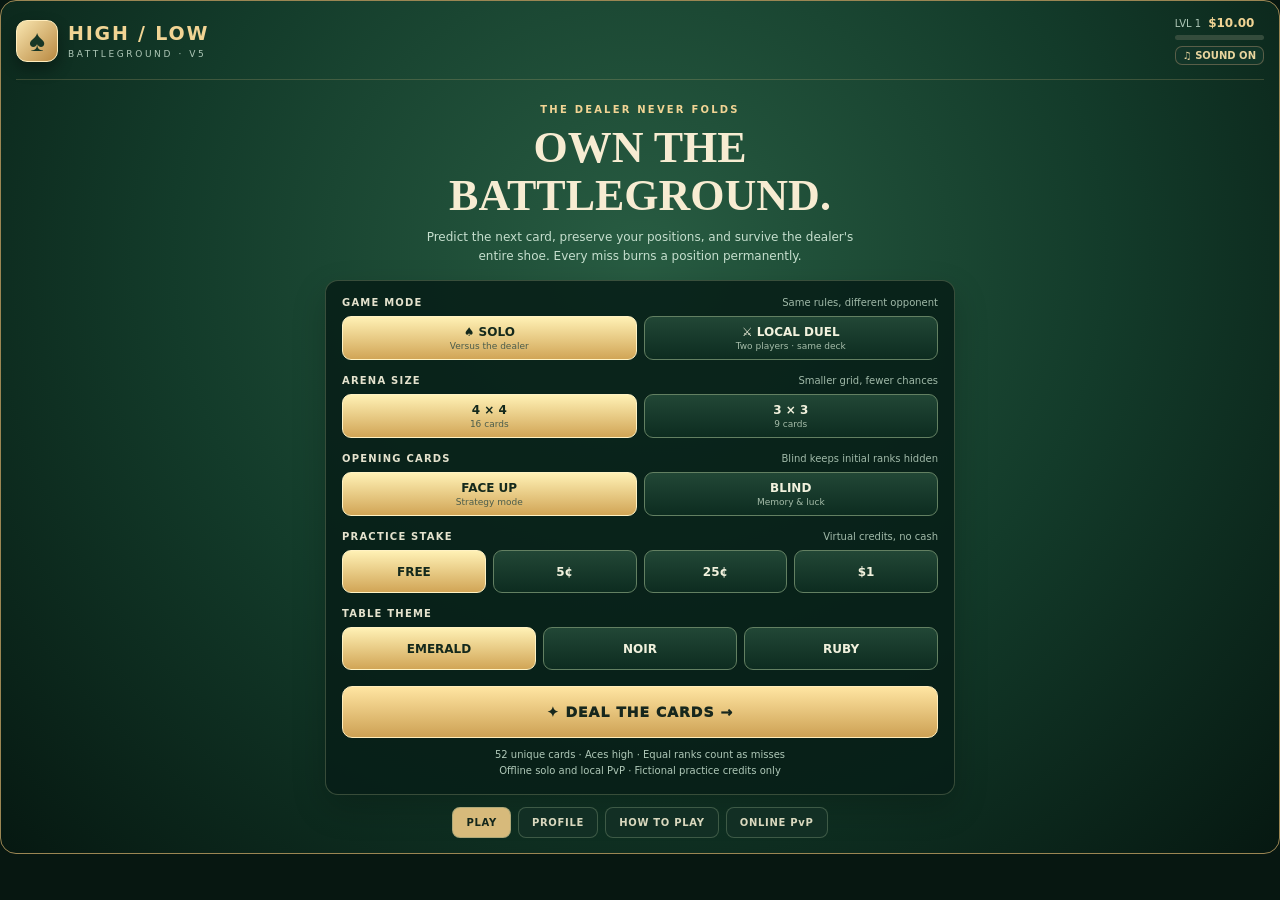
==== index.html @ cbf88a9f "V6: atomic draw-save, local PvP handoff, UI and mobile polish" ====
<!doctype html>
<html lang="en"><head><meta charset="utf-8"><meta name="viewport" content="width=device-width,initial-scale=1,viewport-fit=cover"><meta name="theme-color" content="#091a14"><title>HIGH / LOW: BATTLEGROUND V6</title></head><body style="margin:0;background:#071711">
<div id="hlv5">
<style>
#hlv5{--gold:#f1d494;--felt:#20573e;--deep:#0a241a;--panel:#091e17;--text:#f4ecd9;--sub:#afc8b8;color:var(--text);background:radial-gradient(ellipse at 50% 30%,#285c42 0%,#133b2a 52%,#061811 100%);border:1px solid #9b8653;border-radius:16px;min-height:620px;overflow:hidden;padding:15px;font:14px system-ui,-apple-system,Segoe UI,sans-serif;position:relative}
#hlv5[data-theme="noir"]{--felt:#2f393b;--deep:#171d21;--panel:#12181d;--gold:#e5ddd0;--sub:#b9bec7;background:radial-gradient(ellipse at 50% 25%,#35434a,#101c23 65%,#070d13)}
#hlv5[data-theme="ruby"]{--felt:#69333f;--deep:#361820;--panel:#281318;--gold:#f1ce9d;--sub:#d9b5ba;background:radial-gradient(ellipse at 50% 25%,#773b45,#3a1923 65%,#180b0d)}
#hlv5 *{box-sizing:border-box}#hlv5 button,#hlv5 select,#hlv5 input{font:inherit}#hlv5 button{cursor:pointer;touch-action:manipulation}#hlv5 button:focus-visible,#hlv5 input:focus-visible{outline:3px solid var(--gold);outline-offset:3px}#hlv5 button:disabled{opacity:.37;cursor:default}#hlv5 .top{display:flex;align-items:center;justify-content:space-between;gap:8px;padding-bottom:14px;border-bottom:1px solid #dcc18536}#hlv5 .brand{display:flex;align-items:center;gap:10px}#hlv5 .mark{height:42px;width:42px;display:grid;place-items:center;background:linear-gradient(135deg,#f9e6b0,#b98941);border:1px solid #ffedbd;border-radius:11px;color:#173626;font:30px Georgia,serif;box-shadow:0 7px 15px #0005}#hlv5 .brand strong{display:block;color:var(--gold);font-size:clamp(13px,3.6vw,19px);letter-spacing:1.8px;white-space:nowrap}#hlv5 .brand small{color:var(--sub);letter-spacing:2.6px;font-size:9px}#hlv5 .rank{display:flex;align-items:center;gap:7px;font-size:10px;color:var(--sub)}#hlv5 .rank b{color:var(--gold);font-size:12px}#hlv5 .topvalue{font-size:16px;font-weight:850;color:var(--gold)}#hlv5 .soundbtn{border:1px solid #897b5e99;background:#123528;color:#e8d59e;border-radius:7px;padding:3px 7px;font-size:10px;font-weight:850;margin-top:6px}#hlv5 .kick{font-size:10px;font-weight:900;letter-spacing:2.2px;color:var(--gold)}#hlv5 .hero{text-align:center;padding:24px 6px 14px}#hlv5 .hero h2{font:700 clamp(26px,5.4vw,44px)/1.08 Georgia,serif;margin:9px 0;color:#f7ecd2}#hlv5 .hero p{font-size:12px;color:#c6dfce;max-width:450px;line-height:1.6;margin:0 auto}#hlv5 .pane{max-width:630px;margin:0 auto;background:#071e17df;border:1px solid #8e9c755c;border-radius:13px;padding:16px;box-shadow:0 13px 34px #0003}#hlv5 .lab{display:flex;justify-content:space-between;gap:8px;color:#e4e2cd;letter-spacing:1.2px;font-size:10px;font-weight:900;margin:15px 0 8px}#hlv5 .lab:first-child{margin-top:0}#hlv5 .lab span{letter-spacing:0;color:#a1baa9;font-weight:500}#hlv5 .choices{display:grid;grid-template-columns:repeat(var(--n,2),minmax(0,1fr));gap:7px}#hlv5 .option{background:linear-gradient(#224736,#0d2c20);border:1px solid #638062;border-radius:9px;color:#f1f1dd;min-height:43px;padding:8px 4px;font-size:12px;font-weight:850}#hlv5 .option small{display:block;color:#a5bca9;font-size:9px;font-weight:500;margin-top:2px}#hlv5 .option.active{background:linear-gradient(#fff1b5,#d1a556);color:#14291c;border-color:#fff2c3}#hlv5 .option.active small{color:#4b5d4c}#hlv5 .cta{border-radius:10px;border:1px solid #ffedbb;background:linear-gradient(#ffe5a2,#cda154);color:#17271d;min-height:52px;font-weight:950;letter-spacing:1px;width:100%;margin-top:16px}#hlv5 .tiny{font-size:10px;color:var(--sub);text-align:center;line-height:1.55;margin:9px 0 0}#hlv5 .toolbar{display:flex;justify-content:space-between;align-items:center;gap:8px;margin:15px 0 11px;font-size:11px;font-weight:900;color:var(--gold);letter-spacing:1px}#hlv5 .small{border:1px solid #788c6d;border-radius:8px;background:#122f23;color:#e6dfc8;padding:8px 11px;font-size:11px;font-weight:750}#hlv5 .stats{display:grid;grid-template-columns:repeat(3,minmax(0,1fr));gap:7px}#hlv5 .stat{border-radius:10px;background:#071c16c9;border:1px solid #82997866;text-align:center;padding:9px 2px}#hlv5 .stat b{font-size:clamp(19px,5.1vw,27px);display:block;color:var(--gold);font-variant-numeric:tabular-nums}#hlv5 .stat span{font-size:9px;color:#b1c7b7;letter-spacing:.4px}#hlv5 .table{background:radial-gradient(ellipse,var(--felt),var(--deep));border:2px solid #b7a16a;border-radius:19px;margin:13px 0;padding:15px 11px 19px;box-shadow:inset 0 0 0 6px #0b201899,0 9px 30px #0005;position:relative}#hlv5 .tabletitle{text-align:center;color:var(--gold);font-size:10px;letter-spacing:2.5px;font-weight:900;padding:4px 0 13px}#hlv5 .board{display:grid;grid-template-columns:repeat(var(--grid),minmax(0,1fr));gap:clamp(5px,1.6vw,10px);max-width:520px;margin:auto;perspective:1250px}#hlv5 .slot{min-width:0;aspect-ratio:.72;position:relative;border:0;padding:0;background:none;perspective:1000px;transform-style:preserve-3d;transition:transform .2s}#hlv5 .slot.chosen{transform:translateY(-6px)}#hlv5 .slot.chosen .card3d{outline:3px solid #f9da81;outline-offset:2px;box-shadow:0 0 15px #e5d18b9e}#hlv5 .slot.deal{animation:hlv5-deal .51s backwards;animation-delay:calc(var(--i)*.045s)}@keyframes hlv5-deal{0%{opacity:0;transform:translate(-100px,-60px) rotate(-22deg) scale(.5)}100%{opacity:1;transform:none}}#hlv5 .card3d{position:absolute;inset:0;transform-style:preserve-3d;transition:transform .68s cubic-bezier(.2,.74,.16,1);border-radius:7px;box-shadow:0 7px 10px #0009;transform:rotateY(0)}#hlv5 .card3d.is-back{transform:rotateY(180deg)}#hlv5 .slot.turn .card3d{transform:rotateY(90deg) scale(1.07)!important}#hlv5 .front,#hlv5 .back{position:absolute;inset:0;backface-visibility:hidden;-webkit-backface-visibility:hidden;border:3px solid #fff1d7;border-radius:7px;overflow:hidden}#hlv5 .front{background:linear-gradient(145deg,#fffdfa,#e9e3d8);color:#1c2b25}#hlv5 .front.red{color:#b32c3a}#hlv5 .back{transform:rotateY(180deg);background:repeating-linear-gradient(45deg,#193847 0 7px,#2a6670 7px 14px);border-color:#e6d6b6;box-shadow:inset 0 0 0 5px #bad2bf}#hlv5 .emblem{position:absolute;inset:20%;border:2px solid #ead6a0;border-radius:7px;display:grid;place-items:center;color:#e5d5a8;font:clamp(19px,5vw,44px) Georgia,serif}#hlv5 .corner{position:absolute;left:6%;top:5%;font:bold clamp(13px,3.6vw,24px)/.95 Georgia,serif;text-align:center}#hlv5 .corner i{display:block;font-style:normal;font-size:.8em}#hlv5 .corner.btm{top:auto;left:auto;right:6%;bottom:5%;transform:rotate(180deg)}#hlv5 .pip{position:absolute;inset:0;display:grid;place-items:center;font:clamp(26px,7vw,62px) Georgia,serif}#hlv5 .dead .card3d{transform:rotateY(0);filter:brightness(.7) saturate(.4)}#hlv5 .deadface{position:absolute;inset:0;display:grid;place-items:center;font-size:clamp(24px,6vw,48px);color:#d98f72;background:repeating-linear-gradient(140deg,#201f1b 0 8px,#363129 8px 16px);border:2px solid #796a51;border-radius:7px}#hlv5 .message{text-align:center;min-height:42px;margin-top:9px;font-size:12px;line-height:1.55;color:#d0e9d6}#hlv5 .message strong{color:var(--gold)}#hlv5 .odds{margin:8px auto 10px;padding:11px;max-width:520px;border:1px solid #c8ad6c5e;border-radius:11px;background:#091e17b7;color:#d2e6d4;font-size:11px}#hlv5 .oddshead{display:flex;justify-content:space-between;gap:8px;color:var(--gold);font-weight:900;letter-spacing:.6px;margin-bottom:9px}#hlv5 .oddsbars{display:flex;gap:7px}#hlv5 .oddbox{flex:1;min-width:0}#hlv5 .oddbar{height:7px;background:#31463a;border-radius:99px;overflow:hidden;margin-top:6px}#hlv5 .oddbar em{display:block;height:100%;background:#e6b66d;border-radius:99px}#hlv5 .oddbox:nth-child(2) .oddbar em{background:#78d8a1}#hlv5 .oddbox:nth-child(3) .oddbar em{background:#ad9198}#hlv5 .actions{display:grid;grid-template-columns:1fr 1fr;gap:9px}#hlv5 .guess{min-height:57px;border:1px solid #acb09a;border-radius:10px;font-weight:1000;letter-spacing:.8px;color:white;font-size:17px}#hlv5 .guess.low{background:linear-gradient(#ad4e4d,#6e292e)}#hlv5 .guess.high{background:linear-gradient(#49a674,#216346)}#hlv5 .result{max-width:630px;margin:18px auto;border:1px solid #96896198;background:#061c15de;border-radius:12px;padding:20px;text-align:center}#hlv5 .result h2{font:28px Georgia,serif;color:var(--gold)}#hlv5 .result p{font-size:13px;color:#cadbc9;line-height:1.6}#hlv5 .replay{margin-top:14px;border:1px solid #74887266;background:#071e17;border-radius:9px;padding:12px}#hlv5 .replaygrid{display:grid;grid-template-columns:repeat(var(--grid),minmax(0,1fr));gap:5px;max-width:300px;margin:10px auto}#hlv5 .minicard{aspect-ratio:.72;border:1px solid #d6ba91;background:#f5eadb;border-radius:4px;color:#13342a;display:grid;place-items:center;font:700 clamp(11px,3vw,17px) Georgia,serif}#hlv5 .minicard.red{color:#a6313d}#hlv5 .minicard.muted{background:#253b35;color:#b5b7ac}#hlv5 .minicard.burned{background:#392c28;color:#f5b19a}#hlv5 input[type=range]{accent-color:#e5c17d;width:100%}#hlv5 .rowbuttons{display:grid;grid-template-columns:1fr 1fr;gap:8px}#hlv5 .rowbuttons button{padding:10px;border:1px solid #bca06c;border-radius:8px;background:#1b3d2b;color:#f0ddb5;font-weight:750}#hlv5 .scoretable{display:grid;grid-template-columns:1fr 1fr;gap:10px}#hlv5 .notice{border:1px dashed #a9a3706d;border-radius:10px;padding:12px;margin:12px 0;font-size:12px;color:#d5e1d0;line-height:1.6}#hlv5 .network{max-width:640px;margin:22px auto}#hlv5 .navbar{display:flex;gap:7px;justify-content:center;margin-top:12px;flex-wrap:wrap}#hlv5 .navbar button{font-size:10px;font-weight:850;letter-spacing:.7px;border-radius:8px;background:#122f24;color:#d9d8be;border:1px solid #7890736f;padding:9px 13px}#hlv5 .navbar button.selected{background:#d7ba7b;color:#13261b}#hlv5 .xpbar{height:5px;background:#344c3c;border-radius:20px;overflow:hidden;margin-top:5px}#hlv5 .xpbar span{display:block;height:100%;background:#efd391}#hlv5 .statslist{display:grid;grid-template-columns:1fr 1fr;gap:9px}#hlv5 .statslist div{border:1px solid #81916e4a;border-radius:8px;padding:13px;background:#0c2a1e}#hlv5 .statslist b{display:block;font-size:23px;color:var(--gold)}#hlv5 .statslist small{color:var(--sub)}#hlv5 .history{max-height:135px;overflow:auto;text-align:left;line-height:1.9;font-size:11px;color:#c8dbca;margin-top:15px}#hlv5 .history div{border-top:1px solid #ffffff13;padding-top:3px}#hlv5 .statuslive{color:#88e5a9}#hlv5 .statusburn{color:#f2a08b}@media(max-width:460px){#hlv5{padding:10px;border-radius:12px}#hlv5 .board{gap:5px}#hlv5 .front,#hlv5 .back{border-width:2px}#hlv5 .pane{padding:12px}#hlv5 .card3d{border-radius:5px}#hlv5 .table{padding:13px 8px}#hlv5 .brand small{font-size:8px;letter-spacing:1.5px}#hlv5 .rank{font-size:9px}}@media(prefers-reduced-motion:reduce){#hlv5 *,#hlv5 *:before,#hlv5 *:after{animation-duration:.001s!important;transition-duration:.001s!important}}

#hlv5 .table:before{content:"";position:absolute;inset:8px;pointer-events:none;border:1px solid #f4cd8a20;border-radius:12px}
#hlv5 .slot.chosen .card3d{filter:drop-shadow(0 2px 8px #ffd37a77)}
#hlv5 .slot.turn{filter:brightness(1.12) drop-shadow(0 0 6px #f6d189)}
#hlv5 .guess:active,#hlv5 .cta:active{transform:translateY(1px);filter:brightness(1.08)}
@media(max-width:600px){#hlv5 .actions{position:sticky;bottom:env(safe-area-inset-bottom,0px);z-index:15;background:linear-gradient(180deg,#082017dd,#061b16f4);padding:8px 4px;border:1px solid #ab95645c;border-radius:12px;backdrop-filter:blur(12px)}#hlv5 .guess{min-height:60px}#hlv5{padding-bottom:calc(16px + env(safe-area-inset-bottom,0px))}}
</style>
<header class="top"><div class="brand"><div class="mark">♠</div><div><strong>HIGH / LOW</strong><small>BATTLEGROUND · V5</small></div></div><div style="text-align:right"><div class="rank"><span id="h5-level">LVL 1</span><b id="h5-wallet">$10.00</b></div><div class="xpbar"><span id="h5-progress" style="width:0%"></span></div><button class="soundbtn" id="h5-sound" aria-pressed="true">♫ SOUND ON</button></div></header>
<div id="h5-content"></div>
<nav class="navbar" aria-label="Game sections"><button data-nav="setup">PLAY</button><button data-nav="stats">PROFILE</button><button data-nav="guide">HOW TO PLAY</button><button data-nav="network">ONLINE PvP</button></nav>
</div>
<script>
(function(){
/* BATTLEGROUND_V6_RULES_START */
const Rules=(()=>{
const rank=c=>c%13+2,card=c=>Number.isInteger(c)&&c>=0&&c<52;
function compare(a,b,d){if(!card(a)||!card(b)||!['HIGHER','LOWER'].includes(d))throw Error('Invalid card move');return d==='HIGHER'?rank(b)>rank(a):rank(b)<rank(a)}
function uniform(n,entropy){if(!Number.isSafeInteger(n)||n<=0||n>52)throw Error('Invalid range');const next=entropy||(()=>{if(!globalThis.crypto?.getRandomValues)throw Error('Secure randomness unavailable');const a=new Uint32Array(1);crypto.getRandomValues(a);return a[0]});const lim=4294967296-(4294967296%n);let v;do{v=next();if(!Number.isInteger(v)||v<0||v>4294967295)throw Error('Invalid entropy')}while(v>=lim);return v%n}
function shuffle(entropy){const d=Array.from({length:52},(_,i)=>i);for(let i=51;i>0;i--){const j=uniform(i+1,entropy);[d[i],d[j]]=[d[j],d[i]]}return d}
function odds(known,reference){if(!card(reference))return null;const seen=new Set(known);if([...seen].some(x=>!card(x)))return null;const available=Array.from({length:52},(_,i)=>i).filter(x=>!seen.has(x));const o={higher:0,lower:0,tie:0,total:available.length};for(const x of available){if(rank(x)>rank(reference))o.higher++;else if(rank(x)<rank(reference))o.lower++;else o.tie++}return o}
function validSaved(a){try{
if(!a||![3,4].includes(a.grid)||typeof a.blind!=='boolean'||![0,5,25,100].includes(a.stake))return false;
const n=a.grid*a.grid,limit=52-n;
if(!Array.isArray(a.cells)||a.cells.length!==n||!Array.isArray(a.shoe)||!Array.isArray(a.moves)||!Array.isArray(a.steps)||!Array.isArray(a.known)||a.moves.length>=limit||a.moves.length+a.shoe.length!==limit||a.steps.length!==a.moves.length+1)return false;
if(!Number.isInteger(a.hits)||!Number.isInteger(a.burns)||a.hits+a.burns!==a.moves.length)return false;
const valid=c=>c&&card(c.card)&&typeof c.alive==='boolean'&&typeof c.visible==='boolean',equal=(x,y)=>x.every((c,i)=>c.card===y[i].card&&c.alive===y[i].alive&&c.visible===y[i].visible);
if(!a.cells.every(valid)||!a.shoe.every(card)||!a.known.every(card)||a.steps.some(t=>!Array.isArray(t)||t.length!==n||!t.every(valid)))return false;
const start=a.steps[0];if(start.some(c=>!c.alive||c.visible===a.blind))return false;
const deck=[...start.map(c=>c.card),...a.moves.map(m=>m.draw),...a.shoe];
if(deck.length!==52||!deck.every(card)||new Set(deck).size!==52)return false;
const state=start.map(c=>({...c})),known=new Set(a.blind?[]:start.map(c=>c.card));let good=0,bad=0;
for(let i=0;i<a.moves.length;i++){if(state.every(c=>!c.alive))return false;const m=a.moves[i];if(!m||!Number.isInteger(m.idx)||m.idx<0||m.idx>=n||!card(m.draw)||!card(m.ref)||!['HIGHER','LOWER'].includes(m.guess)||typeof m.ok!=='boolean'||typeof m.tie!=='boolean'||typeof m.wasVisible!=='boolean')return false;
const c=state[m.idx];if(!c.alive||c.card!==m.ref||c.visible!==m.wasVisible||m.tie!==(rank(m.ref)===rank(m.draw))||m.ok!==compare(m.ref,m.draw,m.guess))return false;
if(m.ok){c.card=m.draw;c.visible=true;good++}else{c.alive=false;bad++}known.add(m.ref);known.add(m.draw);if(!equal(state,a.steps[i+1]))return false}
return equal(state,a.cells)&&good===a.hits&&bad===a.burns&&known.size===new Set(a.known).size&&[...known].every(c=>a.known.includes(c))&&!state.every(c=>!c.alive);
}catch(e){return false}}
return Object.freeze({rank,compare,uniform,shuffle,odds,validSaved});
})();
/* BATTLEGROUND_V6_RULES_END */

const root=document.getElementById('hlv5');if(!root||root.dataset.active)return;root.dataset.active='1';const el=root.querySelector('#h5-content'),suits=['♠','♥','♦','♣'];
const cfg={mode:'solo',grid:4,blind:false,stake:0,theme:'emerald',odds:true};
let wallet=1000,saved=null,audioEnabled=true,profile={xp:0,games:0,best:0,clears:0,hits:0,draws:0,duelWins:0,duelLosses:0,streak:0};
try{const a=JSON.parse(localStorage.getItem('hlb_v5')||'null');if(a&&a.version===5){if(Number.isInteger(a.wallet)&&a.wallet>=0&&a.wallet<=1e7)wallet=a.wallet;if(a.profile&&typeof a.profile==='object')for(const k of Object.keys(profile)){if(Number.isInteger(a.profile[k])&&a.profile[k]>=0&&a.profile[k]<=1e7)profile[k]=a.profile[k]}if(a.cfg&&typeof a.cfg==='object'){if([3,4].includes(a.cfg.grid))cfg.grid=a.cfg.grid;if(['emerald','noir','ruby'].includes(a.cfg.theme))cfg.theme=a.cfg.theme;cfg.odds=a.cfg.odds!==false;}if(a.session)saved=a.session;if(typeof a.audio==='boolean')audioEnabled=a.audio;}}catch(e){}
let page='setup',game=null,selection=-1,locked=false,epoch=0,shared=null,player1=null,round=1,deal=false,replayStep=0,latest=null,showHandOff=false;
function persist(){try{localStorage.setItem('hlb_v5',JSON.stringify({version:5,wallet,profile,session:saved,audio:audioEnabled,cfg:{grid:cfg.grid,theme:cfg.theme,odds:cfg.odds}}))}catch(e){}}
function validSaved(a){return Rules.validSaved(a)}
function saveSession(){if(cfg.mode==='solo'&&page==='play'&&game){saved={grid:cfg.grid,blind:cfg.blind,stake:cfg.stake,cells:game.cells.map(c=>({...c})),shoe:game.shoe.slice(),known:[...game.known],moves:game.moves.map(m=>({...m})),steps:game.steps.map(step=>step.map(c=>({...c}))),hits:game.hits,burns:game.burns,message:game.message};persist()}}
function resume(){if(!validSaved(saved)){saved=null;persist();paint();return}cfg.mode='solo';cfg.grid=saved.grid;cfg.blind=saved.blind;cfg.stake=saved.stake;game={cells:saved.cells,shoe:saved.shoe,known:new Set(saved.known),moves:saved.moves,steps:saved.steps,hits:saved.hits,burns:saved.burns,message:'Solo game resumed. Select a live card to continue.'};page='play';selection=-1;locked=false;deal=false;paint()}
function rank(c){return Rules.rank(c)}function short(c){return (['2','3','4','5','6','7','8','9','10','J','Q','K','A'][c%13])+suits[Math.floor(c/13)]}function isRed(c){return Math.floor(c/13)===1||Math.floor(c/13)===2}
function shuffled(){return Rules.shuffle()}
function newGame(deck){const n=cfg.grid*cfg.grid;return {cells:deck.slice(0,n).map(card=>({card,alive:true,visible:!cfg.blind})),shoe:deck.slice(n),known:new Set(cfg.blind?[]:deck.slice(0,n)),moves:[],steps:[],hits:0,burns:0,message:'Pick a live card, then predict HIGHER or LOWER.'}}
function snapshot(){return game.cells.map(c=>({...c}))}function alive(){return game.cells.filter(c=>c.alive).length}function numPlayed(){return game.moves.length}
function multiplier(){if(!game||!numPlayed())return 0;const p=numPlayed()/(52-cfg.grid*cfg.grid);let m;if(p===1)m=cfg.grid===4?(cfg.blind?1.25+.025*alive():.95+.012*alive()):(cfg.blind?10.5+.20*alive():3.4+.10*alive());else m=Math.min(.75,p*p*(cfg.grid===3?1.25:.65)*(cfg.blind?1.2:1));return +m.toFixed(2)}
function level(){return Math.floor(Math.sqrt(profile.xp/100))+1}function xpProgress(){let lv=level();return Math.min(100,100*(profile.xp-100*(lv-1)**2)/(100*(lv**2-(lv-1)**2)))}
function choice(key,val,label,detail){return `<button type="button" class="option ${String(cfg[key])===String(val)?'active':''}" data-setting="${key}" data-value="${val}">${label}${detail?`<small>${detail}</small>`:''}</button>`}
function setupHTML(){return `<div class="hero"><div class="kick">THE DEALER NEVER FOLDS</div><h2>OWN THE<br>BATTLEGROUND.</h2><p>Predict the next card, preserve your positions, and survive the dealer's entire shoe. Every miss burns a position permanently.</p></div><section class="pane"><div class="lab">GAME MODE <span>Same rules, different opponent</span></div><div class="choices">${choice('mode','solo','♠ SOLO','Versus the dealer')}${choice('mode','local','⚔ LOCAL DUEL','Two players · same deck')}</div><div class="lab">ARENA SIZE <span>Smaller grid, fewer chances</span></div><div class="choices">${choice('grid',4,'4 × 4','16 cards')}${choice('grid',3,'3 × 3','9 cards')}</div><div class="lab">OPENING CARDS <span>Blind keeps initial ranks hidden</span></div><div class="choices">${choice('blind',false,'FACE UP','Strategy mode')}${choice('blind',true,'BLIND','Memory & luck')}</div>${cfg.mode==='solo'?`<div class="lab">PRACTICE STAKE <span>Virtual credits, no cash</span></div><div class="choices" style="--n:4">${choice('stake',0,'FREE')}${choice('stake',5,'5¢')}${choice('stake',25,'25¢')}${choice('stake',100,'$1')}</div>`:''}<div class="lab">TABLE THEME</div><div class="choices" style="--n:3">${choice('theme','emerald','EMERALD')}${choice('theme','noir','NOIR')}${choice('theme','ruby','RUBY')}</div>${validSaved(saved)?'<button class="small" style="width:100%;margin-top:14px" id="h5-resume">↻ RESUME SAVED SOLO GAME</button>':''}<button class="cta" id="h5-start" ${wallet<cfg.stake&&cfg.mode==='solo'?'disabled':''}>✦ DEAL THE CARDS →</button><p class="tiny">52 unique cards · Aces high · Equal ranks count as misses<br>Offline solo and local PvP · Fictional practice credits only${wallet<cfg.stake?'<br><button class="small" id="h5-refill">Restore practice balance</button>':''}</p></section>`}
function cardHTML(c,override){if(!c.alive)return `<div class="card3d"><div class="deadface">✕</div></div>`;const red=isRed(c.card);const parts=short(c.card);return `<div class="card3d ${!c.visible?'is-back':''}"><div class="front ${red?'red':''}"><div class="corner">${parts.slice(0,-1)}<i>${parts.slice(-1)}</i></div><div class="pip">${parts.slice(-1)}</div><div class="corner btm">${parts.slice(0,-1)}<i>${parts.slice(-1)}</i></div></div><div class="back"><div class="emblem">♠</div></div></div>`}
function oddsData(cell){if(!cell||!cell.alive||!cell.visible)return null;const d=Rules.odds(game.known,cell.card);return d?{h:d.higher,l:d.lower,t:d.tie,total:d.total}:null}
function oddsHTML(){if(!cfg.odds)return `<button class="small" id="h5-odds">◇ Enable strategy odds</button>`;if(selection<0)return '<div class="odds"><div class="oddshead">◇ STRATEGY ASSIST <span>SELECT A FACE-UP CARD</span></div><div style="color:#b9d2c1">Odds are based only on cards revealed so far. Hidden starting cards are never exposed.</div></div>';const d=oddsData(game.cells[selection]);if(!d)return '<div class="odds"><div class="oddshead">◇ STRATEGY ASSIST <span>HIDDEN CARD</span></div>No rank information is available yet. Guess blind to reveal it.</div>';const pc=n=>d.total?Math.round(n*100/d.total):0;return `<div class="odds"><div class="oddshead">◇ STRATEGY ASSIST <span>${d.total} UNSEEN</span></div><div class="oddsbars"><div class="oddbox">↓ LOWER <b>${pc(d.l)}%</b><div class="oddbar"><em style="width:${pc(d.l)}%"></em></div></div><div class="oddbox">↑ HIGHER <b>${pc(d.h)}%</b><div class="oddbar"><em style="width:${pc(d.h)}%"></em></div></div><div class="oddbox">= TIE <b>${pc(d.t)}%</b><div class="oddbar"><em style="width:${pc(d.t)}%"></em></div></div></div></div>`}
function playHTML(){return `<div class="toolbar"><span>♠ ${cfg.mode==='solo'?'DEALER CHALLENGE':'PLAYER '+(player1===null?1:2)} · ROUND ${round}</span><button class="small" id="h5-exit">EXIT</button></div><div class="stats"><div class="stat"><b>${game.shoe.length}</b><span>DEALER LEFT</span></div><div class="stat"><b>${numPlayed()}</b><span>CARDS PLAYED</span></div><div class="stat"><b>${alive()}</b><span>LIVE POSITIONS</span></div></div><section class="table"><div class="tabletitle">♠ THE BATTLEGROUND ♠</div><div class="board" style="--grid:${cfg.grid}">${game.cells.map((c,i)=>`<button type="button" class="slot ${!c.alive?'dead':''} ${selection===i?'chosen':''} ${deal?'deal':''}" style="--i:${i}" data-pos="${i}" ${!c.alive||locked?'disabled':''} aria-label="Position ${i+1}, ${!c.alive?'burned':c.visible?short(c.card):'hidden card'}" aria-pressed="${selection===i}">${cardHTML(c)}</button>`).join('')}</div><div class="message" aria-live="polite">${game.message}</div></section>${oddsHTML()}<div class="actions"><button class="guess low" data-guess="LOWER" ${selection<0||locked?'disabled':''}>↓ LOWER</button><button class="guess high" data-guess="HIGHER" ${selection<0||locked?'disabled':''}>↑ HIGHER</button></div><div class="tiny">${selection<0?'TAP A LIVE CARD TO START':'POSITION '+(selection+1)+' SELECTED'} · Correct replaces, wrong/tie burns</div><div class="toolbar" style="margin-top:12px"><span>DEALER'S LAST DRAW</span><span>${game.moves.length?short(game.moves[game.moves.length-1].draw):'—'}</span></div>`}
function statsHTML(){return `<div class="hero"><div class="kick">PLAYER PROFILE · LVL ${level()}</div><h2>THE ARCHIVE.</h2><p>Offline progression and performance statistics, saved on this device.</p></div><section class="pane"><div class="statslist"><div><b>${profile.games}</b><small>Solo games</small></div><div><b>${profile.best}</b><small>Best cards played</small></div><div><b>${profile.clears}</b><small>Perfect clears</small></div><div><b>${profile.draws?Math.round(profile.hits*100/profile.draws):0}%</b><small>Prediction accuracy</small></div><div><b>${profile.duelWins}</b><small>Player 1 duel wins</small></div><div><b>${profile.streak}</b><small>Solo clear streak</small></div></div><div class="lab">EXPERIENCE <span>${profile.xp} XP · Level ${level()}</span></div><div class="xpbar" style="height:10px"><span style="width:${xpProgress()}%"></span></div><div class="notice">Earn XP for completed solo rounds. Perfect clears and preserved positions grant bonuses. Progression has no effect on the cards or probability.</div><button class="cta" data-nav="setup">BACK TO GAME</button></section>`}
function guideHTML(){return `<div class="hero"><div class="kick">THE DEALER'S HANDBOOK</div><h2>KNOW THE RULES.</h2></div><section class="pane" style="line-height:1.75"><p><b style="color:var(--gold)">1. Choose a position.</b> Play on a 3×3 or 4×4 battleground.</p><p><b style="color:var(--gold)">2. Predict.</b> Guess whether the next dealer draw ranks above or below the selected card. Aces are high.</p><p><b style="color:var(--gold)">3. Survive.</b> Correct guesses replace that card. Incorrect guesses and ties burn the position permanently.</p><p><b style="color:var(--gold)">4. Win.</b> A round ends when every position burns or you empty the dealer's shoe. Score equals the number of dealer cards played.</p><p><b style="color:var(--gold)">5. Compete.</b> Local duel gives both players the exact same initial cards and draw order; the higher score wins. A tie triggers sudden death.</p><div class="notice">Odds are calculated from cards actually revealed. Each card begins in only one place in the 52-card deck.</div><button class="cta" data-nav="setup">READY TO PLAY →</button></section>`}
function networkHTML(){return `<div class="hero"><div class="kick">COMPETITIVE MULTIPLAYER</div><h2>ONLINE ARENA.</h2></div><section class="pane network"><div class="notice"><b>Not connected in this chat.</b> Online matches require a live authoritative game service. This in-chat edition never simulates a network opponent or invents match results.</div><p style="line-height:1.6;color:#c8ddcb;font-size:12px">The production architecture uses authenticated clients, server-generated shared decks, move validation, private rooms, matchmaking, disconnect handling, and protected scores. Until the live backend is deployed, you can practice using LOCAL DUEL on the same device.</p><button class="cta" id="h5-local">PLAY LOCAL DUEL →</button></section>`}
function summarize(){let clear=game.shoe.length===0;return `<div class="toolbar"><span>ROUND ${round} COMPLETE</span><button class="small" id="h5-exit">EXIT</button></div><section class="result"><div class="kick">${clear?'♛ PERFECT CLEAR':'BATTLEGROUND CLOSED'}</div><h2>${clear?'DECK CONQUERED':'FINAL SCORE'}</h2><div class="stats"><div class="stat"><b>${numPlayed()}</b><span>CARDS PLAYED</span></div><div class="stat"><b>${game.hits}</b><span>CORRECT</span></div><div class="stat"><b>${game.burns}</b><span>BURNED</span></div></div><p>${cfg.mode==='solo'?`Practice multiplier: <b>${multiplier().toFixed(2)}×</b>${cfg.stake?` · Awarded <b>${money(Math.round(cfg.stake*multiplier()))}</b>`:' · No wager'}<br><span style="color:var(--gold)">+${game.earnedXP||0} XP earned</span>`:`Player ${player1===null?'1':'2'} scored ${numPlayed()} points.`}</p><button class="cta" id="${cfg.mode==='solo'?'h5-again':'h5-next'}">${cfg.mode==='solo'?'PLAY ANOTHER ROUND →':player1===null?'PASS TO PLAYER 2 →':'SEE DUEL RESULTS →'}</button><div class="replay"><div class="kick">⟲ INTERACTIVE REPLAY · ${replayStep}/${numPlayed()}</div><div class="replaygrid" style="--grid:${cfg.grid}">${replayBoard()}</div><div class="tiny" id="h5-replay-caption">${replayCaption()}</div><input id="h5-replay-range" type="range" min="0" max="${numPlayed()}" value="${replayStep}" aria-label="Replay move"><div class="rowbuttons"><button data-replay="prev">← PREV</button><button data-replay="next">NEXT →</button></div></div><div class="history">${game.moves.map((m,i)=>`<div>${i+1}. ${short(m.ref)} → ${m.guess} → ${short(m.draw)} <b class="${m.ok?'statuslive':'statusburn'}">${m.ok?'CORRECT':'BURNED'}</b></div>`).join('')}</div></section>`}
function replayBoard(){let snap=game.steps[Math.min(replayStep,game.steps.length-1)]||[];return snap.map(c=>{if(!c.alive)return '<div class="minicard burned">✕</div>';if(!c.visible)return '<div class="minicard muted">♠</div>';return `<div class="minicard ${isRed(c.card)?'red':''}">${short(c.card)}</div>`}).join('')}
function replayCaption(){if(replayStep===0)return 'Initial battleground · before any draw';const m=game.moves[replayStep-1];return `Move ${replayStep}: ${short(m.ref)} · ${m.guess} · ${short(m.draw)} · ${m.ok?'Correct':'Burned'}`}
function duelHTML(){let b=numPlayed(),a=player1;return `<div class="hero"><div class="kick">HEAD-TO-HEAD RESULTS</div><h2>${a===b?'SUDDEN DEATH':a>b?'PLAYER 1 WINS':'PLAYER 2 WINS'}</h2></div><section class="pane"><div class="scoretable"><div class="stat"><b>${a}</b><span>PLAYER 1</span></div><div class="stat"><b>${b}</b><span>PLAYER 2</span></div></div><div class="notice">${a===b?'Tied! Both players face a new matching shuffle.':'Identical starting board and dealer order. Highest cards played wins.'}</div><button class="cta" id="h5-rematch">${a===b?'BEGIN SUDDEN DEATH →':'REMATCH →'}</button><button class="small" id="h5-exit" style="margin-top:9px;width:100%">CHANGE SETTINGS</button></section>`}
function money(n){return '$'+(n/100).toFixed(2)}
function paint(){root.dataset.theme=cfg.theme;root.querySelector('#h5-wallet').textContent=money(wallet);root.querySelector('#h5-level').textContent='LVL '+level();root.querySelector('#h5-progress').style.width=xpProgress()+'%';const soundBtn=root.querySelector('#h5-sound');soundBtn.textContent=audioEnabled?'♫ SOUND ON':'♫ SOUND OFF';soundBtn.setAttribute('aria-pressed',String(audioEnabled));el.innerHTML=page==='setup'?setupHTML():page==='play'?playHTML():page==='end'?summarize():page==='duel'?duelHTML():page==='stats'?statsHTML():page==='guide'?guideHTML():page==='handoff'?handoffHTML():networkHTML();for(const button of root.querySelectorAll('[data-nav]'))button.classList.toggle('selected',button.dataset.nav===page);deal=false}
function begin(initial=true){if(cfg.mode==='solo'&&wallet<cfg.stake){paint();return}if(cfg.mode==='solo'){wallet-=cfg.stake}if(initial){round=1;player1=null}shared=shuffled();game=newGame(shared);game.steps.push(snapshot());selection=-1;locked=false;deal=true;page='play';saveSession();paint();sound('deal')}
function complete(){page='end';selection=-1;saved=null;replayStep=game.moves.length;if(cfg.mode==='solo'){profile.games++;profile.best=Math.max(profile.best,numPlayed());profile.hits+=game.hits;profile.draws+=numPlayed();const cleared=game.shoe.length===0;if(cleared){profile.clears++;profile.streak++}else profile.streak=0;game.earnedXP=numPlayed()*3+game.hits*2+(cleared?80+alive()*2:0);profile.xp+=game.earnedXP;wallet+=Math.round(cfg.stake*multiplier());persist();sound(cleared?'win':'burn')}paint()}
function nextDuel(){if(page==='end'&&cfg.mode==='local'){if(player1===null){player1=numPlayed();game=null;selection=-1;locked=false;page='handoff';paint()}else{page='duel';if(player1>numPlayed())profile.duelWins++;else if(player1<numPlayed())profile.duelLosses++;persist();paint()}}else if(page==='duel'){if(player1===numPlayed())round++;else round=1;player1=null;shared=shuffled();game=newGame(shared);game.steps.push(snapshot());selection=-1;locked=false;deal=true;page='play';paint()}}
function startSecondPlayer(){if(page!=='handoff')return;game=newGame(shared);game.steps.push(snapshot());selection=-1;locked=false;deal=true;page='play';paint()}
function handoffHTML(){return '<div class="hero"><div class="kick">LOCAL DUEL · ROUND '+round+'</div><h2>PASS THE DEVICE.</h2><p>Player 1 finished. Hand the device to Player 2; their turn begins with the exact same shuffle.</p></div><section class="pane"><div class="notice">Previous decisions and replay are covered for fairness.</div><button class="cta" id="h5-ready">PLAYER 2 READY →</button></section>'}
function sound(type){if(!audioEnabled)return;try{if(!globalThis.AudioContext&&!globalThis.webkitAudioContext)return;const ctx=new (globalThis.AudioContext||globalThis.webkitAudioContext)(),osc=ctx.createOscillator(),gain=ctx.createGain();osc.type='sine';osc.frequency.value=type==='burn'?150:type==='win'?700:type==='deal'?350:550;gain.gain.value=.018;gain.gain.exponentialRampToValueAtTime(.0001,ctx.currentTime+.11);osc.connect(gain).connect(ctx.destination);osc.start();osc.stop(ctx.currentTime+.12);osc.onended=()=>ctx.close()}catch(e){}}
function guess(direction){
 if(page!=='play'||locked||selection<0||!game.cells[selection]?.alive||game.shoe.length===0)return;
 locked=true;
 const idx=selection,cell=game.cells[idx],old=cell.card,wasVisible=cell.visible,draw=game.shoe.shift();
 const ok=Rules.compare(old,draw,direction),turn=++epoch;
 if(ok){cell.card=draw;cell.visible=true;game.hits++}else{cell.alive=false;game.burns++}
 game.known.add(old);game.known.add(draw);
 game.moves.push({idx,ref:old,draw,guess:direction,ok,tie:rank(old)===rank(draw),wasVisible});
 game.steps.push(snapshot());
 game.message=ok?'<strong>✓ CORRECT!</strong> '+short(old)+' → '+short(draw)+'. Position survives.':'<strong>✕ '+(rank(old)===rank(draw)?'TIE':'WRONG')+' — BURNED!</strong> '+short(old)+' → '+short(draw)+'.';
 selection=-1;
 if(game.shoe.length===0||alive()===0){locked=false;complete();return}
 saveSession();
 const done=()=>{if(turn!==epoch||page!=='play')return;locked=false;sound(ok?'hit':'burn');paint()};
 if(globalThis.matchMedia?.('(prefers-reduced-motion: reduce)').matches){done();return}
 const slot=el.querySelector('[data-pos="'+idx+'"]');if(slot)slot.classList.add('turn');
 setTimeout(done,330);
}
root.addEventListener('click',e=>{const b=e.target.closest('button');if(!b)return;if(locked&&b.id!=='h5-sound')return;if(b.dataset.setting){const k=b.dataset.setting,v=b.dataset.value;cfg[k]=k==='grid'||k==='stake'?Number(v):v==='true'?true:v==='false'?false:v;persist();paint();return}if(b.dataset.nav){if(page==='play')saveSession();++epoch;page=b.dataset.nav;locked=false;paint();return}if(b.dataset.pos!==undefined&&page==='play'&&!locked){const i=Number(b.dataset.pos);if(game.cells[i]?.alive){selection=selection===i?-1:i;paint()}return}if(b.dataset.guess){guess(b.dataset.guess);return}if(b.dataset.replay){replayStep=Math.max(0,Math.min(numPlayed(),replayStep+(b.dataset.replay==='next'?1:-1)));paint();return}switch(b.id){case'h5-start':begin();break;case'h5-again':begin();break;case'h5-next':nextDuel();break;case'h5-ready':startSecondPlayer();break;case'h5-rematch':nextDuel();break;case'h5-exit':if(page==='play')saveSession();++epoch;locked=false;page='setup';paint();break;case'h5-resume':resume();break;case'h5-sound':audioEnabled=!audioEnabled;persist();paint();break;case'h5-refill':wallet=1000;persist();paint();break;case'h5-local':cfg.mode='local';page='setup';paint();break;case'h5-odds':cfg.odds=true;persist();paint();break}});
root.addEventListener('input',e=>{if(e.target.id==='h5-replay-range'&&page==='end'){replayStep=+e.target.value;const grid=el.querySelector('.replaygrid'),caption=el.querySelector('#h5-replay-caption');if(grid)grid.innerHTML=replayBoard();if(caption)caption.textContent=replayCaption();const kick=el.querySelector('.replay .kick');if(kick)kick.textContent=`⟲ INTERACTIVE REPLAY · ${replayStep}/${numPlayed()}`}});
paint();
})();
</script>
</body></html>
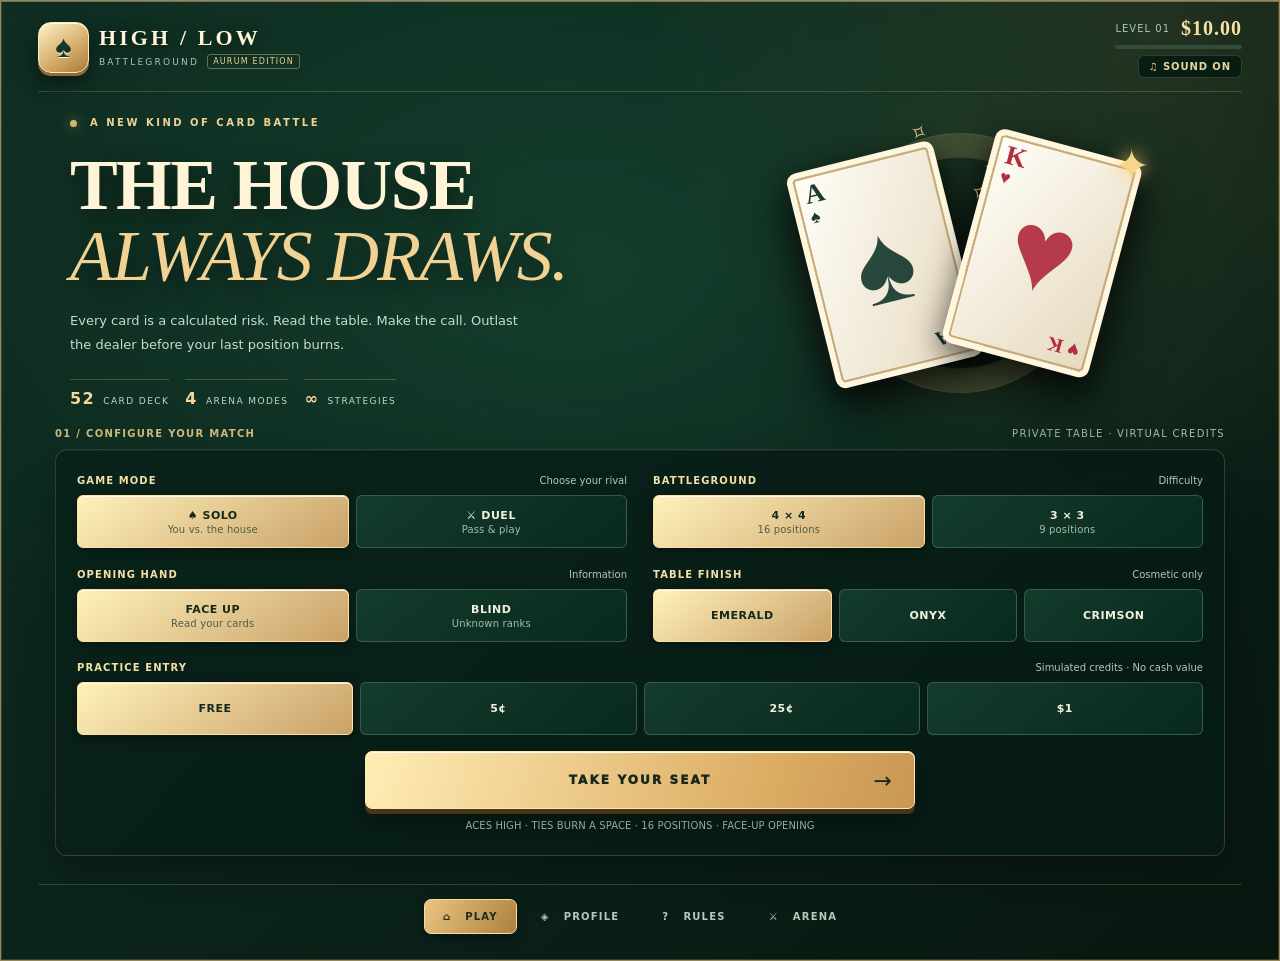
==== commit b3c1f399: "Publish AURUM V7 premium UI as standalone HTML5 game" ====
--- a/index.html
+++ b/index.html
@@ -1,6 +1,6 @@
 <!doctype html>
-<html lang="en"><head><meta charset="utf-8"><meta name="viewport" content="width=device-width,initial-scale=1,viewport-fit=cover"><meta name="theme-color" content="#091a14"><title>HIGH / LOW: BATTLEGROUND V6</title></head><body style="margin:0;background:#071711">
-<div id="hlv5">
+<html lang="en"><head><meta charset="utf-8"><meta name="viewport" content="width=device-width,initial-scale=1,viewport-fit=cover"><meta name="theme-color" content="#091a14"><title>HIGH / LOW: BATTLEGROUND — AURUM EDITION</title></head><body style="margin:0;background:#071711">
+<div id="hlv5" class="aurum">
 <style>
 #hlv5{--gold:#f1d494;--felt:#20573e;--deep:#0a241a;--panel:#091e17;--text:#f4ecd9;--sub:#afc8b8;color:var(--text);background:radial-gradient(ellipse at 50% 30%,#285c42 0%,#133b2a 52%,#061811 100%);border:1px solid #9b8653;border-radius:16px;min-height:620px;overflow:hidden;padding:15px;font:14px system-ui,-apple-system,Segoe UI,sans-serif;position:relative}
 #hlv5[data-theme="noir"]{--felt:#2f393b;--deep:#171d21;--panel:#12181d;--gold:#e5ddd0;--sub:#b9bec7;background:radial-gradient(ellipse at 50% 25%,#35434a,#101c23 65%,#070d13)}
@@ -12,37 +12,421 @@
 #hlv5 .slot.turn{filter:brightness(1.12) drop-shadow(0 0 6px #f6d189)}
 #hlv5 .guess:active,#hlv5 .cta:active{transform:translateY(1px);filter:brightness(1.08)}
 @media(max-width:600px){#hlv5 .actions{position:sticky;bottom:env(safe-area-inset-bottom,0px);z-index:15;background:linear-gradient(180deg,#082017dd,#061b16f4);padding:8px 4px;border:1px solid #ab95645c;border-radius:12px;backdrop-filter:blur(12px)}#hlv5 .guess{min-height:60px}#hlv5{padding-bottom:calc(16px + env(safe-area-inset-bottom,0px))}}
+
+/* AURUM EXPERIENCE — visual enhancement layer; V6 rules remain authoritative. */
+#hlv5.aurum{
+  --gold:#f1d293;--gold-bright:#ffe4a4;--felt:#1d5642;--deep:#0b241b;--panel:#0b2019;--text:#faf3e2;--sub:#a9c7b8;
+  --hairline:rgba(234,204,145,.19);--highlight:rgba(236,198,121,.26);
+  width:100%;max-width:1500px;margin:0 auto;min-height:620px;border-radius:0;padding:22px clamp(15px,3vw,37px) 26px;
+  background:radial-gradient(ellipse 60% 55% at 46% 28%,rgba(39,114,79,.32),transparent),
+  radial-gradient(circle at 90% 4%,rgba(190,142,64,.13),transparent 34%),
+  linear-gradient(135deg,#0e2a20 0%,#0b241b 44%,#071710 100%);
+  box-shadow:inset 0 1px 0 rgba(255,238,196,.25),inset 0 0 0 1px rgba(244,198,111,.19);
+  isolation:isolate;
+}
+#hlv5.aurum[data-theme=noir]{--felt:#333c44;--deep:#111d22;--panel:#111d22;--gold:#e8d6b6;--gold-bright:#fff0d7;--hairline:rgba(226,214,193,.15);background:radial-gradient(ellipse at 45% 15%,#2c3a40 0%,#111e27 60%,#0c151b)}
+#hlv5.aurum[data-theme=ruby]{--felt:#713844;--deep:#2b1620;--panel:#26151a;--gold:#f3d199;--gold-bright:#ffdfa5;--hairline:rgba(242,210,146,.16);background:radial-gradient(ellipse at 45% 15%,#62353d 0%,#29151e 58%,#160d11)}
+#hlv5.aurum:before{content:'';position:absolute;pointer-events:none;inset:0;opacity:.21;z-index:-1;background-image:repeating-linear-gradient(0deg,transparent 0 3px,rgba(255,255,255,.025) 3px 4px);mix-blend-mode:soft-light}
+#hlv5.aurum .top{height:69px;max-width:1300px;margin:auto;padding:0 0 20px;border-bottom:1px solid var(--hairline)}
+#hlv5.aurum .mark{height:51px;width:51px;border-radius:13px;box-shadow:inset 0 1px 0 #fff9dd,0 3px 0 #916b35,0 10px 20px #0007;background:linear-gradient(145deg,#fff3c8 0%,#d3ab67 60%,#ab793b 100%)}
+#hlv5.aurum .mark span{filter:drop-shadow(0 1px 0 #fff8d3);font-size:31px}
+#hlv5.aurum .brand strong{font-family:Georgia,serif;font-size:22px;letter-spacing:3.1px;color:#fff3d8;font-weight:800;text-shadow:0 2px 15px #0008}
+#hlv5.aurum .brand small{display:flex;align-items:center;gap:8px;letter-spacing:2.2px;font-size:9px;margin-top:3px}
+#hlv5.aurum .brand-edition{display:inline-flex;border:1px solid #d6b56b78;color:var(--gold);padding:2px 5px;border-radius:3px;font-size:8px;letter-spacing:1.2px}
+#hlv5.aurum .rank{font-size:10px;letter-spacing:1px;gap:11px}
+#hlv5.aurum .rank b{font:700 20px Georgia,serif;color:#fce1a6}
+#hlv5.aurum .soundbtn{letter-spacing:.9px;border-color:var(--hairline);background:#041a13d9;padding:5px 10px;border-radius:6px;transition:.2s}
+#hlv5.aurum .soundbtn:hover{border-color:var(--gold);background:#244231}
+#hlv5.aurum .xpbar{height:4px;max-width:170px;margin-left:auto}
+#hlv5.aurum .navbar{max-width:1300px;margin:28px auto 0;padding-top:14px;border-top:1px solid var(--hairline);gap:5px}
+#hlv5.aurum .navbar button{flex:0 0 auto;padding:11px 18px;background:transparent;border:1px solid transparent;color:#b7c8bc;letter-spacing:1.2px;font-size:10px;border-radius:7px;transition:.2s}
+#hlv5.aurum .navbar button:hover{background:#e0c3840a;border-color:var(--hairline);color:var(--gold)}
+#hlv5.aurum .navbar button.selected{background:linear-gradient(120deg,#e9c480,#ad813e);color:#1e2c20;border-color:#f8dda0;box-shadow:0 3px 12px #0005}
+#hlv5.aurum .kick,#hlv5.aurum .eyebrow{color:var(--gold);font-size:10px;font-weight:850;letter-spacing:2.5px}
+#hlv5.aurum .tiny{font-size:10px;letter-spacing:.1px;color:#adc3b1;line-height:1.6}
+#hlv5.aurum .cta{position:relative;min-height:58px;text-align:center;display:flex;align-items:center;justify-content:center;gap:8px;border-radius:7px;border-color:#ffe8b0;background:linear-gradient(110deg,#ffedb6,#ddae66 70%,#c89752);box-shadow:inset 0 1px 0 #fffbe8,0 5px 0 rgba(89,62,25,.8),0 12px 25px #0005;font-size:12px;letter-spacing:2.1px;transition:transform .16s,filter .16s,box-shadow .16s}
+#hlv5.aurum .cta:hover:not(:disabled){transform:translateY(-2px);filter:brightness(1.08);box-shadow:inset 0 1px 0 #fffbe8,0 7px 0 rgba(89,62,25,.7),0 17px 28px #0006}
+#hlv5.aurum .cta:active:not(:disabled){transform:translateY(3px);box-shadow:inset 0 1px 0 #fffbe8,0 2px 0 rgba(89,62,25,.8),0 5px 12px #0006}
+#hlv5.aurum .cta-arrow{position:absolute;right:20px;font-size:22px;font-weight:400}
+#hlv5.aurum .small{background:linear-gradient(#274535,#142c24);border:1px solid var(--hairline);padding:10px 14px;letter-spacing:1px;transition:.2s}
+#hlv5.aurum .small:hover{border-color:#e6c98c;color:#fff1c9}
+/* Mode selection / hero */
+#hlv5.aurum .intro-experience{max-width:1170px;margin:0 auto;min-height:285px;display:grid;grid-template-columns:1.1fr .9fr;align-items:center;gap:30px;padding:25px 15px 14px}
+#hlv5.aurum .eyedot,#hlv5.aurum .live-led{display:inline-block;vertical-align:middle;width:7px;height:7px;border-radius:50%;background:#d6b66f;box-shadow:0 0 12px #d6b66f94;margin-right:7px}
+#hlv5.aurum .intro-copy h1{font:700 clamp(36px,5.6vw,76px)/.99 Georgia,'Times New Roman',serif;letter-spacing:-1.7px;color:#fff4d8;margin:22px 0 17px;text-shadow:0 8px 22px #0008}
+#hlv5.aurum .intro-copy h1 em{font-weight:400;font-style:italic;color:var(--gold);white-space:nowrap}
+#hlv5.aurum .intro-copy p{max-width:450px;color:#c7dccf;line-height:1.85;font-size:13px;margin:0}
+#hlv5.aurum .intro-badges{display:flex;gap:16px;margin-top:22px;flex-wrap:wrap}
+#hlv5.aurum .intro-badges span{font-size:9px;color:#c7d5c8;letter-spacing:1.4px;border-top:1px solid #bc9e6655;padding-top:9px}
+#hlv5.aurum .intro-badges b{color:#f3d79c;font-size:16px;margin-right:4px}
+#hlv5.aurum .hero-display{position:relative;height:266px;display:grid;place-items:center;overflow:visible;filter:drop-shadow(0 20px 26px #0009)}
+#hlv5.aurum .hero-disc{position:absolute;width:260px;height:260px;border-radius:50%;border:1px solid #f0d4903d;box-shadow:inset 0 0 0 23px #efcc8710,inset 0 0 0 24px #efcc8721,0 0 80px #d3b46e17}
+#hlv5.aurum .hero-disc:before{content:'✧  ✧  ✧  ✧';color:#ddc081;font:22px Georgia;position:absolute;inset:19px;text-align:center;letter-spacing:29px;transform:rotate(27deg)}
+#hlv5.aurum .hero-card{position:absolute;height:221px;width:151px;border:6px solid #fff6df;border-radius:10px;background:linear-gradient(120deg,#fffef8,#e6d9bf);box-shadow:0 12px 30px #0009,inset 0 0 0 2px #c7a871;display:grid;place-items:center;color:#193b31;transform-origin:bottom center}
+#hlv5.aurum .hero-card.card-a{transform:translate(-49px,-1px) rotate(-14deg);z-index:1}
+#hlv5.aurum .hero-card.card-b{transform:translate(53px,-13px) rotate(15deg);z-index:2;color:#b12e40}
+#hlv5.aurum .hero-rank{position:absolute;top:7px;left:9px;font:700 27px Georgia;line-height:.87}
+#hlv5.aurum .hero-rank span{display:block;font-size:18px;margin-top:4px}
+#hlv5.aurum .hero-symbol{font:112px Georgia;opacity:.93}
+#hlv5.aurum .hero-bottom{position:absolute;right:9px;bottom:8px;font:700 20px Georgia;transform:rotate(180deg)}
+#hlv5.aurum .hero-flare{position:absolute;right:60px;top:10px;color:#f4d78b;font-size:44px;z-index:4;filter:drop-shadow(0 0 9px #ffc96c)}
+#hlv5.aurum .section-bar{max-width:1170px;margin:6px auto 10px;display:flex;justify-content:space-between;gap:12px;color:#cfb77b;font-size:10px;font-weight:850;letter-spacing:1.3px}
+#hlv5.aurum .section-bar span:last-child{color:#a8bda9;font-weight:500}
+#hlv5.aurum .pane{max-width:1170px;background:linear-gradient(130deg,#092219ed,#071a15eb);box-shadow:inset 0 1px 0 #ffffff0a,0 15px 35px #0004;border:1px solid var(--hairline);border-radius:12px;padding:21px}
+#hlv5.aurum .config-grid{display:grid;grid-template-columns:repeat(2,minmax(0,1fr));gap:17px 26px}
+#hlv5.aurum .config-cell{min-width:0}
+#hlv5.aurum .lab{margin:4px 0 9px;font-size:10px;letter-spacing:1.1px;color:#f4dfa8}
+#hlv5.aurum .lab span{color:#b5c7b7}
+#hlv5.aurum .option{min-height:53px;border:1px solid #60836b80;background:linear-gradient(140deg,#143b2b,#09291f);border-radius:6px;transition:background .2s,border-color .2s,transform .2s;letter-spacing:.5px;font-size:11px}
+#hlv5.aurum .option:hover{border-color:#dbc181;transform:translateY(-1px)}
+#hlv5.aurum .option.active{background:linear-gradient(145deg,#fff1bb,#c9a167);border-color:#ffdfa3;box-shadow:inset 0 1px 0 #ffffffcf,0 2px 10px #0006}
+#hlv5.aurum .option small{font-size:10px;letter-spacing:.15px}
+#hlv5.aurum .stake-row{margin-top:20px;max-width:100%}
+#hlv5.aurum .setup-footer{max-width:550px;margin:14px auto 0}
+#hlv5.aurum .resume-btn{width:100%;margin-top:9px}
+/* Main game / board */
+#hlv5.aurum .battle-stage{max-width:1300px;margin:0 auto;padding-top:13px}
+#hlv5.aurum .match-strip{display:flex;align-items:center;justify-content:space-between;gap:12px;padding:3px 0 15px}
+#hlv5.aurum .match-label{display:flex;align-items:center;flex-wrap:wrap;gap:9px;font-size:10px;font-weight:850;letter-spacing:1.5px;color:#f2d99f}
+#hlv5.aurum .match-separator{opacity:.45;margin:0 3px}
+#hlv5.aurum .live-led{width:8px;height:8px;background:#68e4a6;box-shadow:0 0 0 3px #60e39a18,0 0 13px #67d5a5}
+#hlv5.aurum .exit-btn{font-size:10px}
+#hlv5.aurum .match-layout{display:grid;grid-template-columns:minmax(0,1fr) minmax(310px,390px);gap:21px;align-items:stretch}
+#hlv5.aurum .arena-side,#hlv5.aurum .command-side{min-width:0}
+#hlv5.aurum .dealer-desk{display:flex;align-items:center;gap:12px;min-height:96px;padding:13px 16px;background:linear-gradient(100deg,#122a21ee,#0a1d18db);border:1px solid var(--hairline);border-radius:10px;margin-bottom:11px;box-shadow:inset 0 1px 0 #ffffff10}
+#hlv5.aurum .dealer-shoe{width:93px;height:59px;position:relative;flex:0 0 93px;perspective:400px}
+#hlv5.aurum .shoe-card{position:absolute;left:15px;top:0;width:43px;height:60px;border:2px solid #fff0c7;border-radius:4px;background:repeating-linear-gradient(45deg,#173d45 0 6px,#286470 6px 12px);box-shadow:0 4px 7px #0008}
+#hlv5.aurum .shoe-card.backmost{transform:translateX(3px) rotate(-17deg)}
+#hlv5.aurum .shoe-card.middle{transform:translateX(18px) rotate(1deg)}
+#hlv5.aurum .shoe-card.frontmost{transform:translateX(31px) rotate(15deg);display:grid;place-items:center;color:#e8d29c;font:24px Georgia,serif}
+#hlv5.aurum .dealer-info{flex:1;min-width:0}
+#hlv5.aurum .deck-label{font-size:9px;letter-spacing:2px;font-weight:850;color:#bfcdbd;margin-bottom:3px}
+#hlv5.aurum .deck-number{font:700 29px Georgia,serif;color:#ffdfa0}
+#hlv5.aurum .deck-number span{font:10px system-ui,sans-serif;color:#acbdaf;letter-spacing:.3px}
+#hlv5.aurum .dealer-progress{height:4px;background:#284c3c;border-radius:10px;overflow:hidden;max-width:180px;margin-top:6px}
+#hlv5.aurum .dealer-progress span{height:100%;display:block;background:linear-gradient(90deg,#b78e4f,#f7daa1);transition:width .3s}
+#hlv5.aurum .dealer-last{min-width:87px;text-align:center;padding-left:14px;border-left:1px solid var(--hairline);font:700 29px Georgia,serif;color:#eee5d6}
+#hlv5.aurum .dealer-last small{display:block;font:800 9px system-ui;color:#a9c2af;letter-spacing:1.5px;margin-bottom:3px}
+#hlv5.aurum .dealer-last.red{color:#ef8892}
+#hlv5.aurum .table{margin:0;border-radius:48px 48px 28px 28px;padding:17px clamp(15px,2vw,24px) 15px;border:7px solid #8e653b;outline:1px solid #d0a969;outline-offset:-3px;background:radial-gradient(ellipse at center,var(--felt) 0%,var(--deep) 110%);box-shadow:inset 0 0 0 2px #cda96e8c,inset 0 0 0 11px #09271d66,0 3px 0 #41321c,0 15px 27px #0007;position:relative}
+#hlv5.aurum .table:before{inset:13px;border:1px dashed #e5cb8b28;border-radius:37px 37px 20px 20px}
+#hlv5.aurum .table:after{content:'';position:absolute;inset:13px;opacity:.035;pointer-events:none;border-radius:inherit;background-image:repeating-linear-gradient(45deg,transparent 0px,transparent 3px,#f6ebbe 3px,#f6ebbe 4px)}
+#hlv5.aurum .tabletitle{position:relative;z-index:1;font-size:10px;letter-spacing:3px;color:#edce91;padding:3px 0 18px}
+#hlv5.aurum .table-motif{opacity:.8;margin:0 5px}
+#hlv5.aurum .board{max-width:450px;width:100%;gap:clamp(6px,1vw,10px);position:relative;z-index:1}
+#hlv5.aurum .slot{transition:transform .23s cubic-bezier(.2,.8,.2,1),filter .2s;z-index:1}
+#hlv5.aurum .slot:not(:disabled):hover{transform:translateY(-5px) rotate(-1deg);z-index:3}
+#hlv5.aurum .slot.chosen,#hlv5.aurum .slot.chosen:hover{transform:translateY(-9px) scale(1.035);z-index:4}
+#hlv5.aurum .slot.chosen .card3d{outline:2px solid #ffe2a3;outline-offset:3px;box-shadow:0 0 0 5px #f7dc7720,0 0 25px #ffe4a47d,0 14px 24px #000a}
+#hlv5.aurum .slot:active:not(:disabled){transform:translateY(-3px) scale(.98)}
+#hlv5.aurum .card3d{box-shadow:0 3px 0 #917246,0 10px 14px #000a;border-radius:7px}
+#hlv5.aurum .front,#hlv5.aurum .back{border:3px solid #fcf5e5;border-radius:7px}
+#hlv5.aurum .front{background:radial-gradient(circle at 45% 40%,#fffdfa 20%,#f5f0e6 88%);color:#17352d;box-shadow:inset 0 0 0 1px #dbcbb1}
+#hlv5.aurum .front.red{color:#ab2d3e}
+#hlv5.aurum .card-inner-line{position:absolute;inset:4px;border:1px solid #bca97850;border-radius:3px;pointer-events:none}
+#hlv5.aurum .corner{font-size:clamp(13px,2.1vw,24px);line-height:.93;z-index:2;letter-spacing:-1px}
+#hlv5.aurum .pip{font-size:inherit}
+#hlv5.aurum .pip-main{font:clamp(26px,5.2vw,65px) Georgia,serif;position:absolute;inset:0;display:grid;place-items:center;filter:drop-shadow(0 3px 1px #0001)}
+#hlv5.aurum .pip-halo{position:absolute;inset:0;display:grid;place-items:center;font:clamp(38px,7vw,92px) Georgia,serif;opacity:.07;transform:rotate(-20deg)}
+#hlv5.aurum .pip-ornament{position:absolute;bottom:12%;left:0;right:0;text-align:center;font:bold 8px Georgia,serif;letter-spacing:.5px;color:#b6a584}
+#hlv5.aurum .court-frame{position:absolute;inset:10% 13%;display:grid;place-items:center;opacity:.93}
+#hlv5.aurum .court-portrait{width:100%;height:100%;filter:drop-shadow(0 3px 2px #0002)}
+#hlv5.aurum .court-initial{position:absolute;bottom:2%;font:700 clamp(11px,2vw,20px) Georgia,serif;color:#fff9e7;text-shadow:0 2px 3px #0009}
+#hlv5.aurum .back{background:repeating-linear-gradient(45deg,#1a3e49 0 4px,#2c6371 4px 8px);box-shadow:inset 0 0 0 3px #eff4dd,inset 0 0 0 6px #29505c}
+#hlv5.aurum .back-mesh{position:absolute;inset:9px;border:2px solid #eee5b6;border-radius:3px;opacity:.5;background:repeating-linear-gradient(-45deg,transparent 0 8px,#b3d6c229 8px 9px)}
+#hlv5.aurum .emblem{inset:24%;border:2px solid #e6ca95;outline:1px solid #e9dbaa77;outline-offset:4px;border-radius:50%;display:flex;align-items:center;justify-content:center;gap:3px;font:16px Georgia,serif}
+#hlv5.aurum .emblem b{font:clamp(16px,2.6vw,33px) Georgia,serif;color:#f0d38f}
+#hlv5.aurum .emblem span{font-size:13px}
+#hlv5.aurum .slot-number{position:absolute;bottom:-13px;left:0;right:0;display:block;font:8px system-ui,sans-serif;text-align:center;letter-spacing:1px;color:#c2d3be8c;opacity:0;transition:opacity .2s}
+#hlv5.aurum .slot:hover .slot-number,#hlv5.aurum .slot.chosen .slot-number{opacity:1}
+#hlv5.aurum .deadface{background:repeating-linear-gradient(140deg,#252620 0 7px,#373128 7px 14px);border:2px solid #796b51;color:#a99378;filter:grayscale(.15)}
+#hlv5.aurum .scorch-symbol{font-size:clamp(22px,4vw,50px);color:#dd9776}
+#hlv5.aurum .scorch-label{position:absolute;bottom:15%;font:bold 8px system-ui;letter-spacing:1.2px;color:#c3a898}
+#hlv5.aurum .felt-footer{display:flex;justify-content:space-between;align-items:center;gap:8px;margin:18px auto 0;max-width:455px;color:#c8d8c3;font-size:9px;letter-spacing:1.15px}
+#hlv5.aurum .felt-footer b{color:#f6d79a;font-size:13px}
+#hlv5.aurum .felt-rule{opacity:.42;letter-spacing:1.7px}
+/* Right-hand command center */
+#hlv5.aurum .command-side{border:1px solid var(--hairline);border-radius:11px;background:linear-gradient(150deg,#102b21ef,#081c17f8);padding:20px;box-shadow:inset 0 1px 0 #ffffff0b,0 10px 24px #0004;display:flex;flex-direction:column;gap:13px}
+#hlv5.aurum .command-eyebrow{color:#b5bb9f;font-size:9px;letter-spacing:2px;font-weight:850;margin-bottom:9px}
+#hlv5.aurum .command-title{font:700 clamp(23px,2.5vw,32px)/1 Georgia,serif;color:#f6e5c0;letter-spacing:-.2px}
+#hlv5.aurum .command-top p{margin:8px 0 0;color:#b0c7b7;font-size:11px;line-height:1.5}
+#hlv5.aurum .selected-panel{border:1px solid #bda16d67;border-radius:8px;background:linear-gradient(105deg,#17382a,#0b271e);padding:12px;min-height:91px;box-shadow:inset 0 1px 0 #f0ce7b1b}
+#hlv5.aurum .selected-badge{font-size:9px;font-weight:850;letter-spacing:1.4px;color:#cebd91;margin-bottom:8px}
+#hlv5.aurum .target-empty{display:flex;gap:10px;align-items:center;color:#9daf9f;font-size:10px;font-weight:900;letter-spacing:1.2px}
+#hlv5.aurum .target-icon{font:25px Georgia,serif;color:#d6b87a}
+#hlv5.aurum .target-value{display:flex;align-items:center;gap:11px}
+#hlv5.aurum .target-value .target-suit{width:47px;height:52px;background:#fffbf0;border:2px solid #e9d09a;border-radius:5px;display:grid;place-items:center;font:700 26px Georgia,serif;color:#123226;box-shadow:0 3px 6px #0005}
+#hlv5.aurum .target-value .target-suit.red{color:#af3143}
+#hlv5.aurum .target-value b{display:block;color:#f7e4b4;font-size:11px;letter-spacing:1.1px}
+#hlv5.aurum .target-value small{display:block;color:#9fbfa9;font-size:9px;margin-top:5px;letter-spacing:1px}
+#hlv5.aurum .target-check{margin-left:auto;color:#9fe5ad;font-size:20px}
+#hlv5.aurum .compact-stats{display:grid;grid-template-columns:repeat(3,1fr);gap:7px}
+#hlv5.aurum .compact-stats>div{background:#071d16;border:1px solid #d1b47c24;padding:10px 5px;border-radius:7px;text-align:center}
+#hlv5.aurum .compact-stats span{display:block;font-size:8px;letter-spacing:1px;color:#a7baa8}
+#hlv5.aurum .compact-stats strong{display:block;font:700 24px Georgia,serif;color:#f3d393;margin-top:4px}
+#hlv5.aurum .compact-stats small{font:10px system-ui;color:#93ac9b}
+#hlv5.aurum .odds{margin:0;border-color:#d3b1714b;background:#081c15d1;max-width:none;padding:12px;flex-shrink:0}
+#hlv5.aurum .oddshead{font-size:9px;letter-spacing:1.1px;margin-bottom:11px}
+#hlv5.aurum .intel-status{font-size:9px;color:#a8c0aa;letter-spacing:.3px;font-weight:600}
+#hlv5.aurum .intel-placeholder{color:#a5bdab;font-size:10px;line-height:1.7}
+#hlv5.aurum .oddsbars{display:grid;grid-template-columns:repeat(3,minmax(0,1fr));gap:6px}
+#hlv5.aurum .oddbox{padding:7px 5px;border:1px solid #8ca1751c;border-radius:5px;background:#102a2063;font-size:9px}
+#hlv5.aurum .oddbox span{display:block;color:#a8c2ad;font-weight:700;font-size:8px;letter-spacing:.3px}
+#hlv5.aurum .oddbox strong{display:block;margin-top:4px;color:#f5e4bf;font:700 18px Georgia,serif}
+#hlv5.aurum .oddbox.is-best{border-color:#e7c77a78;background:#c49d4920}
+#hlv5.aurum .oddbar{margin-top:6px;height:5px}
+#hlv5.aurum .intel-foot{font-size:9px;color:#8fa99b;line-height:1.4;margin-top:9px}
+#hlv5.aurum .decision-zone{margin-top:auto}
+#hlv5.aurum .decision-label{font-size:9px;font-weight:900;letter-spacing:1.6px;color:#d0c7ad;margin-bottom:9px}
+#hlv5.aurum .actions{gap:9px}
+#hlv5.aurum .guess{display:flex;align-items:center;justify-content:center;gap:11px;border:1px solid #ffffff40;min-height:68px;font-size:13px;box-shadow:0 3px 0 #0005;transition:transform .13s,filter .15s,box-shadow .13s;text-align:left}
+#hlv5.aurum .guess.low{background:linear-gradient(135deg,#ae5650,#672e31)}
+#hlv5.aurum .guess.high{background:linear-gradient(135deg,#49a478,#1f6049)}
+#hlv5.aurum .guess:hover:not(:disabled){filter:brightness(1.13);transform:translateY(-2px);box-shadow:0 5px 15px #0006}
+#hlv5.aurum .guess:active:not(:disabled){transform:translateY(1px)}
+#hlv5.aurum .guess-arrow{font:36px Georgia,serif;line-height:1}
+#hlv5.aurum .guess-text b{display:block;font-size:12px;letter-spacing:1px}
+#hlv5.aurum .guess-text small{display:block;font-size:9px;font-weight:500;letter-spacing:0;opacity:.83;margin-top:4px}
+#hlv5.aurum .decision-rule{color:#9aad9d;font-size:8px;text-align:center;letter-spacing:1.2px;margin-top:9px}
+#hlv5.aurum .turn-feedback{display:flex;gap:10px;align-items:flex-start;background:#0c241c;border:1px solid #99a67d30;padding:11px;border-radius:8px;min-height:65px}
+#hlv5.aurum .feedback-mark{width:32px;height:32px;flex:0 0 32px;border-radius:8px;display:grid;place-items:center;color:#ebd29a;background:#d3af6c22;font:700 21px Georgia,serif}
+#hlv5.aurum .turn-feedback.good .feedback-mark{color:#98eab4;background:#4dab7731}
+#hlv5.aurum .turn-feedback.bad .feedback-mark{color:#f8a18c;background:#aa4e4736}
+#hlv5.aurum .turn-feedback b{font-size:9px;letter-spacing:1px;color:#eed6a0}
+#hlv5.aurum .turn-feedback p{font-size:10px;margin:4px 0 0;color:#afc6b6;line-height:1.4}
+#hlv5.aurum .turn-feedback.good{animation:feedback-pulse-good .45s ease}
+#hlv5.aurum .turn-feedback.bad{animation:feedback-pulse-bad .45s ease}
+@keyframes feedback-pulse-good{50%{box-shadow:0 0 20px #7dce9740;border-color:#8bd6a1}}
+@keyframes feedback-pulse-bad{50%{box-shadow:0 0 20px #e8876c40;border-color:#da887c}}
+#hlv5.aurum .match-progress{font-size:9px;letter-spacing:1.1px;color:#a6b8aa;display:grid;grid-template-columns:1fr auto;gap:6px}
+#hlv5.aurum .track{height:6px;background:#30483a;border-radius:99px;overflow:hidden;grid-column:span 2}
+#hlv5.aurum .track i{display:block;background:linear-gradient(90deg,#b99250,#f5deac);height:100%;transition:width .3s}
+/* Summary / profile refinement */
+#hlv5.aurum .summary-stage{max-width:850px;margin:0 auto}
+#hlv5.aurum .result-banner{text-align:center;padding:33px 15px 15px}
+#hlv5.aurum .result-crest{height:81px;width:81px;margin:0 auto 16px;border-radius:50%;display:grid;place-items:center;font:48px Georgia,serif;background:linear-gradient(130deg,#f3d698,#a27b42);color:#17352a;border:3px solid #ffe7ad;box-shadow:0 0 0 10px #f2cb7920,0 12px 20px #0006}
+#hlv5.aurum .result-banner h2{font:700 clamp(28px,4vw,48px) Georgia,serif;color:#f6e4bc;margin:12px 0}
+#hlv5.aurum .result-banner p{color:#b9d0c1;font-size:12px}
+#hlv5.aurum .result{max-width:850px;padding:22px;border-color:var(--hairline);background:linear-gradient(130deg,#102d21,#081a15)}
+#hlv5.aurum .result-stats{margin:0 0 14px}
+#hlv5.aurum .reward-line{padding:13px;border:1px solid #d1b57236;background:#ddbd7920;border-radius:9px;line-height:1.7}
+#hlv5.aurum .reward-line span{font-size:10px;letter-spacing:1px;color:#dbccab}
+#hlv5.aurum .reward-line strong{color:#f6e1ae;margin-left:7px}
+#hlv5.aurum .xp-reward{color:#a5e1b7!important}
+#hlv5.aurum .result-actions{display:grid;grid-template-columns:2fr 1fr;align-items:end;gap:14px;margin:12px auto 23px}
+#hlv5.aurum .result-actions .small{min-height:56px}
+#hlv5.aurum .replay{background:#0a251c;border-color:#a8915d60}
+#hlv5.aurum .replaygrid{max-width:300px}
+#hlv5.aurum .history-details{margin:14px 0;text-align:left;border-top:1px solid var(--hairline);padding-top:13px;color:#cfbb8a}
+#hlv5.aurum .history-details summary{cursor:pointer;letter-spacing:1.1px;font-size:10px;font-weight:900}
+#hlv5.aurum .history-number{color:#8eab9d;margin-right:7px}
+#hlv5.aurum .hero h2{font-size:clamp(33px,5vw,50px);font-weight:700}
+#hlv5.aurum .handoff-icon{font:64px Georgia,serif;color:#e1c485;margin:15px auto}
+#hlv5.aurum .handoff-pane{max-width:600px}
+/* Responsive and interaction safeguards */
+@media(max-width:950px){
+ #hlv5.aurum .match-layout{grid-template-columns:minmax(0,1fr) minmax(285px,330px);gap:13px}
+ #hlv5.aurum .command-side{padding:13px;gap:10px}
+ #hlv5.aurum .command-title{font-size:26px}
+ #hlv5.aurum .table{padding:15px 13px}
+}
+@media(max-width:740px){
+ #hlv5.aurum{padding:14px 13px 20px;border-radius:0}
+ #hlv5.aurum .intro-experience{grid-template-columns:1fr;gap:2px;text-align:center;padding-top:24px}
+ #hlv5.aurum .intro-copy p{margin:auto}
+ #hlv5.aurum .intro-badges{justify-content:center;margin-top:18px}
+ #hlv5.aurum .hero-display{height:175px;transform:scale(.7);margin:-30px auto -15px}
+ #hlv5.aurum .intro-copy h1{font-size:clamp(34px,8vw,53px)}
+ #hlv5.aurum .section-bar{font-size:9px}
+ #hlv5.aurum .match-layout{grid-template-columns:1fr;gap:9px}
+ #hlv5.aurum .dealer-desk{margin-bottom:10px}
+ #hlv5.aurum .table{max-width:680px;margin:auto}
+ #hlv5.aurum .board{max-width:440px}
+ #hlv5.aurum .command-side{max-width:680px;width:100%;margin:auto}
+ #hlv5.aurum .command-top{display:none}
+ #hlv5.aurum .command-side .compact-stats{display:none}
+ #hlv5.aurum .command-side{gap:9px}
+ #hlv5.aurum .selected-panel{min-height:62px;padding:9px 11px}
+ #hlv5.aurum .target-value .target-suit{width:34px;height:39px;font-size:19px}
+ #hlv5.aurum .selected-badge{margin-bottom:4px}
+ #hlv5.aurum .match-progress{display:none}
+ #hlv5.aurum .navbar{margin-top:16px}
+}
+@media(max-width:450px){
+ #hlv5.aurum{padding:12px 9px 16px}
+ #hlv5.aurum .top{height:61px;padding-bottom:12px}
+ #hlv5.aurum .mark{height:39px;width:39px}
+ #hlv5.aurum .mark span{font-size:25px}
+ #hlv5.aurum .brand strong{font-size:15px;letter-spacing:1.2px}
+ #hlv5.aurum .brand small{letter-spacing:.6px;font-size:7px;gap:3px}
+ #hlv5.aurum .brand-edition{font-size:6px;padding:1px 3px;letter-spacing:.2px}
+ #hlv5.aurum .rank{font-size:8px;gap:5px}
+ #hlv5.aurum .rank b{font-size:16px}
+ #hlv5.aurum .soundbtn{padding:3px 5px;font-size:8px}
+ #hlv5.aurum .config-grid{grid-template-columns:1fr;gap:15px}
+ #hlv5.aurum .intro-copy h1{font-size:37px}
+ #hlv5.aurum .intro-experience{padding:25px 2px 0}
+ #hlv5.aurum .intro-experience .hero-display{height:146px;transform:scale(.57);margin:-51px auto -19px}
+ #hlv5.aurum .section-bar span:last-child{display:none}
+ #hlv5.aurum .pane{padding:12px}
+ #hlv5.aurum .match-strip{padding:2px 2px 10px}
+ #hlv5.aurum .match-label{font-size:9px;letter-spacing:.5px;gap:5px}
+ #hlv5.aurum .exit-btn{padding:7px 8px;font-size:9px}
+ #hlv5.aurum .dealer-desk{min-height:67px;padding:6px 8px;gap:7px}
+ #hlv5.aurum .dealer-shoe{transform:scale(.75);transform-origin:left center;width:65px;flex-basis:65px}
+ #hlv5.aurum .deck-label{font-size:7px;letter-spacing:1px}
+ #hlv5.aurum .deck-number{font-size:24px}
+ #hlv5.aurum .deck-number span{font-size:8px}
+ #hlv5.aurum .dealer-last{min-width:60px;padding-left:7px;font-size:24px}
+ #hlv5.aurum .dealer-last small{font-size:7px}
+ #hlv5.aurum .table{border-width:5px;padding:9px 10px 11px;border-radius:32px 32px 21px 21px}
+ #hlv5.aurum .table:before{inset:7px;border-radius:25px 25px 15px 15px}
+ #hlv5.aurum .tabletitle{font-size:8px;letter-spacing:2px;padding:4px 0 9px}
+ #hlv5.aurum .board{max-width:min(100%,292px);gap:5px}
+ #hlv5.aurum .board[style*='--grid:3']{max-width:min(100%,282px)}
+ #hlv5.aurum .slot{aspect-ratio:.79}
+ #hlv5.aurum .front,#hlv5.aurum .back{border-width:2px}
+ #hlv5.aurum .corner{font-size:clamp(14px,4vw,19px)}
+ #hlv5.aurum .pip-main{font-size:clamp(25px,8vw,38px)}
+ #hlv5.aurum .pip-ornament{display:none}
+ #hlv5.aurum .court-frame{inset:12% 14%}
+ #hlv5.aurum .scorch-label{font-size:6px}
+ #hlv5.aurum .felt-footer{margin:12px auto 0;font-size:8px}
+ #hlv5.aurum .felt-rule{font-size:7px}
+ #hlv5.aurum .command-side{padding:9px;gap:8px}
+ #hlv5.aurum .selected-panel{min-height:51px;padding:7px 9px}
+ #hlv5.aurum .target-value .target-suit{width:30px;height:34px;font-size:18px}
+ #hlv5.aurum .target-value small,#hlv5.aurum .target-value b{font-size:9px}
+ #hlv5.aurum .odds{padding:8px}
+ #hlv5.aurum .oddshead{margin-bottom:5px;font-size:8px}
+ #hlv5.aurum .oddbox{padding:5px 4px}
+ #hlv5.aurum .oddbox strong{font-size:15px}
+ #hlv5.aurum .odds .intel-foot{display:none}
+ #hlv5.aurum .decision-label{margin-bottom:6px;font-size:8px}
+ #hlv5.aurum .actions{position:sticky;bottom:calc(2px + env(safe-area-inset-bottom,0px));z-index:15;background:linear-gradient(180deg,#122e25e8,#061c17f5);padding:6px;border:1px solid #9e8b655c;backdrop-filter:blur(12px);border-radius:9px;gap:6px}
+ #hlv5.aurum .guess{min-height:56px;gap:6px}
+ #hlv5.aurum .guess-arrow{font-size:27px}
+ #hlv5.aurum .guess-text b{font-size:11px}
+ #hlv5.aurum .guess-text small{font-size:8px}
+ #hlv5.aurum .decision-rule{font-size:7px;margin-top:4px}
+ #hlv5.aurum .turn-feedback{padding:7px;min-height:48px}
+ #hlv5.aurum .feedback-mark{width:27px;height:27px;flex-basis:27px;font-size:18px}
+ #hlv5.aurum .turn-feedback b{font-size:8px}
+ #hlv5.aurum .turn-feedback p{font-size:9px}
+ #hlv5.aurum .navbar{gap:2px;justify-content:space-between}
+ #hlv5.aurum .navbar button{padding:8px 5px;font-size:8px;letter-spacing:.25px}
+ #hlv5.aurum .result-actions{grid-template-columns:1fr}
+ #hlv5.aurum .result-actions .small{min-height:43px}
+}
+@media(min-width:741px) and (max-height:800px){#hlv5.aurum .board{max-width:370px}}
+@media(prefers-reduced-motion:reduce){#hlv5.aurum .card3d,#hlv5.aurum .slot,#hlv5.aurum .guess,#hlv5.aurum .cta{transition-duration:.001s!important}#hlv5.aurum .turn-feedback{animation:none!important}}
+/* Thumb-zone action ribbon: does not require scrolling to a separate command panel. */
+#hlv5.aurum .mobile-quick{display:none}
+@media(max-width:740px){
+  #hlv5.aurum .mobile-quick{display:block;width:100%;max-width:680px;margin:10px auto 0;border:1px solid #bc9d6680;background:linear-gradient(120deg,#0f3125,#071e17);border-radius:10px;padding:8px 10px;box-shadow:0 6px 20px #0004}
+  #hlv5.aurum .quick-context{display:block;text-align:center;color:#e3ca90;font-size:9px;letter-spacing:1.4px;font-weight:850;margin-bottom:7px}
+  #hlv5.aurum .quick-buttons{display:grid;grid-template-columns:1fr 1fr;gap:8px}
+  #hlv5.aurum .quick-buttons button{min-height:47px;border:1px solid #ffffff45;border-radius:7px;color:#fff7e8;font-size:12px;font-weight:900;letter-spacing:1px;transition:transform .12s,filter .12s}
+  #hlv5.aurum .quick-buttons button:active:not(:disabled){transform:scale(.97)}
+  #hlv5.aurum .quick-buttons button:disabled{opacity:.38}
+  #hlv5.aurum .quick-low{background:linear-gradient(140deg,#ad5450,#712d37)}
+  #hlv5.aurum .quick-high{background:linear-gradient(140deg,#409e71,#1d654c)}
+}
+/* Avoid duplicate calls-to-action on smaller screens; keep odds beside the thumb buttons. */
+@media(max-width:740px){
+ #hlv5.aurum .command-side{border:0;box-shadow:none;background:transparent;padding:0}
+ #hlv5.aurum .command-side .selected-panel,#hlv5.aurum .command-side .odds,#hlv5.aurum .command-side .decision-zone{display:none}
+ #hlv5.aurum .mobile-quick .odds{display:block;margin:0 0 9px;padding:9px;background:#081f18;border:1px solid #a9955d59}
+ #hlv5.aurum .mobile-quick .intel-foot{display:none}
+ #hlv5.aurum .mobile-quick .oddshead{margin-bottom:5px}
+ #hlv5.aurum .mobile-quick .oddbox{padding:4px}
+ #hlv5.aurum .mobile-quick .oddbox strong{font-size:15px}
+ #hlv5.aurum .mobile-quick .intel-placeholder{font-size:9px;line-height:1.5}
+}
+/* Root must use border-box too (legacy V6 only applied box-sizing to children). */
+#hlv5.aurum{box-sizing:border-box}
+/* Keep the illustrative hero deck clear of the stats chips on phones. */
+@media(max-width:740px){#hlv5.aurum .hero-display{margin:5px auto 1px}}
+@media(max-width:450px){#hlv5.aurum .intro-experience .hero-display{height:153px;transform:scale(.58);margin:3px auto 12px}}
+/* Two-part physical flip: outgoing card turns edge-on, incoming card reveals from the other edge. */
+#hlv5.aurum .slot.reveal .card3d{animation:aurum-reveal .37s cubic-bezier(.16,.76,.2,1) both}
+@keyframes aurum-reveal{0%{transform:rotateY(-88deg) scale(1.06);filter:brightness(1.4)}65%{filter:brightness(1.15)}100%{transform:rotateY(0deg) scale(1);filter:brightness(1)}}
+#hlv5.aurum .slot.reveal.dead .deadface{animation:aurum-burn .45s ease-out}
+@keyframes aurum-burn{0%{filter:brightness(2) saturate(1.6)}50%{filter:brightness(1.3) saturate(1.3)}100%{filter:brightness(.7) saturate(.4)}}
+@media(prefers-reduced-motion:reduce){#hlv5.aurum .slot.reveal .card3d,#hlv5.aurum .slot.reveal.dead .deadface{animation:none!important}}
+
 </style>
-<header class="top"><div class="brand"><div class="mark">♠</div><div><strong>HIGH / LOW</strong><small>BATTLEGROUND · V5</small></div></div><div style="text-align:right"><div class="rank"><span id="h5-level">LVL 1</span><b id="h5-wallet">$10.00</b></div><div class="xpbar"><span id="h5-progress" style="width:0%"></span></div><button class="soundbtn" id="h5-sound" aria-pressed="true">♫ SOUND ON</button></div></header>
+<header class="top"><div class="brand"><div class="mark"><span>♠</span></div><div><strong>HIGH / LOW</strong><small>BATTLEGROUND <span class="brand-edition">AURUM EDITION</span></small></div></div><div style="text-align:right"><div class="rank"><span id="h5-level">LEVEL 01</span><b id="h5-wallet">$10.00</b></div><div class="xpbar"><span id="h5-progress" style="width:0%"></span></div><button class="soundbtn" id="h5-sound" aria-pressed="true">♫ SOUND ON</button></div></header>
 <div id="h5-content"></div>
-<nav class="navbar" aria-label="Game sections"><button data-nav="setup">PLAY</button><button data-nav="stats">PROFILE</button><button data-nav="guide">HOW TO PLAY</button><button data-nav="network">ONLINE PvP</button></nav>
+<nav class="navbar" aria-label="Game sections"><button data-nav="setup">⌂ &nbsp; PLAY</button><button data-nav="stats">◈ &nbsp; PROFILE</button><button data-nav="guide">? &nbsp; RULES</button><button data-nav="network">⚔ &nbsp; ARENA</button></nav>
 </div>
 <script>
 (function(){
 /* BATTLEGROUND_V6_RULES_START */
-const Rules=(()=>{
-const rank=c=>c%13+2,card=c=>Number.isInteger(c)&&c>=0&&c<52;
-function compare(a,b,d){if(!card(a)||!card(b)||!['HIGHER','LOWER'].includes(d))throw Error('Invalid card move');return d==='HIGHER'?rank(b)>rank(a):rank(b)<rank(a)}
-function uniform(n,entropy){if(!Number.isSafeInteger(n)||n<=0||n>52)throw Error('Invalid range');const next=entropy||(()=>{if(!globalThis.crypto?.getRandomValues)throw Error('Secure randomness unavailable');const a=new Uint32Array(1);crypto.getRandomValues(a);return a[0]});const lim=4294967296-(4294967296%n);let v;do{v=next();if(!Number.isInteger(v)||v<0||v>4294967295)throw Error('Invalid entropy')}while(v>=lim);return v%n}
-function shuffle(entropy){const d=Array.from({length:52},(_,i)=>i);for(let i=51;i>0;i--){const j=uniform(i+1,entropy);[d[i],d[j]]=[d[j],d[i]]}return d}
-function odds(known,reference){if(!card(reference))return null;const seen=new Set(known);if([...seen].some(x=>!card(x)))return null;const available=Array.from({length:52},(_,i)=>i).filter(x=>!seen.has(x));const o={higher:0,lower:0,tie:0,total:available.length};for(const x of available){if(rank(x)>rank(reference))o.higher++;else if(rank(x)<rank(reference))o.lower++;else o.tie++}return o}
-function validSaved(a){try{
-if(!a||![3,4].includes(a.grid)||typeof a.blind!=='boolean'||![0,5,25,100].includes(a.stake))return false;
-const n=a.grid*a.grid,limit=52-n;
-if(!Array.isArray(a.cells)||a.cells.length!==n||!Array.isArray(a.shoe)||!Array.isArray(a.moves)||!Array.isArray(a.steps)||!Array.isArray(a.known)||a.moves.length>=limit||a.moves.length+a.shoe.length!==limit||a.steps.length!==a.moves.length+1)return false;
-if(!Number.isInteger(a.hits)||!Number.isInteger(a.burns)||a.hits+a.burns!==a.moves.length)return false;
-const valid=c=>c&&card(c.card)&&typeof c.alive==='boolean'&&typeof c.visible==='boolean',equal=(x,y)=>x.every((c,i)=>c.card===y[i].card&&c.alive===y[i].alive&&c.visible===y[i].visible);
-if(!a.cells.every(valid)||!a.shoe.every(card)||!a.known.every(card)||a.steps.some(t=>!Array.isArray(t)||t.length!==n||!t.every(valid)))return false;
-const start=a.steps[0];if(start.some(c=>!c.alive||c.visible===a.blind))return false;
-const deck=[...start.map(c=>c.card),...a.moves.map(m=>m.draw),...a.shoe];
-if(deck.length!==52||!deck.every(card)||new Set(deck).size!==52)return false;
-const state=start.map(c=>({...c})),known=new Set(a.blind?[]:start.map(c=>c.card));let good=0,bad=0;
-for(let i=0;i<a.moves.length;i++){if(state.every(c=>!c.alive))return false;const m=a.moves[i];if(!m||!Number.isInteger(m.idx)||m.idx<0||m.idx>=n||!card(m.draw)||!card(m.ref)||!['HIGHER','LOWER'].includes(m.guess)||typeof m.ok!=='boolean'||typeof m.tie!=='boolean'||typeof m.wasVisible!=='boolean')return false;
-const c=state[m.idx];if(!c.alive||c.card!==m.ref||c.visible!==m.wasVisible||m.tie!==(rank(m.ref)===rank(m.draw))||m.ok!==compare(m.ref,m.draw,m.guess))return false;
-if(m.ok){c.card=m.draw;c.visible=true;good++}else{c.alive=false;bad++}known.add(m.ref);known.add(m.draw);if(!equal(state,a.steps[i+1]))return false}
-return equal(state,a.cells)&&good===a.hits&&bad===a.burns&&known.size===new Set(a.known).size&&[...known].every(c=>a.known.includes(c))&&!state.every(c=>!c.alive);
-}catch(e){return false}}
-return Object.freeze({rank,compare,uniform,shuffle,odds,validSaved});
+const Rules = (() => {
+  const rank = c => c % 13 + 2;
+  const card = c => Number.isInteger(c) && c >= 0 && c < 52;
+  function compare(reference, drawn, direction) {
+    if(!card(reference) || !card(drawn) || !['HIGHER','LOWER'].includes(direction)) throw Error('Invalid card move');
+    return direction === 'HIGHER' ? rank(drawn) > rank(reference) : rank(drawn) < rank(reference);
+  }
+  function uniform(n, entropy) {
+    if(!Number.isSafeInteger(n) || n<=0 || n>52) throw Error('Invalid range');
+    const source=entropy || (()=>{
+      if(!globalThis.crypto?.getRandomValues) throw Error('Secure randomness unavailable');
+      let a=new Uint32Array(1);crypto.getRandomValues(a);return a[0];
+    });
+    const cap=4294967296-(4294967296%n);let x;
+    do { x=source(); if(!Number.isInteger(x)||x<0||x>4294967295)throw Error('Invalid entropy');} while(x>=cap);
+    return x%n;
+  }
+  function shuffle(entropy) {
+    const a=Array.from({length:52},(_,i)=>i);
+    for(let i=51;i>0;i--){const j=uniform(i+1,entropy);[a[i],a[j]]=[a[j],a[i]];}
+    return a;
+  }
+  function odds(known,reference){
+    if(!card(reference)) return null;
+    const seen=new Set(known);
+    if([...seen].some(v=>!card(v)))return null;
+    const hidden=Array.from({length:52},(_,i)=>i).filter(i=>!seen.has(i));
+    const tally={higher:0,lower:0,tie:0,total:hidden.length};
+    for(const c of hidden){const r=rank(c);if(r>rank(reference))tally.higher++;else if(r<rank(reference))tally.lower++;else tally.tie++;}
+    return tally;
+  }
+  function validSaved(a) {
+    try{
+      if(!a || ![3,4].includes(a.grid) || typeof a.blind!=='boolean' || ![0,5,25,100].includes(a.stake))return false;
+      const cellsCount=a.grid*a.grid,drawCount=52-cellsCount;
+      if(!Array.isArray(a.cells)||a.cells.length!==cellsCount||!Array.isArray(a.shoe)||!Array.isArray(a.moves)||!Array.isArray(a.steps)||!Array.isArray(a.known))return false;
+      if(a.moves.length>=drawCount||a.moves.length+a.shoe.length!==drawCount||a.steps.length!==a.moves.length+1)return false;
+      if(!Number.isInteger(a.hits)||!Number.isInteger(a.burns)||a.hits+a.burns!==a.moves.length)return false;
+      const validCell = c=>c&&card(c.card)&&typeof c.alive==='boolean'&&typeof c.visible==='boolean';
+      if(a.steps.some(s=>!Array.isArray(s)||s.length!==cellsCount||!s.every(validCell)))return false;
+      if(!a.cells.every(validCell)||!a.shoe.every(card)||!a.known.every(card))return false;
+      const initial=a.steps[0];
+      if(initial.some(c=>!c.alive||c.visible===a.blind))return false;
+      const deck=[...initial.map(c=>c.card),...a.moves.map(m=>m.draw),...a.shoe];
+      if(deck.length!==52||!deck.every(card)||new Set(deck).size!==52)return false;
+      const state=initial.map(c=>({...c}));const known=new Set(a.blind?[]:initial.map(c=>c.card));let hits=0,burns=0;
+      const equalCells=(u,v)=>u.every((c,i)=>c.card===v[i].card&&c.alive===v[i].alive&&c.visible===v[i].visible);
+      for(let k=0;k<a.moves.length;k++){
+        if(state.every(c=>!c.alive))return false;
+        const m=a.moves[k];
+        if(!m||!Number.isInteger(m.idx)||m.idx<0||m.idx>=cellsCount||!card(m.draw)||!card(m.ref)||!['HIGHER','LOWER'].includes(m.guess)||typeof m.ok!=='boolean'||typeof m.tie!=='boolean'||typeof m.wasVisible!=='boolean')return false;
+        const target=state[m.idx];
+        if(!target.alive||target.card!==m.ref||target.visible!==m.wasVisible||m.tie!==(rank(m.ref)===rank(m.draw))||compare(m.ref,m.draw,m.guess)!==m.ok)return false;
+        if(m.ok){target.card=m.draw;target.visible=true;hits++}else{target.alive=false;burns++}
+        known.add(m.ref);known.add(m.draw);
+        if(!equalCells(state,a.steps[k+1]))return false;
+      }
+      if(!equalCells(state,a.cells)||hits!==a.hits||burns!==a.burns)return false;
+      if(known.size!==new Set(a.known).size||[...known].some(v=>!a.known.includes(v)))return false;
+      if(state.every(c=>!c.alive))return false; // A saved solo game must be unfinished.
+      return true;
+    }catch(e){return false;}
+  }
+  return Object.freeze({rank,compare,uniform,shuffle,odds,validSaved});
 })();
 /* BATTLEGROUND_V6_RULES_END */
 
@@ -62,45 +446,53 @@
 function multiplier(){if(!game||!numPlayed())return 0;const p=numPlayed()/(52-cfg.grid*cfg.grid);let m;if(p===1)m=cfg.grid===4?(cfg.blind?1.25+.025*alive():.95+.012*alive()):(cfg.blind?10.5+.20*alive():3.4+.10*alive());else m=Math.min(.75,p*p*(cfg.grid===3?1.25:.65)*(cfg.blind?1.2:1));return +m.toFixed(2)}
 function level(){return Math.floor(Math.sqrt(profile.xp/100))+1}function xpProgress(){let lv=level();return Math.min(100,100*(profile.xp-100*(lv-1)**2)/(100*(lv**2-(lv-1)**2)))}
 function choice(key,val,label,detail){return `<button type="button" class="option ${String(cfg[key])===String(val)?'active':''}" data-setting="${key}" data-value="${val}">${label}${detail?`<small>${detail}</small>`:''}</button>`}
-function setupHTML(){return `<div class="hero"><div class="kick">THE DEALER NEVER FOLDS</div><h2>OWN THE<br>BATTLEGROUND.</h2><p>Predict the next card, preserve your positions, and survive the dealer's entire shoe. Every miss burns a position permanently.</p></div><section class="pane"><div class="lab">GAME MODE <span>Same rules, different opponent</span></div><div class="choices">${choice('mode','solo','♠ SOLO','Versus the dealer')}${choice('mode','local','⚔ LOCAL DUEL','Two players · same deck')}</div><div class="lab">ARENA SIZE <span>Smaller grid, fewer chances</span></div><div class="choices">${choice('grid',4,'4 × 4','16 cards')}${choice('grid',3,'3 × 3','9 cards')}</div><div class="lab">OPENING CARDS <span>Blind keeps initial ranks hidden</span></div><div class="choices">${choice('blind',false,'FACE UP','Strategy mode')}${choice('blind',true,'BLIND','Memory & luck')}</div>${cfg.mode==='solo'?`<div class="lab">PRACTICE STAKE <span>Virtual credits, no cash</span></div><div class="choices" style="--n:4">${choice('stake',0,'FREE')}${choice('stake',5,'5¢')}${choice('stake',25,'25¢')}${choice('stake',100,'$1')}</div>`:''}<div class="lab">TABLE THEME</div><div class="choices" style="--n:3">${choice('theme','emerald','EMERALD')}${choice('theme','noir','NOIR')}${choice('theme','ruby','RUBY')}</div>${validSaved(saved)?'<button class="small" style="width:100%;margin-top:14px" id="h5-resume">↻ RESUME SAVED SOLO GAME</button>':''}<button class="cta" id="h5-start" ${wallet<cfg.stake&&cfg.mode==='solo'?'disabled':''}>✦ DEAL THE CARDS →</button><p class="tiny">52 unique cards · Aces high · Equal ranks count as misses<br>Offline solo and local PvP · Fictional practice credits only${wallet<cfg.stake?'<br><button class="small" id="h5-refill">Restore practice balance</button>':''}</p></section>`}
-function cardHTML(c,override){if(!c.alive)return `<div class="card3d"><div class="deadface">✕</div></div>`;const red=isRed(c.card);const parts=short(c.card);return `<div class="card3d ${!c.visible?'is-back':''}"><div class="front ${red?'red':''}"><div class="corner">${parts.slice(0,-1)}<i>${parts.slice(-1)}</i></div><div class="pip">${parts.slice(-1)}</div><div class="corner btm">${parts.slice(0,-1)}<i>${parts.slice(-1)}</i></div></div><div class="back"><div class="emblem">♠</div></div></div>`}
+function setupHTML(){return `<section class="intro-experience"><div class="intro-copy"><div class="eyebrow"><span class="eyedot"></span> A NEW KIND OF CARD BATTLE</div><h1>THE HOUSE<br><em>ALWAYS DRAWS.</em></h1><p>Every card is a calculated risk. Read the table. Make the call. Outlast the dealer before your last position burns.</p><div class="intro-badges"><span><b>52</b> CARD DECK</span><span><b>4</b> ARENA MODES</span><span><b>∞</b> STRATEGIES</span></div></div><div class="hero-display" aria-hidden="true"><div class="hero-disc"></div><div class="hero-card card-a"><span class="hero-rank">A<span>♠</span></span><span class="hero-symbol">♠</span><span class="hero-bottom">♠ A</span></div><div class="hero-card card-b"><span class="hero-rank">K<span>♥</span></span><span class="hero-symbol">♥</span><span class="hero-bottom">♥ K</span></div><div class="hero-flare">✦</div></div></section><div class="section-bar"><span>01 / CONFIGURE YOUR MATCH</span><span>PRIVATE TABLE · VIRTUAL CREDITS</span></div><section class="pane setup-panel"><div class="config-grid"><div class="config-cell"><div class="lab">GAME MODE <span>Choose your rival</span></div><div class="choices">${choice('mode','solo','♠ SOLO','You vs. the house')}${choice('mode','local','⚔ DUEL','Pass & play')}</div></div><div class="config-cell"><div class="lab">BATTLEGROUND <span>Difficulty</span></div><div class="choices">${choice('grid',4,'4 × 4','16 positions')}${choice('grid',3,'3 × 3','9 positions')}</div></div><div class="config-cell"><div class="lab">OPENING HAND <span>Information</span></div><div class="choices">${choice('blind',false,'FACE UP','Read your cards')}${choice('blind',true,'BLIND','Unknown ranks')}</div></div><div class="config-cell"><div class="lab">TABLE FINISH <span>Cosmetic only</span></div><div class="choices" style="--n:3">${choice('theme','emerald','EMERALD')}${choice('theme','noir','ONYX')}${choice('theme','ruby','CRIMSON')}</div></div></div>${cfg.mode==='solo'?`<div class="stake-row"><div class="lab">PRACTICE ENTRY <span>Simulated credits · No cash value</span></div><div class="choices" style="--n:4">${choice('stake',0,'FREE')}${choice('stake',5,'5¢')}${choice('stake',25,'25¢')}${choice('stake',100,'$1')}</div></div>`:''}<div class="setup-footer">${validSaved(saved)?'<button class="small resume-btn" id="h5-resume">↻ RESUME SAVED ROUND</button>':''}<button class="cta" id="h5-start" ${wallet<cfg.stake&&cfg.mode==='solo'?'disabled':''}><span>TAKE YOUR SEAT</span><span class="cta-arrow">→</span></button><p class="tiny">ACES HIGH · TIES BURN A SPACE · ${cfg.grid===3?'9':'16'} POSITIONS · ${cfg.blind?'BLIND OPENING':'FACE-UP OPENING'}${wallet<cfg.stake?'<br><button class="small" id="h5-refill">Restore practice balance</button>':''}</p></div></section>`}
+
+function cardHTML(c,override){if(!c.alive)return `<div class="card3d"><div class="deadface"><span class="scorch-symbol">✕</span><span class="scorch-label">BURNED</span></div></div>`;const red=isRed(c.card);const rankText=short(c.card).slice(0,-1),suit=short(c.card).slice(-1),court=['J','Q','K'].includes(rankText);const courtSvg=court?`<svg class="court-portrait" viewBox="0 0 120 156" aria-hidden="true"><path d="M14 26 L106 26 L98 136 L22 136 Z" fill="#eee6d3" stroke="currentColor" stroke-width="2.3" opacity=".7"/><path d="M27 121 Q29 86 49 83 L71 83 Q91 90 94 121 L94 131 L26 131 Z" fill="currentColor" opacity=".73"/><path d="M39 115 L60 94 L81 115" fill="none" stroke="#d8b16e" stroke-width="3"/><path d="M42 45 L47 30 L56 42 L64 26 L73 42 L79 30 L86 45 L82 54 L43 54 Z" fill="#d7b06d" stroke="currentColor" stroke-width="1.4"/><ellipse cx="60" cy="70" rx="21" ry="26" fill="#f2d1ad" stroke="currentColor" stroke-width="2"/><path d="M40 64 Q48 53 60 57 Q71 54 81 64" stroke="currentColor" fill="none" stroke-width="4"/><path d="M50 73 h3 M67 73 h3" stroke="#342d2c" stroke-width="3" stroke-linecap="round"/><path d="M54 84 Q60 88 66 84" fill="none" stroke="#8e4737" stroke-width="2"/><path d="M28 124 H92" stroke="#d8b16e" stroke-width="3"/><circle cx="60" cy="103" r="8" fill="#f1d79a" stroke="currentColor" stroke-width="2"/><text x="60" y="109" text-anchor="middle" font-size="15" fill="currentColor">${suit}</text></svg>`:'';const mid=court?`<div class="court-frame">${courtSvg}<div class="court-initial">${rankText}</div></div>`:`<div class="pip"><span class="pip-halo">${suit}</span><span class="pip-main">${suit}</span><span class="pip-ornament">✦ &nbsp; ${rankText} &nbsp; ✦</span></div>`;return `<div class="card3d ${!c.visible?'is-back':''}"><div class="front ${red?'red':''}"><div class="card-inner-line"></div><div class="corner">${rankText}<i>${suit}</i></div>${mid}<div class="corner btm">${rankText}<i>${suit}</i></div></div><div class="back"><div class="back-mesh"></div><div class="emblem"><span>✧</span><b>♠</b><span>✧</span></div></div></div>`}
+
 function oddsData(cell){if(!cell||!cell.alive||!cell.visible)return null;const d=Rules.odds(game.known,cell.card);return d?{h:d.higher,l:d.lower,t:d.tie,total:d.total}:null}
-function oddsHTML(){if(!cfg.odds)return `<button class="small" id="h5-odds">◇ Enable strategy odds</button>`;if(selection<0)return '<div class="odds"><div class="oddshead">◇ STRATEGY ASSIST <span>SELECT A FACE-UP CARD</span></div><div style="color:#b9d2c1">Odds are based only on cards revealed so far. Hidden starting cards are never exposed.</div></div>';const d=oddsData(game.cells[selection]);if(!d)return '<div class="odds"><div class="oddshead">◇ STRATEGY ASSIST <span>HIDDEN CARD</span></div>No rank information is available yet. Guess blind to reveal it.</div>';const pc=n=>d.total?Math.round(n*100/d.total):0;return `<div class="odds"><div class="oddshead">◇ STRATEGY ASSIST <span>${d.total} UNSEEN</span></div><div class="oddsbars"><div class="oddbox">↓ LOWER <b>${pc(d.l)}%</b><div class="oddbar"><em style="width:${pc(d.l)}%"></em></div></div><div class="oddbox">↑ HIGHER <b>${pc(d.h)}%</b><div class="oddbar"><em style="width:${pc(d.h)}%"></em></div></div><div class="oddbox">= TIE <b>${pc(d.t)}%</b><div class="oddbar"><em style="width:${pc(d.t)}%"></em></div></div></div></div>`}
-function playHTML(){return `<div class="toolbar"><span>♠ ${cfg.mode==='solo'?'DEALER CHALLENGE':'PLAYER '+(player1===null?1:2)} · ROUND ${round}</span><button class="small" id="h5-exit">EXIT</button></div><div class="stats"><div class="stat"><b>${game.shoe.length}</b><span>DEALER LEFT</span></div><div class="stat"><b>${numPlayed()}</b><span>CARDS PLAYED</span></div><div class="stat"><b>${alive()}</b><span>LIVE POSITIONS</span></div></div><section class="table"><div class="tabletitle">♠ THE BATTLEGROUND ♠</div><div class="board" style="--grid:${cfg.grid}">${game.cells.map((c,i)=>`<button type="button" class="slot ${!c.alive?'dead':''} ${selection===i?'chosen':''} ${deal?'deal':''}" style="--i:${i}" data-pos="${i}" ${!c.alive||locked?'disabled':''} aria-label="Position ${i+1}, ${!c.alive?'burned':c.visible?short(c.card):'hidden card'}" aria-pressed="${selection===i}">${cardHTML(c)}</button>`).join('')}</div><div class="message" aria-live="polite">${game.message}</div></section>${oddsHTML()}<div class="actions"><button class="guess low" data-guess="LOWER" ${selection<0||locked?'disabled':''}>↓ LOWER</button><button class="guess high" data-guess="HIGHER" ${selection<0||locked?'disabled':''}>↑ HIGHER</button></div><div class="tiny">${selection<0?'TAP A LIVE CARD TO START':'POSITION '+(selection+1)+' SELECTED'} · Correct replaces, wrong/tie burns</div><div class="toolbar" style="margin-top:12px"><span>DEALER'S LAST DRAW</span><span>${game.moves.length?short(game.moves[game.moves.length-1].draw):'—'}</span></div>`}
+function oddsHTML(){if(!cfg.odds)return `<button class="small odds-toggle" id="h5-odds">◇ ENABLE STRATEGY INTEL</button>`;if(selection<0)return `<section class="odds dormant"><div class="oddshead"><span>◈ STRATEGY INTEL</span><span class="intel-status">AWAITING TARGET</span></div><div class="intel-placeholder">Select a face-up card to reveal estimated higher / lower odds. No hidden cards are exposed.</div></section>`;const d=oddsData(game.cells[selection]);if(!d)return `<section class="odds dormant"><div class="oddshead"><span>◈ STRATEGY INTEL</span><span class="intel-status">UNKNOWN RANK</span></div><div class="intel-placeholder">This card is face-down. Its rank and the upcoming dealer card remain secret.</div></section>`;const pc=n=>d.total?Math.round(n*100/d.total):0;const highBest=d.h>=d.l?'is-best':'',lowBest=d.l>d.h?'is-best':'';return `<section class="odds"><div class="oddshead"><span>◈ STRATEGY INTEL</span><span class="intel-status">${d.total} UNSEEN CARDS</span></div><div class="oddsbars"><div class="oddbox ${lowBest}"><span>↓ LOWER</span><strong>${pc(d.l)}%</strong><div class="oddbar"><em style="width:${pc(d.l)}%"></em></div></div><div class="oddbox ${highBest}"><span>↑ HIGHER</span><strong>${pc(d.h)}%</strong><div class="oddbar"><em style="width:${pc(d.h)}%"></em></div></div><div class="oddbox"><span>= TIE</span><strong>${pc(d.t)}%</strong><div class="oddbar"><em style="width:${pc(d.t)}%"></em></div></div></div><div class="intel-foot">Estimated from revealed cards only. Hidden board cards remain unknown.</div></section>`}
+
+function playHTML(){const last=game.moves[game.moves.length-1],sel=selection>=0?game.cells[selection]:null,pct=Math.round(numPlayed()/(52-cfg.grid*cfg.grid)*100),outcome=last?(last.ok?'good':'bad'):'waiting',n=cfg.grid*cfg.grid;return `<div class="battle-stage"><div class="match-strip"><div class="match-label"><span class="live-led"></span><span>${cfg.mode==='solo'?'SOLO / THE HOUSE':'LOCAL DUEL / PLAYER '+(player1===null?'01':'02')}</span><span class="match-separator">/</span><span>ROUND ${String(round).padStart(2,'0')}</span></div><button class="small exit-btn" id="h5-exit">✕ &nbsp; LEAVE TABLE</button></div><div class="match-layout"><div class="arena-side"><div class="dealer-desk"><div class="dealer-shoe" aria-hidden="true"><div class="shoe-card backmost"></div><div class="shoe-card middle"></div><div class="shoe-card frontmost"><span>♠</span></div></div><div class="dealer-info"><div class="deck-label">THE DEALER'S SHOE</div><div class="deck-number">${game.shoe.length}<span> / ${52-n} cards left</span></div><div class="dealer-progress"><span style="width:${pct}%"></span></div></div><div class="dealer-last ${last?(isRed(last.draw)?'red':'black'):''}"><small>LAST DRAW</small><strong>${last?short(last.draw):'—'}</strong></div></div><section class="table ${last?(last.ok?'recent-good':'recent-burn'):''}"><div class="tabletitle"><span class="table-motif">✦</span> THE BATTLEGROUND <span class="table-motif">✦</span></div><div class="board" style="--grid:${cfg.grid}">${game.cells.map((c,i)=>`<button type="button" class="slot ${!c.alive?'dead':''} ${selection===i?'chosen':''} ${deal?'deal':''}" style="--i:${i}" data-pos="${i}" ${!c.alive||locked?'disabled':''} aria-label="Position ${i+1}, ${!c.alive?'burned':c.visible?short(c.card):'hidden card'}" aria-pressed="${selection===i}">${cardHTML(c)}<span class="slot-number">${String(i+1).padStart(2,'0')}</span></button>`).join('')}</div><div class="felt-footer"><span>♠ <b>${alive()}</b> ACTIVE</span><span class="felt-rule">NO SECOND CHANCES</span><span><b>${game.burns}</b> BURNED ✕</span></div></section><div class="mobile-quick"><span class="quick-context">${sel?`POSITION ${String(selection+1).padStart(2,'0')} · ${sel.visible?short(sel.card):'HIDDEN CARD'}`:'CHOOSE A CARD ABOVE'}</span>${oddsHTML()}<div class="quick-buttons"><button class="quick-low" data-guess="LOWER" ${selection<0||locked?'disabled':''}>↘ &nbsp; LOWER</button><button class="quick-high" data-guess="HIGHER" ${selection<0||locked?'disabled':''}>HIGHER &nbsp; ↗</button></div></div></div><aside class="command-side"><div class="command-top"><div class="command-eyebrow">YOUR TURN · DECISION CONSOLE</div><div class="command-title">${sel?'MAKE YOUR CALL.':'CHOOSE YOUR CARD.'}</div><p>${sel?'Predict the next card against your selected position.':`Pick any of the ${alive()} unburned positions on the table.`}</p></div><div class="selected-panel"><div class="selected-badge">TARGET POSITION</div>${sel?`<div class="target-value"><div class="target-suit ${isRed(sel.card)?'red':''}">${sel.visible?short(sel.card):'◆'}</div><div><b>${sel.visible?'CARD LOCKED':'FACE DOWN'}</b><small>POSITION ${String(selection+1).padStart(2,'0')}</small></div><span class="target-check">✓</span></div>`:`<div class="target-empty"><span class="target-icon">⌖</span><span>AWAITING SELECTION</span></div>`}</div><div class="compact-stats"><div><span>CARDS PLAYED</span><strong>${numPlayed()}<small> / ${52-n}</small></strong></div><div><span>POSITIONS</span><strong>${alive()}<small> / ${n}</small></strong></div><div><span>ACCURACY</span><strong>${numPlayed()?Math.round(game.hits*100/numPlayed()):0}<small>%</small></strong></div></div>${oddsHTML()}<div class="decision-zone"><div class="decision-label">PREDICT THE NEXT CARD</div><div class="actions"><button class="guess low" data-guess="LOWER" ${selection<0||locked?'disabled':''}><span class="guess-arrow">↘</span><span class="guess-text"><b>LOWER</b><small>Next card below</small></span></button><button class="guess high" data-guess="HIGHER" ${selection<0||locked?'disabled':''}><span class="guess-arrow">↗</span><span class="guess-text"><b>HIGHER</b><small>Next card above</small></span></button></div><div class="decision-rule">TIES COUNT AS A LOSS · ACE IS HIGH</div></div><div class="turn-feedback ${outcome}" role="status" aria-live="polite"><div class="feedback-mark">${last?(last.ok?'✓':'✕'):'✦'}</div><div><b>${last?(last.ok?'CORRECT PREDICTION':'POSITION BURNED'):'WAITING FOR YOUR MOVE'}</b><p>${game.message}</p></div></div><div class="match-progress"><span>RUN PROGRESS</span><span>${pct}%</span><div class="track"><i style="width:${pct}%"></i></div></div></aside></div></div>`}
+
 function statsHTML(){return `<div class="hero"><div class="kick">PLAYER PROFILE · LVL ${level()}</div><h2>THE ARCHIVE.</h2><p>Offline progression and performance statistics, saved on this device.</p></div><section class="pane"><div class="statslist"><div><b>${profile.games}</b><small>Solo games</small></div><div><b>${profile.best}</b><small>Best cards played</small></div><div><b>${profile.clears}</b><small>Perfect clears</small></div><div><b>${profile.draws?Math.round(profile.hits*100/profile.draws):0}%</b><small>Prediction accuracy</small></div><div><b>${profile.duelWins}</b><small>Player 1 duel wins</small></div><div><b>${profile.streak}</b><small>Solo clear streak</small></div></div><div class="lab">EXPERIENCE <span>${profile.xp} XP · Level ${level()}</span></div><div class="xpbar" style="height:10px"><span style="width:${xpProgress()}%"></span></div><div class="notice">Earn XP for completed solo rounds. Perfect clears and preserved positions grant bonuses. Progression has no effect on the cards or probability.</div><button class="cta" data-nav="setup">BACK TO GAME</button></section>`}
 function guideHTML(){return `<div class="hero"><div class="kick">THE DEALER'S HANDBOOK</div><h2>KNOW THE RULES.</h2></div><section class="pane" style="line-height:1.75"><p><b style="color:var(--gold)">1. Choose a position.</b> Play on a 3×3 or 4×4 battleground.</p><p><b style="color:var(--gold)">2. Predict.</b> Guess whether the next dealer draw ranks above or below the selected card. Aces are high.</p><p><b style="color:var(--gold)">3. Survive.</b> Correct guesses replace that card. Incorrect guesses and ties burn the position permanently.</p><p><b style="color:var(--gold)">4. Win.</b> A round ends when every position burns or you empty the dealer's shoe. Score equals the number of dealer cards played.</p><p><b style="color:var(--gold)">5. Compete.</b> Local duel gives both players the exact same initial cards and draw order; the higher score wins. A tie triggers sudden death.</p><div class="notice">Odds are calculated from cards actually revealed. Each card begins in only one place in the 52-card deck.</div><button class="cta" data-nav="setup">READY TO PLAY →</button></section>`}
 function networkHTML(){return `<div class="hero"><div class="kick">COMPETITIVE MULTIPLAYER</div><h2>ONLINE ARENA.</h2></div><section class="pane network"><div class="notice"><b>Not connected in this chat.</b> Online matches require a live authoritative game service. This in-chat edition never simulates a network opponent or invents match results.</div><p style="line-height:1.6;color:#c8ddcb;font-size:12px">The production architecture uses authenticated clients, server-generated shared decks, move validation, private rooms, matchmaking, disconnect handling, and protected scores. Until the live backend is deployed, you can practice using LOCAL DUEL on the same device.</p><button class="cta" id="h5-local">PLAY LOCAL DUEL →</button></section>`}
-function summarize(){let clear=game.shoe.length===0;return `<div class="toolbar"><span>ROUND ${round} COMPLETE</span><button class="small" id="h5-exit">EXIT</button></div><section class="result"><div class="kick">${clear?'♛ PERFECT CLEAR':'BATTLEGROUND CLOSED'}</div><h2>${clear?'DECK CONQUERED':'FINAL SCORE'}</h2><div class="stats"><div class="stat"><b>${numPlayed()}</b><span>CARDS PLAYED</span></div><div class="stat"><b>${game.hits}</b><span>CORRECT</span></div><div class="stat"><b>${game.burns}</b><span>BURNED</span></div></div><p>${cfg.mode==='solo'?`Practice multiplier: <b>${multiplier().toFixed(2)}×</b>${cfg.stake?` · Awarded <b>${money(Math.round(cfg.stake*multiplier()))}</b>`:' · No wager'}<br><span style="color:var(--gold)">+${game.earnedXP||0} XP earned</span>`:`Player ${player1===null?'1':'2'} scored ${numPlayed()} points.`}</p><button class="cta" id="${cfg.mode==='solo'?'h5-again':'h5-next'}">${cfg.mode==='solo'?'PLAY ANOTHER ROUND →':player1===null?'PASS TO PLAYER 2 →':'SEE DUEL RESULTS →'}</button><div class="replay"><div class="kick">⟲ INTERACTIVE REPLAY · ${replayStep}/${numPlayed()}</div><div class="replaygrid" style="--grid:${cfg.grid}">${replayBoard()}</div><div class="tiny" id="h5-replay-caption">${replayCaption()}</div><input id="h5-replay-range" type="range" min="0" max="${numPlayed()}" value="${replayStep}" aria-label="Replay move"><div class="rowbuttons"><button data-replay="prev">← PREV</button><button data-replay="next">NEXT →</button></div></div><div class="history">${game.moves.map((m,i)=>`<div>${i+1}. ${short(m.ref)} → ${m.guess} → ${short(m.draw)} <b class="${m.ok?'statuslive':'statusburn'}">${m.ok?'CORRECT':'BURNED'}</b></div>`).join('')}</div></section>`}
+function summarize(){const clear=game.shoe.length===0,percent=Math.round(numPlayed()/(52-cfg.grid*cfg.grid)*100);return `<div class="summary-stage"><div class="result-banner ${clear?'winner':'survivor'}"><div class="result-crest">${clear?'♛':'♠'}</div><div class="kick">${clear?'LEGENDARY CLEAR':'RUN COMPLETE'} · ROUND ${round}</div><h2>${clear?'HOUSE DEFEATED.':'THE TABLE CLAIMS ALL.'}</h2><p>${clear?'Every dealer card survived. The arena is yours.':'Your final position is gone, but your score lives on.'}</p></div><section class="result"><div class="stats result-stats"><div class="stat"><b>${numPlayed()}</b><span>CARDS SURVIVED</span></div><div class="stat"><b>${game.hits}</b><span>CORRECT CALLS</span></div><div class="stat"><b>${game.burns}</b><span>BURNED</span></div></div><p class="reward-line">${cfg.mode==='solo'?`<span>${multiplier().toFixed(2)}× PRACTICE MULTIPLIER</span>${cfg.stake?`<strong>${money(Math.round(cfg.stake*multiplier()))} virtual reward</strong>`:'<strong>FREE RUN</strong>'}<br><span class="xp-reward">+${game.earnedXP||0} XP EARNED</span>`:`<span>PLAYER ${player1===null?'01':'02'} · ${numPlayed()} POINTS</span>`}</p><div class="result-actions"><button class="cta" id="${cfg.mode==='solo'?'h5-again':'h5-next'}">${cfg.mode==='solo'?'PLAY ANOTHER RUN →':player1===null?'PASS TO PLAYER 2 →':'COMPARE SCORES →'}</button><button class="small" id="h5-exit">CHANGE SETTINGS</button></div><div class="replay"><div class="kick">⟲ INSTANT REPLAY · ${replayStep}/${numPlayed()}</div><div class="replaygrid" style="--grid:${cfg.grid}">${replayBoard()}</div><div class="tiny" id="h5-replay-caption">${replayCaption()}</div><input id="h5-replay-range" type="range" min="0" max="${numPlayed()}" value="${replayStep}" aria-label="Replay move"><div class="rowbuttons"><button data-replay="prev">← PREVIOUS</button><button data-replay="next">NEXT →</button></div></div><details class="history-details"><summary>SHOW ALL ${numPlayed()} MOVES</summary><div class="history">${game.moves.map((m,i)=>`<div><span class="history-number">${String(i+1).padStart(2,'0')}</span> ${short(m.ref)} <span>→ ${m.guess} →</span> ${short(m.draw)} <b class="${m.ok?'statuslive':'statusburn'}">${m.ok?'✓ SURVIVED':'✕ BURNED'}</b></div>`).join('')}</div></details></section></div>`}
+
 function replayBoard(){let snap=game.steps[Math.min(replayStep,game.steps.length-1)]||[];return snap.map(c=>{if(!c.alive)return '<div class="minicard burned">✕</div>';if(!c.visible)return '<div class="minicard muted">♠</div>';return `<div class="minicard ${isRed(c.card)?'red':''}">${short(c.card)}</div>`}).join('')}
 function replayCaption(){if(replayStep===0)return 'Initial battleground · before any draw';const m=game.moves[replayStep-1];return `Move ${replayStep}: ${short(m.ref)} · ${m.guess} · ${short(m.draw)} · ${m.ok?'Correct':'Burned'}`}
 function duelHTML(){let b=numPlayed(),a=player1;return `<div class="hero"><div class="kick">HEAD-TO-HEAD RESULTS</div><h2>${a===b?'SUDDEN DEATH':a>b?'PLAYER 1 WINS':'PLAYER 2 WINS'}</h2></div><section class="pane"><div class="scoretable"><div class="stat"><b>${a}</b><span>PLAYER 1</span></div><div class="stat"><b>${b}</b><span>PLAYER 2</span></div></div><div class="notice">${a===b?'Tied! Both players face a new matching shuffle.':'Identical starting board and dealer order. Highest cards played wins.'}</div><button class="cta" id="h5-rematch">${a===b?'BEGIN SUDDEN DEATH →':'REMATCH →'}</button><button class="small" id="h5-exit" style="margin-top:9px;width:100%">CHANGE SETTINGS</button></section>`}
 function money(n){return '$'+(n/100).toFixed(2)}
-function paint(){root.dataset.theme=cfg.theme;root.querySelector('#h5-wallet').textContent=money(wallet);root.querySelector('#h5-level').textContent='LVL '+level();root.querySelector('#h5-progress').style.width=xpProgress()+'%';const soundBtn=root.querySelector('#h5-sound');soundBtn.textContent=audioEnabled?'♫ SOUND ON':'♫ SOUND OFF';soundBtn.setAttribute('aria-pressed',String(audioEnabled));el.innerHTML=page==='setup'?setupHTML():page==='play'?playHTML():page==='end'?summarize():page==='duel'?duelHTML():page==='stats'?statsHTML():page==='guide'?guideHTML():page==='handoff'?handoffHTML():networkHTML();for(const button of root.querySelectorAll('[data-nav]'))button.classList.toggle('selected',button.dataset.nav===page);deal=false}
+function paint(){root.dataset.theme=cfg.theme;root.querySelector('#h5-wallet').textContent=money(wallet);root.querySelector('#h5-level').textContent='LEVEL '+String(level()).padStart(2,'0');root.querySelector('#h5-progress').style.width=xpProgress()+'%';const soundBtn=root.querySelector('#h5-sound');soundBtn.textContent=audioEnabled?'♫ SOUND ON':'♫ SOUND OFF';soundBtn.setAttribute('aria-pressed',String(audioEnabled));el.innerHTML=page==='setup'?setupHTML():page==='play'?playHTML():page==='end'?summarize():page==='duel'?duelHTML():page==='stats'?statsHTML():page==='guide'?guideHTML():page==='handoff'?handoffHTML():networkHTML();for(const button of root.querySelectorAll('[data-nav]'))button.classList.toggle('selected',button.dataset.nav===page);deal=false}
 function begin(initial=true){if(cfg.mode==='solo'&&wallet<cfg.stake){paint();return}if(cfg.mode==='solo'){wallet-=cfg.stake}if(initial){round=1;player1=null}shared=shuffled();game=newGame(shared);game.steps.push(snapshot());selection=-1;locked=false;deal=true;page='play';saveSession();paint();sound('deal')}
 function complete(){page='end';selection=-1;saved=null;replayStep=game.moves.length;if(cfg.mode==='solo'){profile.games++;profile.best=Math.max(profile.best,numPlayed());profile.hits+=game.hits;profile.draws+=numPlayed();const cleared=game.shoe.length===0;if(cleared){profile.clears++;profile.streak++}else profile.streak=0;game.earnedXP=numPlayed()*3+game.hits*2+(cleared?80+alive()*2:0);profile.xp+=game.earnedXP;wallet+=Math.round(cfg.stake*multiplier());persist();sound(cleared?'win':'burn')}paint()}
 function nextDuel(){if(page==='end'&&cfg.mode==='local'){if(player1===null){player1=numPlayed();game=null;selection=-1;locked=false;page='handoff';paint()}else{page='duel';if(player1>numPlayed())profile.duelWins++;else if(player1<numPlayed())profile.duelLosses++;persist();paint()}}else if(page==='duel'){if(player1===numPlayed())round++;else round=1;player1=null;shared=shuffled();game=newGame(shared);game.steps.push(snapshot());selection=-1;locked=false;deal=true;page='play';paint()}}
 function startSecondPlayer(){if(page!=='handoff')return;game=newGame(shared);game.steps.push(snapshot());selection=-1;locked=false;deal=true;page='play';paint()}
-function handoffHTML(){return '<div class="hero"><div class="kick">LOCAL DUEL · ROUND '+round+'</div><h2>PASS THE DEVICE.</h2><p>Player 1 finished. Hand the device to Player 2; their turn begins with the exact same shuffle.</p></div><section class="pane"><div class="notice">Previous decisions and replay are covered for fairness.</div><button class="cta" id="h5-ready">PLAYER 2 READY →</button></section>'}
-function sound(type){if(!audioEnabled)return;try{if(!globalThis.AudioContext&&!globalThis.webkitAudioContext)return;const ctx=new (globalThis.AudioContext||globalThis.webkitAudioContext)(),osc=ctx.createOscillator(),gain=ctx.createGain();osc.type='sine';osc.frequency.value=type==='burn'?150:type==='win'?700:type==='deal'?350:550;gain.gain.value=.018;gain.gain.exponentialRampToValueAtTime(.0001,ctx.currentTime+.11);osc.connect(gain).connect(ctx.destination);osc.start();osc.stop(ctx.currentTime+.12);osc.onended=()=>ctx.close()}catch(e){}}
+function handoffHTML(){return `<div class="hero handoff-hero"><div class="kick">LOCAL DUEL · ROUND ${round}</div><div class="handoff-icon">⇆</div><h2>PASS THE<br>DEVICE.</h2><p>Player 01's round is complete. The table resets to the exact same shuffle for Player 02.</p></div><section class="pane handoff-pane"><div class="notice">PRIVATE HANDOFF · Previous choices and replay are concealed until both players finish.</div><button class="cta" id="h5-ready">PLAYER 02 · I'M READY →</button></section>`}
+
+function sound(type){if(!audioEnabled)return;try{if(!globalThis.AudioContext&&!globalThis.webkitAudioContext)return;const ctx=new (globalThis.AudioContext||globalThis.webkitAudioContext)(),osc=ctx.createOscillator(),gain=ctx.createGain();osc.type=type==='burn'?'triangle':'sine';osc.frequency.value=type==='burn'?165:type==='win'?740:type==='deal'?350:type==='select'?475:620;gain.gain.value=.018;gain.gain.exponentialRampToValueAtTime(.0001,ctx.currentTime+.11);osc.connect(gain).connect(ctx.destination);osc.start();osc.stop(ctx.currentTime+.12);osc.onended=()=>ctx.close()}catch(e){}}
 function guess(direction){
  if(page!=='play'||locked||selection<0||!game.cells[selection]?.alive||game.shoe.length===0)return;
  locked=true;
  const idx=selection,cell=game.cells[idx],old=cell.card,wasVisible=cell.visible,draw=game.shoe.shift();
  const ok=Rules.compare(old,draw,direction),turn=++epoch;
+ // Commit the draw and its audit trail atomically BEFORE animation or navigation.
  if(ok){cell.card=draw;cell.visible=true;game.hits++}else{cell.alive=false;game.burns++}
  game.known.add(old);game.known.add(draw);
  game.moves.push({idx,ref:old,draw,guess:direction,ok,tie:rank(old)===rank(draw),wasVisible});
  game.steps.push(snapshot());
- game.message=ok?'<strong>✓ CORRECT!</strong> '+short(old)+' → '+short(draw)+'. Position survives.':'<strong>✕ '+(rank(old)===rank(draw)?'TIE':'WRONG')+' — BURNED!</strong> '+short(old)+' → '+short(draw)+'.';
+ game.message=ok?`<strong>✓ CORRECT!</strong> ${short(old)} → ${short(draw)}. Position survives.`:`<strong>✕ ${rank(old)===rank(draw)?'TIE':'WRONG'} — BURNED!</strong> ${short(old)} → ${short(draw)}.`;
  selection=-1;
- if(game.shoe.length===0||alive()===0){locked=false;complete();return}
- saveSession();
- const done=()=>{if(turn!==epoch||page!=='play')return;locked=false;sound(ok?'hit':'burn');paint()};
- if(globalThis.matchMedia?.('(prefers-reduced-motion: reduce)').matches){done();return}
- const slot=el.querySelector('[data-pos="'+idx+'"]');if(slot)slot.classList.add('turn');
+ const final=game.shoe.length===0||alive()===0;
+ if(final){locked=false;complete();return;}
+ saveSession(); // persisted state always includes both the draw and the move
+ const done=()=>{if(turn!==epoch||page!=='play')return;locked=false;sound(ok?'hit':'burn');paint();const revealed=el.querySelector(`[data-pos="${idx}"]`);if(revealed){revealed.classList.add('reveal');setTimeout(()=>revealed.classList.remove('reveal'),380)}};
+ if(globalThis.matchMedia?.('(prefers-reduced-motion: reduce)').matches){done();return;}
+ const slot=el.querySelector(`[data-pos="${idx}"]`);if(slot)slot.classList.add('turn');
  setTimeout(done,330);
 }
-root.addEventListener('click',e=>{const b=e.target.closest('button');if(!b)return;if(locked&&b.id!=='h5-sound')return;if(b.dataset.setting){const k=b.dataset.setting,v=b.dataset.value;cfg[k]=k==='grid'||k==='stake'?Number(v):v==='true'?true:v==='false'?false:v;persist();paint();return}if(b.dataset.nav){if(page==='play')saveSession();++epoch;page=b.dataset.nav;locked=false;paint();return}if(b.dataset.pos!==undefined&&page==='play'&&!locked){const i=Number(b.dataset.pos);if(game.cells[i]?.alive){selection=selection===i?-1:i;paint()}return}if(b.dataset.guess){guess(b.dataset.guess);return}if(b.dataset.replay){replayStep=Math.max(0,Math.min(numPlayed(),replayStep+(b.dataset.replay==='next'?1:-1)));paint();return}switch(b.id){case'h5-start':begin();break;case'h5-again':begin();break;case'h5-next':nextDuel();break;case'h5-ready':startSecondPlayer();break;case'h5-rematch':nextDuel();break;case'h5-exit':if(page==='play')saveSession();++epoch;locked=false;page='setup';paint();break;case'h5-resume':resume();break;case'h5-sound':audioEnabled=!audioEnabled;persist();paint();break;case'h5-refill':wallet=1000;persist();paint();break;case'h5-local':cfg.mode='local';page='setup';paint();break;case'h5-odds':cfg.odds=true;persist();paint();break}});
+root.addEventListener('click',e=>{const b=e.target.closest('button');if(!b)return;if(locked&&b.id!=='h5-sound')return;if(b.dataset.setting){const k=b.dataset.setting,v=b.dataset.value;cfg[k]=k==='grid'||k==='stake'?Number(v):v==='true'?true:v==='false'?false:v;persist();paint();return}if(b.dataset.nav){if(page==='play')saveSession();++epoch;page=b.dataset.nav;locked=false;paint();return}if(b.dataset.pos!==undefined&&page==='play'&&!locked){const i=Number(b.dataset.pos);if(game.cells[i]?.alive){selection=selection===i?-1:i;paint();if(selection>=0)sound('select')}return}if(b.dataset.guess){guess(b.dataset.guess);return}if(b.dataset.replay){replayStep=Math.max(0,Math.min(numPlayed(),replayStep+(b.dataset.replay==='next'?1:-1)));paint();return}switch(b.id){case'h5-start':begin();break;case'h5-again':begin();break;case'h5-next':nextDuel();break;case'h5-ready':startSecondPlayer();break;case'h5-rematch':nextDuel();break;case'h5-exit':if(page==='play')saveSession();++epoch;locked=false;page='setup';paint();break;case'h5-resume':resume();break;case'h5-sound':audioEnabled=!audioEnabled;persist();paint();break;case'h5-refill':wallet=1000;persist();paint();break;case'h5-local':cfg.mode='local';page='setup';paint();break;case'h5-odds':cfg.odds=true;persist();paint();break}});
 root.addEventListener('input',e=>{if(e.target.id==='h5-replay-range'&&page==='end'){replayStep=+e.target.value;const grid=el.querySelector('.replaygrid'),caption=el.querySelector('#h5-replay-caption');if(grid)grid.innerHTML=replayBoard();if(caption)caption.textContent=replayCaption();const kick=el.querySelector('.replay .kick');if(kick)kick.textContent=`⟲ INTERACTIVE REPLAY · ${replayStep}/${numPlayed()}`}});
 paint();
 })();
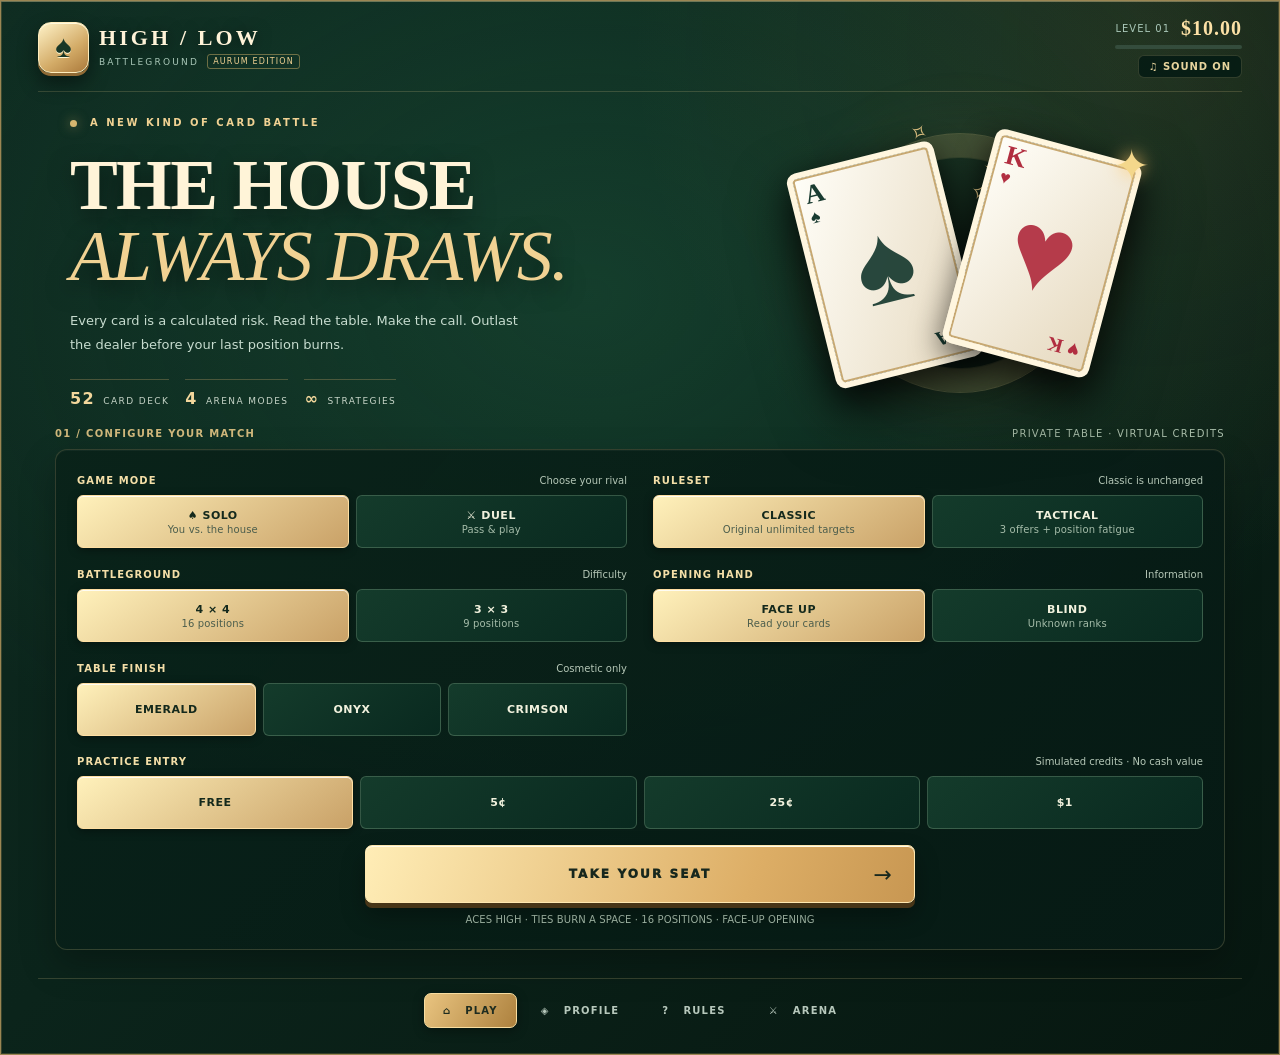
==== commit c9c9d4df: "V8 tactical targets and fatigue with unchanged Classic, cinematic dealer flights and mobile HUD hook" ====
--- a/index.html
+++ b/index.html
@@ -1,5 +1,5 @@
 <!doctype html>
-<html lang="en"><head><meta charset="utf-8"><meta name="viewport" content="width=device-width,initial-scale=1,viewport-fit=cover"><meta name="theme-color" content="#091a14"><title>HIGH / LOW: BATTLEGROUND — AURUM EDITION</title></head><body style="margin:0;background:#071711">
+<html lang="en"><head><meta charset="utf-8"><meta name="viewport" content="width=device-width,initial-scale=1,viewport-fit=cover"><meta name="theme-color" content="#091a14"><title>HIGH / LOW: BATTLEGROUND — AURUM ELITE V8</title></head><body style="margin:0;background:#071711">
 <div id="hlv5" class="aurum">
 <style>
 #hlv5{--gold:#f1d494;--felt:#20573e;--deep:#0a241a;--panel:#091e17;--text:#f4ecd9;--sub:#afc8b8;color:var(--text);background:radial-gradient(ellipse at 50% 30%,#285c42 0%,#133b2a 52%,#061811 100%);border:1px solid #9b8653;border-radius:16px;min-height:620px;overflow:hidden;padding:15px;font:14px system-ui,-apple-system,Segoe UI,sans-serif;position:relative}
@@ -355,6 +355,24 @@
 @keyframes aurum-burn{0%{filter:brightness(2) saturate(1.6)}50%{filter:brightness(1.3) saturate(1.3)}100%{filter:brightness(.7) saturate(.4)}}
 @media(prefers-reduced-motion:reduce){#hlv5.aurum .slot.reveal .card3d,#hlv5.aurum .slot.reveal.dead .deadface{animation:none!important}}
 
+
+/* Classic deck: genuine CC0 Anglo-American vector faces, faithful pips and traditional courts. */
+#hlv5.aurum .card3d{box-shadow:0 2px 0 #e2d6bd,0 4px 0 #907748,0 9px 17px #0009;border-radius:6px}
+#hlv5.aurum .front.premium-print,#hlv5.aurum .back.premium-back{border:1px solid #e7d9bd;border-radius:6px;overflow:hidden}
+#hlv5.aurum .front.premium-print{background:#fffdf8;box-shadow:inset 0 0 0 1px #d7c8aa}
+#hlv5.aurum .premium-card-svg{display:block;position:absolute;inset:0;width:100%;height:100%;object-fit:fill;border-radius:5px;image-rendering:auto;user-select:none;pointer-events:none}
+#hlv5.aurum .premium-print-edge{position:absolute;inset:2px;border:1px solid #b9a47527;border-radius:4px;pointer-events:none}
+#hlv5.aurum .front.premium-print:after{content:"";position:absolute;inset:0;pointer-events:none;border-radius:5px;background:linear-gradient(125deg,#ffffff14 0%,#fff0 52%,#6c50270b 100%)}
+#hlv5.aurum .back.premium-back{background:radial-gradient(ellipse at 50% 50%,#224d58,#0a2834 72%);border-color:#e5c987;box-shadow:inset 0 0 0 2px #f0dfab}
+#hlv5.aurum .premium-back-pattern{position:absolute;inset:5px;border:1px solid #dec17f;border-radius:4px;background:repeating-linear-gradient(45deg,transparent 0px,transparent 8px,#d0b17722 8px,#d0b17722 9px),repeating-linear-gradient(-45deg,transparent 0px,transparent 8px,#d0b17720 8px,#d0b17720 9px)}
+#hlv5.aurum .premium-back-frame{position:absolute;inset:10px;border:2px double #ecd19a;border-radius:3px;box-shadow:0 0 0 2px #102c39}
+#hlv5.aurum .premium-back-medallion{position:absolute;inset:25% 17%;border:2px solid #e5c67d;outline:1px solid #e5c67d99;outline-offset:4px;background:#123a45;border-radius:50%;display:flex;align-items:center;justify-content:center;gap:4px;color:#f2d79a}
+#hlv5.aurum .premium-back-medallion b{font:clamp(22px,4.5vw,49px) Georgia,serif}
+#hlv5.aurum .premium-back-medallion span{font:clamp(8px,1.5vw,13px) Georgia,serif;opacity:.8}
+#hlv5.aurum .slot:hover:not(:disabled) .card3d{filter:brightness(1.035)}
+#hlv5.aurum .slot.chosen .card3d{box-shadow:0 3px 0 #c1aa7f,0 6px 20px #e7d087aa}
+@media(max-width:450px){#hlv5.aurum .premium-back-frame{inset:5px}#hlv5.aurum .premium-back-pattern{inset:3px}#hlv5.aurum .premium-card-svg{border-radius:4px}}
+
 </style>
 <header class="top"><div class="brand"><div class="mark"><span>♠</span></div><div><strong>HIGH / LOW</strong><small>BATTLEGROUND <span class="brand-edition">AURUM EDITION</span></small></div></div><div style="text-align:right"><div class="rank"><span id="h5-level">LEVEL 01</span><b id="h5-wallet">$10.00</b></div><div class="xpbar"><span id="h5-progress" style="width:0%"></span></div><button class="soundbtn" id="h5-sound" aria-pressed="true">♫ SOUND ON</button></div></header>
 <div id="h5-content"></div>
@@ -431,29 +449,92 @@
 /* BATTLEGROUND_V6_RULES_END */
 
 const root=document.getElementById('hlv5');if(!root||root.dataset.active)return;root.dataset.active='1';const el=root.querySelector('#h5-content'),suits=['♠','♥','♦','♣'];
-const cfg={mode:'solo',grid:4,blind:false,stake:0,theme:'emerald',odds:true};
+const cfg={mode:'solo',grid:4,blind:false,stake:0,theme:'emerald',odds:true,ruleset:'classic'};
 let wallet=1000,saved=null,audioEnabled=true,profile={xp:0,games:0,best:0,clears:0,hits:0,draws:0,duelWins:0,duelLosses:0,streak:0};
-try{const a=JSON.parse(localStorage.getItem('hlb_v5')||'null');if(a&&a.version===5){if(Number.isInteger(a.wallet)&&a.wallet>=0&&a.wallet<=1e7)wallet=a.wallet;if(a.profile&&typeof a.profile==='object')for(const k of Object.keys(profile)){if(Number.isInteger(a.profile[k])&&a.profile[k]>=0&&a.profile[k]<=1e7)profile[k]=a.profile[k]}if(a.cfg&&typeof a.cfg==='object'){if([3,4].includes(a.cfg.grid))cfg.grid=a.cfg.grid;if(['emerald','noir','ruby'].includes(a.cfg.theme))cfg.theme=a.cfg.theme;cfg.odds=a.cfg.odds!==false;}if(a.session)saved=a.session;if(typeof a.audio==='boolean')audioEnabled=a.audio;}}catch(e){}
+try{const a=JSON.parse(localStorage.getItem('hlb_v5')||'null');if(a&&a.version===5){if(Number.isInteger(a.wallet)&&a.wallet>=0&&a.wallet<=1e7)wallet=a.wallet;if(a.profile&&typeof a.profile==='object')for(const k of Object.keys(profile)){if(Number.isInteger(a.profile[k])&&a.profile[k]>=0&&a.profile[k]<=1e7)profile[k]=a.profile[k]}if(a.cfg&&typeof a.cfg==='object'){if([3,4].includes(a.cfg.grid))cfg.grid=a.cfg.grid;if(['emerald','noir','ruby'].includes(a.cfg.theme))cfg.theme=a.cfg.theme;cfg.odds=a.cfg.odds!==false;if(['classic','tactical'].includes(a.cfg.ruleset))cfg.ruleset=a.cfg.ruleset;}if(a.session)saved=a.session;if(typeof a.audio==='boolean')audioEnabled=a.audio;}}catch(e){}
 let page='setup',game=null,selection=-1,locked=false,epoch=0,shared=null,player1=null,round=1,deal=false,replayStep=0,latest=null,showHandOff=false;
-function persist(){try{localStorage.setItem('hlb_v5',JSON.stringify({version:5,wallet,profile,session:saved,audio:audioEnabled,cfg:{grid:cfg.grid,theme:cfg.theme,odds:cfg.odds}}))}catch(e){}}
-function validSaved(a){return Rules.validSaved(a)}
-function saveSession(){if(cfg.mode==='solo'&&page==='play'&&game){saved={grid:cfg.grid,blind:cfg.blind,stake:cfg.stake,cells:game.cells.map(c=>({...c})),shoe:game.shoe.slice(),known:[...game.known],moves:game.moves.map(m=>({...m})),steps:game.steps.map(step=>step.map(c=>({...c}))),hits:game.hits,burns:game.burns,message:game.message};persist()}}
-function resume(){if(!validSaved(saved)){saved=null;persist();paint();return}cfg.mode='solo';cfg.grid=saved.grid;cfg.blind=saved.blind;cfg.stake=saved.stake;game={cells:saved.cells,shoe:saved.shoe,known:new Set(saved.known),moves:saved.moves,steps:saved.steps,hits:saved.hits,burns:saved.burns,message:'Solo game resumed. Select a live card to continue.'};page='play';selection=-1;locked=false;deal=false;paint()}
+function persist(){try{localStorage.setItem('hlb_v5',JSON.stringify({version:5,wallet,profile,session:saved,audio:audioEnabled,cfg:{grid:cfg.grid,theme:cfg.theme,odds:cfg.odds,ruleset:cfg.ruleset}}))}catch(e){}}
+function validSaved(a){return Rules.validSaved(a)&&(!a?.ruleset||['classic','tactical'].includes(a.ruleset))}
+function saveSession(){if(cfg.mode==='solo'&&page==='play'&&game){saved={grid:cfg.grid,blind:cfg.blind,stake:cfg.stake,cells:game.cells.map(c=>({...c})),shoe:game.shoe.slice(),known:[...game.known],moves:game.moves.map(m=>({...m})),steps:game.steps.map(step=>step.map(c=>({...c}))),hits:game.hits,burns:game.burns,message:game.message,ruleset:cfg.ruleset};persist()}}
+function resume(){if(!validSaved(saved)){saved=null;persist();paint();return}cfg.mode='solo';cfg.grid=saved.grid;cfg.blind=saved.blind;cfg.stake=saved.stake;cfg.ruleset=saved.ruleset==='tactical'?'tactical':'classic';game={cells:saved.cells,shoe:saved.shoe,known:new Set(saved.known),moves:saved.moves,steps:saved.steps,hits:saved.hits,burns:saved.burns,message:'Solo game resumed. Select a live card to continue.'};page='play';selection=-1;locked=false;deal=false;paint()}
 function rank(c){return Rules.rank(c)}function short(c){return (['2','3','4','5','6','7','8','9','10','J','Q','K','A'][c%13])+suits[Math.floor(c/13)]}function isRed(c){return Math.floor(c/13)===1||Math.floor(c/13)===2}
 function shuffled(){return Rules.shuffle()}
 function newGame(deck){const n=cfg.grid*cfg.grid;return {cells:deck.slice(0,n).map(card=>({card,alive:true,visible:!cfg.blind})),shoe:deck.slice(n),known:new Set(cfg.blind?[]:deck.slice(0,n)),moves:[],steps:[],hits:0,burns:0,message:'Pick a live card, then predict HIGHER or LOWER.'}}
 function snapshot(){return game.cells.map(c=>({...c}))}function alive(){return game.cells.filter(c=>c.alive).length}function numPlayed(){return game.moves.length}
+
+/* V8 tactical rules derive offered targets exclusively from public turn number and move history. */
+function tacticalCooldowns(){
+ const n=cfg.grid*cfg.grid,heat=Array(n).fill(0),until=Array(n).fill(0);
+ if(!game||cfg.ruleset!=='tactical')return {heat,until};
+ game.moves.forEach((m,t)=>{if(!m.ok)return;heat[m.idx]++;if(heat[m.idx]>=2){heat[m.idx]=0;until[m.idx]=t+3;}});
+ return {heat,until};
+}
+function targetOffer(){
+ if(!game)return [];
+ const all=game.cells.map((c,i)=>c.alive?i:-1).filter(i=>i>=0);
+ if(cfg.ruleset!=='tactical')return all;
+ const time=numPlayed(),{until}=tacticalCooldowns();
+ let ready=all.filter(i=>time>=until[i]);
+ // Fail-safe: no deadlock if all remaining cards are in recovery.
+ if(!ready.length&&all.length){const next=Math.min(...all.map(i=>until[i]));ready=all.filter(i=>until[i]===next);}
+ const n=game.cells.length,start=(time*5+2)%n,offer=[];
+ for(let d=0;d<n&&offer.length<3;d++){const i=(start+d)%n;if(ready.includes(i))offer.push(i);}
+ return offer;
+}
+function eligibleTarget(i){return !!game?.cells[i]?.alive&&targetOffer().includes(i)}
+function tacticalHUD(){
+ if(cfg.ruleset!=='tactical')return '';
+ const offer=targetOffer();
+ return '<div class="v8-tactical-hud" aria-label="Tactical target options"><span class="v8-chip">TACTICAL SURVIVAL</span><span>Choose one of <b>'+offer.length+'</b> marked targets</span><span class="v8-fatigue-note">2 successful uses = 2 turns resting</span></div>';
+}
+function v8CardPath(id){
+ const suit=['S','H','D','C'][Math.floor(id/13)],rank=['2','3','4','5','6','7','8','9','10','J','Q','K','A'][id%13];
+ return 'assets/cards/'+suit+'-'+rank+'.svg';
+}
+/* Flight is cosmetic: the authoritative move is committed before the animation. */
+function animateDealerDraw(cardId,position,after){
+ if(globalThis.matchMedia?.('(prefers-reduced-motion: reduce)').matches){after();return;}
+ const deck=el.querySelector('.dealer-shoe'),tile=el.querySelector('[data-pos="'+position+'"]');
+ if(!deck||!tile){after();return;}
+ const from=deck.getBoundingClientRect(),to=tile.getBoundingClientRect();
+ if(!from.width||!to.width){after();return;}
+ const flyer=document.createElement('div');flyer.className='v8-draw';flyer.setAttribute('aria-hidden','true');
+ flyer.innerHTML='<div class="v8-draw-core"><div class="v8-draw-back">♠</div><img alt="" draggable="false" src="'+v8CardPath(cardId)+'"></div>';
+ const w=Math.min(to.width,105),h=Math.min(to.height,145);
+ flyer.style.width=w+'px';flyer.style.height=h+'px';
+ flyer.style.left=(from.left+from.width/2-w/2)+'px';flyer.style.top=(from.top+from.height/2-h/2)+'px';
+ flyer.style.transform='rotate(-12deg) scale(.82)';document.body.appendChild(flyer);
+ let done=false;const finish=()=>{if(done)return;done=true;flyer.remove();after()};
+ flyer.onclick=finish;
+ requestAnimationFrame(()=>requestAnimationFrame(()=>{
+  flyer.style.left=(to.left+to.width/2-w/2)+'px';flyer.style.top=(to.top+to.height/2-h/2)+'px';
+  flyer.style.transform='rotate(0deg) scale(1)';
+ }));
+ setTimeout(()=>{if(!done)flyer.classList.add('face-up')},275);
+ setTimeout(finish,710);
+}
+
 function multiplier(){if(!game||!numPlayed())return 0;const p=numPlayed()/(52-cfg.grid*cfg.grid);let m;if(p===1)m=cfg.grid===4?(cfg.blind?1.25+.025*alive():.95+.012*alive()):(cfg.blind?10.5+.20*alive():3.4+.10*alive());else m=Math.min(.75,p*p*(cfg.grid===3?1.25:.65)*(cfg.blind?1.2:1));return +m.toFixed(2)}
 function level(){return Math.floor(Math.sqrt(profile.xp/100))+1}function xpProgress(){let lv=level();return Math.min(100,100*(profile.xp-100*(lv-1)**2)/(100*(lv**2-(lv-1)**2)))}
 function choice(key,val,label,detail){return `<button type="button" class="option ${String(cfg[key])===String(val)?'active':''}" data-setting="${key}" data-value="${val}">${label}${detail?`<small>${detail}</small>`:''}</button>`}
-function setupHTML(){return `<section class="intro-experience"><div class="intro-copy"><div class="eyebrow"><span class="eyedot"></span> A NEW KIND OF CARD BATTLE</div><h1>THE HOUSE<br><em>ALWAYS DRAWS.</em></h1><p>Every card is a calculated risk. Read the table. Make the call. Outlast the dealer before your last position burns.</p><div class="intro-badges"><span><b>52</b> CARD DECK</span><span><b>4</b> ARENA MODES</span><span><b>∞</b> STRATEGIES</span></div></div><div class="hero-display" aria-hidden="true"><div class="hero-disc"></div><div class="hero-card card-a"><span class="hero-rank">A<span>♠</span></span><span class="hero-symbol">♠</span><span class="hero-bottom">♠ A</span></div><div class="hero-card card-b"><span class="hero-rank">K<span>♥</span></span><span class="hero-symbol">♥</span><span class="hero-bottom">♥ K</span></div><div class="hero-flare">✦</div></div></section><div class="section-bar"><span>01 / CONFIGURE YOUR MATCH</span><span>PRIVATE TABLE · VIRTUAL CREDITS</span></div><section class="pane setup-panel"><div class="config-grid"><div class="config-cell"><div class="lab">GAME MODE <span>Choose your rival</span></div><div class="choices">${choice('mode','solo','♠ SOLO','You vs. the house')}${choice('mode','local','⚔ DUEL','Pass & play')}</div></div><div class="config-cell"><div class="lab">BATTLEGROUND <span>Difficulty</span></div><div class="choices">${choice('grid',4,'4 × 4','16 positions')}${choice('grid',3,'3 × 3','9 positions')}</div></div><div class="config-cell"><div class="lab">OPENING HAND <span>Information</span></div><div class="choices">${choice('blind',false,'FACE UP','Read your cards')}${choice('blind',true,'BLIND','Unknown ranks')}</div></div><div class="config-cell"><div class="lab">TABLE FINISH <span>Cosmetic only</span></div><div class="choices" style="--n:3">${choice('theme','emerald','EMERALD')}${choice('theme','noir','ONYX')}${choice('theme','ruby','CRIMSON')}</div></div></div>${cfg.mode==='solo'?`<div class="stake-row"><div class="lab">PRACTICE ENTRY <span>Simulated credits · No cash value</span></div><div class="choices" style="--n:4">${choice('stake',0,'FREE')}${choice('stake',5,'5¢')}${choice('stake',25,'25¢')}${choice('stake',100,'$1')}</div></div>`:''}<div class="setup-footer">${validSaved(saved)?'<button class="small resume-btn" id="h5-resume">↻ RESUME SAVED ROUND</button>':''}<button class="cta" id="h5-start" ${wallet<cfg.stake&&cfg.mode==='solo'?'disabled':''}><span>TAKE YOUR SEAT</span><span class="cta-arrow">→</span></button><p class="tiny">ACES HIGH · TIES BURN A SPACE · ${cfg.grid===3?'9':'16'} POSITIONS · ${cfg.blind?'BLIND OPENING':'FACE-UP OPENING'}${wallet<cfg.stake?'<br><button class="small" id="h5-refill">Restore practice balance</button>':''}</p></div></section>`}
-
-function cardHTML(c,override){if(!c.alive)return `<div class="card3d"><div class="deadface"><span class="scorch-symbol">✕</span><span class="scorch-label">BURNED</span></div></div>`;const red=isRed(c.card);const rankText=short(c.card).slice(0,-1),suit=short(c.card).slice(-1),court=['J','Q','K'].includes(rankText);const courtSvg=court?`<svg class="court-portrait" viewBox="0 0 120 156" aria-hidden="true"><path d="M14 26 L106 26 L98 136 L22 136 Z" fill="#eee6d3" stroke="currentColor" stroke-width="2.3" opacity=".7"/><path d="M27 121 Q29 86 49 83 L71 83 Q91 90 94 121 L94 131 L26 131 Z" fill="currentColor" opacity=".73"/><path d="M39 115 L60 94 L81 115" fill="none" stroke="#d8b16e" stroke-width="3"/><path d="M42 45 L47 30 L56 42 L64 26 L73 42 L79 30 L86 45 L82 54 L43 54 Z" fill="#d7b06d" stroke="currentColor" stroke-width="1.4"/><ellipse cx="60" cy="70" rx="21" ry="26" fill="#f2d1ad" stroke="currentColor" stroke-width="2"/><path d="M40 64 Q48 53 60 57 Q71 54 81 64" stroke="currentColor" fill="none" stroke-width="4"/><path d="M50 73 h3 M67 73 h3" stroke="#342d2c" stroke-width="3" stroke-linecap="round"/><path d="M54 84 Q60 88 66 84" fill="none" stroke="#8e4737" stroke-width="2"/><path d="M28 124 H92" stroke="#d8b16e" stroke-width="3"/><circle cx="60" cy="103" r="8" fill="#f1d79a" stroke="currentColor" stroke-width="2"/><text x="60" y="109" text-anchor="middle" font-size="15" fill="currentColor">${suit}</text></svg>`:'';const mid=court?`<div class="court-frame">${courtSvg}<div class="court-initial">${rankText}</div></div>`:`<div class="pip"><span class="pip-halo">${suit}</span><span class="pip-main">${suit}</span><span class="pip-ornament">✦ &nbsp; ${rankText} &nbsp; ✦</span></div>`;return `<div class="card3d ${!c.visible?'is-back':''}"><div class="front ${red?'red':''}"><div class="card-inner-line"></div><div class="corner">${rankText}<i>${suit}</i></div>${mid}<div class="corner btm">${rankText}<i>${suit}</i></div></div><div class="back"><div class="back-mesh"></div><div class="emblem"><span>✧</span><b>♠</b><span>✧</span></div></div></div>`}
+function setupHTML(){return `<section class="intro-experience"><div class="intro-copy"><div class="eyebrow"><span class="eyedot"></span> A NEW KIND OF CARD BATTLE</div><h1>THE HOUSE<br><em>ALWAYS DRAWS.</em></h1><p>Every card is a calculated risk. Read the table. Make the call. Outlast the dealer before your last position burns.</p><div class="intro-badges"><span><b>52</b> CARD DECK</span><span><b>4</b> ARENA MODES</span><span><b>∞</b> STRATEGIES</span></div></div><div class="hero-display" aria-hidden="true"><div class="hero-disc"></div><div class="hero-card card-a"><span class="hero-rank">A<span>♠</span></span><span class="hero-symbol">♠</span><span class="hero-bottom">♠ A</span></div><div class="hero-card card-b"><span class="hero-rank">K<span>♥</span></span><span class="hero-symbol">♥</span><span class="hero-bottom">♥ K</span></div><div class="hero-flare">✦</div></div></section><div class="section-bar"><span>01 / CONFIGURE YOUR MATCH</span><span>PRIVATE TABLE · VIRTUAL CREDITS</span></div><section class="pane setup-panel"><div class="config-grid"><div class="config-cell"><div class="lab">GAME MODE <span>Choose your rival</span></div><div class="choices">${choice('mode','solo','♠ SOLO','You vs. the house')}${choice('mode','local','⚔ DUEL','Pass & play')}</div></div><div class="config-cell"><div class="lab">RULESET <span>Classic is unchanged</span></div><div class="choices">${choice('ruleset','classic','CLASSIC','Original unlimited targets')}${choice('ruleset','tactical','TACTICAL','3 offers + position fatigue')}</div></div><div class="config-cell"><div class="lab">BATTLEGROUND <span>Difficulty</span></div><div class="choices">${choice('grid',4,'4 × 4','16 positions')}${choice('grid',3,'3 × 3','9 positions')}</div></div><div class="config-cell"><div class="lab">OPENING HAND <span>Information</span></div><div class="choices">${choice('blind',false,'FACE UP','Read your cards')}${choice('blind',true,'BLIND','Unknown ranks')}</div></div><div class="config-cell"><div class="lab">TABLE FINISH <span>Cosmetic only</span></div><div class="choices" style="--n:3">${choice('theme','emerald','EMERALD')}${choice('theme','noir','ONYX')}${choice('theme','ruby','CRIMSON')}</div></div></div>${cfg.mode==='solo'?`<div class="stake-row"><div class="lab">PRACTICE ENTRY <span>Simulated credits · No cash value</span></div><div class="choices" style="--n:4">${choice('stake',0,'FREE')}${choice('stake',5,'5¢')}${choice('stake',25,'25¢')}${choice('stake',100,'$1')}</div></div>`:''}<div class="setup-footer">${validSaved(saved)?'<button class="small resume-btn" id="h5-resume">↻ RESUME SAVED ROUND</button>':''}<button class="cta" id="h5-start" ${wallet<cfg.stake&&cfg.mode==='solo'?'disabled':''}><span>TAKE YOUR SEAT</span><span class="cta-arrow">→</span></button><p class="tiny">ACES HIGH · TIES BURN A SPACE · ${cfg.ruleset==='tactical'?'TACTICAL TARGETS · ':''}${cfg.grid===3?'9':'16'} POSITIONS · ${cfg.blind?'BLIND OPENING':'FACE-UP OPENING'}${wallet<cfg.stake?'<br><button class="small" id="h5-refill">Restore practice balance</button>':''}</p></div></section>`}
+
+function cardHTML(c,override){
+ if(!c.alive)return '<div class="card3d"><div class="deadface"><span class="scorch-symbol">✕</span><span class="scorch-label">BURNED</span></div></div>';
+ const suitKey=['S','H','D','C'][Math.floor(c.card/13)];
+ const rankKey=['2','3','4','5','6','7','8','9','10','J','Q','K','A'][c.card%13];
+ const src='assets/cards/'+suitKey+'-'+rankKey+'.svg';
+ const label=rankKey+' of '+({S:'Spades',H:'Hearts',D:'Diamonds',C:'Clubs'})[suitKey];
+ return '<div class="card3d '+(c.visible?'':'is-back')+'">'+
+ '<div class="front premium-print"><img class="premium-card-svg" src="'+src+'" alt="'+label+'" draggable="false" decoding="async" loading="eager"/><span class="premium-print-edge" aria-hidden="true"></span></div>'+
+ '<div class="back premium-back"><div class="premium-back-pattern"></div><div class="premium-back-frame"></div><div class="premium-back-medallion"><span>❖</span><b>♠</b><span>❖</span></div></div>'+
+ '</div>';
+}
 
 function oddsData(cell){if(!cell||!cell.alive||!cell.visible)return null;const d=Rules.odds(game.known,cell.card);return d?{h:d.higher,l:d.lower,t:d.tie,total:d.total}:null}
 function oddsHTML(){if(!cfg.odds)return `<button class="small odds-toggle" id="h5-odds">◇ ENABLE STRATEGY INTEL</button>`;if(selection<0)return `<section class="odds dormant"><div class="oddshead"><span>◈ STRATEGY INTEL</span><span class="intel-status">AWAITING TARGET</span></div><div class="intel-placeholder">Select a face-up card to reveal estimated higher / lower odds. No hidden cards are exposed.</div></section>`;const d=oddsData(game.cells[selection]);if(!d)return `<section class="odds dormant"><div class="oddshead"><span>◈ STRATEGY INTEL</span><span class="intel-status">UNKNOWN RANK</span></div><div class="intel-placeholder">This card is face-down. Its rank and the upcoming dealer card remain secret.</div></section>`;const pc=n=>d.total?Math.round(n*100/d.total):0;const highBest=d.h>=d.l?'is-best':'',lowBest=d.l>d.h?'is-best':'';return `<section class="odds"><div class="oddshead"><span>◈ STRATEGY INTEL</span><span class="intel-status">${d.total} UNSEEN CARDS</span></div><div class="oddsbars"><div class="oddbox ${lowBest}"><span>↓ LOWER</span><strong>${pc(d.l)}%</strong><div class="oddbar"><em style="width:${pc(d.l)}%"></em></div></div><div class="oddbox ${highBest}"><span>↑ HIGHER</span><strong>${pc(d.h)}%</strong><div class="oddbar"><em style="width:${pc(d.h)}%"></em></div></div><div class="oddbox"><span>= TIE</span><strong>${pc(d.t)}%</strong><div class="oddbar"><em style="width:${pc(d.t)}%"></em></div></div></div><div class="intel-foot">Estimated from revealed cards only. Hidden board cards remain unknown.</div></section>`}
 
-function playHTML(){const last=game.moves[game.moves.length-1],sel=selection>=0?game.cells[selection]:null,pct=Math.round(numPlayed()/(52-cfg.grid*cfg.grid)*100),outcome=last?(last.ok?'good':'bad'):'waiting',n=cfg.grid*cfg.grid;return `<div class="battle-stage"><div class="match-strip"><div class="match-label"><span class="live-led"></span><span>${cfg.mode==='solo'?'SOLO / THE HOUSE':'LOCAL DUEL / PLAYER '+(player1===null?'01':'02')}</span><span class="match-separator">/</span><span>ROUND ${String(round).padStart(2,'0')}</span></div><button class="small exit-btn" id="h5-exit">✕ &nbsp; LEAVE TABLE</button></div><div class="match-layout"><div class="arena-side"><div class="dealer-desk"><div class="dealer-shoe" aria-hidden="true"><div class="shoe-card backmost"></div><div class="shoe-card middle"></div><div class="shoe-card frontmost"><span>♠</span></div></div><div class="dealer-info"><div class="deck-label">THE DEALER'S SHOE</div><div class="deck-number">${game.shoe.length}<span> / ${52-n} cards left</span></div><div class="dealer-progress"><span style="width:${pct}%"></span></div></div><div class="dealer-last ${last?(isRed(last.draw)?'red':'black'):''}"><small>LAST DRAW</small><strong>${last?short(last.draw):'—'}</strong></div></div><section class="table ${last?(last.ok?'recent-good':'recent-burn'):''}"><div class="tabletitle"><span class="table-motif">✦</span> THE BATTLEGROUND <span class="table-motif">✦</span></div><div class="board" style="--grid:${cfg.grid}">${game.cells.map((c,i)=>`<button type="button" class="slot ${!c.alive?'dead':''} ${selection===i?'chosen':''} ${deal?'deal':''}" style="--i:${i}" data-pos="${i}" ${!c.alive||locked?'disabled':''} aria-label="Position ${i+1}, ${!c.alive?'burned':c.visible?short(c.card):'hidden card'}" aria-pressed="${selection===i}">${cardHTML(c)}<span class="slot-number">${String(i+1).padStart(2,'0')}</span></button>`).join('')}</div><div class="felt-footer"><span>♠ <b>${alive()}</b> ACTIVE</span><span class="felt-rule">NO SECOND CHANCES</span><span><b>${game.burns}</b> BURNED ✕</span></div></section><div class="mobile-quick"><span class="quick-context">${sel?`POSITION ${String(selection+1).padStart(2,'0')} · ${sel.visible?short(sel.card):'HIDDEN CARD'}`:'CHOOSE A CARD ABOVE'}</span>${oddsHTML()}<div class="quick-buttons"><button class="quick-low" data-guess="LOWER" ${selection<0||locked?'disabled':''}>↘ &nbsp; LOWER</button><button class="quick-high" data-guess="HIGHER" ${selection<0||locked?'disabled':''}>HIGHER &nbsp; ↗</button></div></div></div><aside class="command-side"><div class="command-top"><div class="command-eyebrow">YOUR TURN · DECISION CONSOLE</div><div class="command-title">${sel?'MAKE YOUR CALL.':'CHOOSE YOUR CARD.'}</div><p>${sel?'Predict the next card against your selected position.':`Pick any of the ${alive()} unburned positions on the table.`}</p></div><div class="selected-panel"><div class="selected-badge">TARGET POSITION</div>${sel?`<div class="target-value"><div class="target-suit ${isRed(sel.card)?'red':''}">${sel.visible?short(sel.card):'◆'}</div><div><b>${sel.visible?'CARD LOCKED':'FACE DOWN'}</b><small>POSITION ${String(selection+1).padStart(2,'0')}</small></div><span class="target-check">✓</span></div>`:`<div class="target-empty"><span class="target-icon">⌖</span><span>AWAITING SELECTION</span></div>`}</div><div class="compact-stats"><div><span>CARDS PLAYED</span><strong>${numPlayed()}<small> / ${52-n}</small></strong></div><div><span>POSITIONS</span><strong>${alive()}<small> / ${n}</small></strong></div><div><span>ACCURACY</span><strong>${numPlayed()?Math.round(game.hits*100/numPlayed()):0}<small>%</small></strong></div></div>${oddsHTML()}<div class="decision-zone"><div class="decision-label">PREDICT THE NEXT CARD</div><div class="actions"><button class="guess low" data-guess="LOWER" ${selection<0||locked?'disabled':''}><span class="guess-arrow">↘</span><span class="guess-text"><b>LOWER</b><small>Next card below</small></span></button><button class="guess high" data-guess="HIGHER" ${selection<0||locked?'disabled':''}><span class="guess-arrow">↗</span><span class="guess-text"><b>HIGHER</b><small>Next card above</small></span></button></div><div class="decision-rule">TIES COUNT AS A LOSS · ACE IS HIGH</div></div><div class="turn-feedback ${outcome}" role="status" aria-live="polite"><div class="feedback-mark">${last?(last.ok?'✓':'✕'):'✦'}</div><div><b>${last?(last.ok?'CORRECT PREDICTION':'POSITION BURNED'):'WAITING FOR YOUR MOVE'}</b><p>${game.message}</p></div></div><div class="match-progress"><span>RUN PROGRESS</span><span>${pct}%</span><div class="track"><i style="width:${pct}%"></i></div></div></aside></div></div>`}
+function playHTML(){const last=game.moves[game.moves.length-1],sel=selection>=0?game.cells[selection]:null,pct=Math.round(numPlayed()/(52-cfg.grid*cfg.grid)*100),outcome=last?(last.ok?'good':'bad'):'waiting',n=cfg.grid*cfg.grid,offers=targetOffer(),fatigue=tacticalCooldowns();return `<div class="battle-stage"><div class="match-strip"><div class="match-label"><span class="live-led"></span><span>${cfg.mode==='solo'?'SOLO / THE HOUSE':'LOCAL DUEL / PLAYER '+(player1===null?'01':'02')}</span><span class="match-separator">/</span><span>ROUND ${String(round).padStart(2,'0')}</span></div><button class="small exit-btn" id="h5-exit">✕ &nbsp; LEAVE TABLE</button></div><div class="match-layout"><div class="arena-side"><div class="dealer-desk"><div class="dealer-shoe" aria-hidden="true"><div class="shoe-card backmost"></div><div class="shoe-card middle"></div><div class="shoe-card frontmost"><span>♠</span></div></div><div class="dealer-info"><div class="deck-label">THE DEALER'S SHOE</div><div class="deck-number">${game.shoe.length}<span> / ${52-n} cards left</span></div><div class="dealer-progress"><span style="width:${pct}%"></span></div></div><div class="dealer-last ${last?(isRed(last.draw)?'red':'black'):''}"><small>LAST DRAW</small><strong>${last?short(last.draw):'—'}</strong></div></div>${tacticalHUD()}<section class="table ${last?(last.ok?'recent-good':'recent-burn'):''}"><div class="tabletitle"><span class="table-motif">✦</span> THE BATTLEGROUND <span class="table-motif">✦</span></div><div class="board" style="--grid:${cfg.grid}">${game.cells.map((c,i)=>`<button type="button" class="slot ${!c.alive?'dead':''} ${selection===i?'chosen':''} ${deal?'deal':''} ${cfg.ruleset==='tactical'?(offers.includes(i)?'v8-offered':fatigue.until[i]>numPlayed()?'v8-recovering':'v8-unoffered'):''}" style="--i:${i}" data-pos="${i}" ${!eligibleTarget(i)||locked?'disabled':''} aria-label="Position ${i+1}, ${!c.alive?'burned':c.visible?short(c.card):'hidden card'}" aria-pressed="${selection===i}">${cardHTML(c)}${cfg.ruleset==='tactical'&&c.alive?`<span class="v8-slot-label">${offers.includes(i)?'◆ TARGET':fatigue.until[i]>numPlayed()?'RESTING':'—'}</span>`:'' }<span class="slot-number">${String(i+1).padStart(2,'0')}</span></button>`).join('')}</div><div class="felt-footer"><span>♠ <b>${alive()}</b> ACTIVE</span><span class="felt-rule">NO SECOND CHANCES</span><span><b>${game.burns}</b> BURNED ✕</span></div></section><div class="mobile-quick"><span class="quick-context">${sel?`POSITION ${String(selection+1).padStart(2,'0')} · ${sel.visible?short(sel.card):'HIDDEN CARD'}`:cfg.ruleset==='tactical'?'CHOOSE A MARKED TARGET':'CHOOSE A CARD ABOVE'}</span>${oddsHTML()}<div class="quick-buttons"><button class="quick-low" data-guess="LOWER" ${selection<0||locked?'disabled':''}>↘ &nbsp; LOWER</button><button class="quick-high" data-guess="HIGHER" ${selection<0||locked?'disabled':''}>HIGHER &nbsp; ↗</button></div></div></div><aside class="command-side"><div class="command-top"><div class="command-eyebrow">YOUR TURN · DECISION CONSOLE</div><div class="command-title">${sel?'MAKE YOUR CALL.':'CHOOSE YOUR CARD.'}</div><p>${sel?'Predict the next card against your selected position.':cfg.ruleset==='tactical'?'Only glowing targets are offered this turn.':'Pick any of the '+alive()+' unburned positions.'}</p></div><div class="selected-panel"><div class="selected-badge">TARGET POSITION</div>${sel?`<div class="target-value"><div class="target-suit ${isRed(sel.card)?'red':''}">${sel.visible?short(sel.card):'◆'}</div><div><b>${sel.visible?'CARD LOCKED':'FACE DOWN'}</b><small>POSITION ${String(selection+1).padStart(2,'0')}</small></div><span class="target-check">✓</span></div>`:`<div class="target-empty"><span class="target-icon">⌖</span><span>AWAITING SELECTION</span></div>`}</div><div class="compact-stats"><div><span>CARDS PLAYED</span><strong>${numPlayed()}<small> / ${52-n}</small></strong></div><div><span>POSITIONS</span><strong>${alive()}<small> / ${n}</small></strong></div><div><span>ACCURACY</span><strong>${numPlayed()?Math.round(game.hits*100/numPlayed()):0}<small>%</small></strong></div></div>${oddsHTML()}<div class="decision-zone"><div class="decision-label">PREDICT THE NEXT CARD</div><div class="actions"><button class="guess low" data-guess="LOWER" ${selection<0||locked?'disabled':''}><span class="guess-arrow">↘</span><span class="guess-text"><b>LOWER</b><small>Next card below</small></span></button><button class="guess high" data-guess="HIGHER" ${selection<0||locked?'disabled':''}><span class="guess-arrow">↗</span><span class="guess-text"><b>HIGHER</b><small>Next card above</small></span></button></div><div class="decision-rule">TIES BURN POSITIONS · ACES HIGH · ${cfg.ruleset==='tactical'?'TACTICAL MODE':'CLASSIC'}</div></div><div class="turn-feedback ${outcome}" role="status" aria-live="polite"><div class="feedback-mark">${last?(last.ok?'✓':'✕'):'✦'}</div><div><b>${last?(last.ok?'CORRECT PREDICTION':'POSITION BURNED'):'WAITING FOR YOUR MOVE'}</b><p>${game.message}</p></div></div><div class="match-progress"><span>RUN PROGRESS</span><span>${pct}%</span><div class="track"><i style="width:${pct}%"></i></div></div></aside></div></div>`}
 
 function statsHTML(){return `<div class="hero"><div class="kick">PLAYER PROFILE · LVL ${level()}</div><h2>THE ARCHIVE.</h2><p>Offline progression and performance statistics, saved on this device.</p></div><section class="pane"><div class="statslist"><div><b>${profile.games}</b><small>Solo games</small></div><div><b>${profile.best}</b><small>Best cards played</small></div><div><b>${profile.clears}</b><small>Perfect clears</small></div><div><b>${profile.draws?Math.round(profile.hits*100/profile.draws):0}%</b><small>Prediction accuracy</small></div><div><b>${profile.duelWins}</b><small>Player 1 duel wins</small></div><div><b>${profile.streak}</b><small>Solo clear streak</small></div></div><div class="lab">EXPERIENCE <span>${profile.xp} XP · Level ${level()}</span></div><div class="xpbar" style="height:10px"><span style="width:${xpProgress()}%"></span></div><div class="notice">Earn XP for completed solo rounds. Perfect clears and preserved positions grant bonuses. Progression has no effect on the cards or probability.</div><button class="cta" data-nav="setup">BACK TO GAME</button></section>`}
 function guideHTML(){return `<div class="hero"><div class="kick">THE DEALER'S HANDBOOK</div><h2>KNOW THE RULES.</h2></div><section class="pane" style="line-height:1.75"><p><b style="color:var(--gold)">1. Choose a position.</b> Play on a 3×3 or 4×4 battleground.</p><p><b style="color:var(--gold)">2. Predict.</b> Guess whether the next dealer draw ranks above or below the selected card. Aces are high.</p><p><b style="color:var(--gold)">3. Survive.</b> Correct guesses replace that card. Incorrect guesses and ties burn the position permanently.</p><p><b style="color:var(--gold)">4. Win.</b> A round ends when every position burns or you empty the dealer's shoe. Score equals the number of dealer cards played.</p><p><b style="color:var(--gold)">5. Compete.</b> Local duel gives both players the exact same initial cards and draw order; the higher score wins. A tie triggers sudden death.</p><div class="notice">Odds are calculated from cards actually revealed. Each card begins in only one place in the 52-card deck.</div><button class="cta" data-nav="setup">READY TO PLAY →</button></section>`}
@@ -473,7 +554,7 @@
 
 function sound(type){if(!audioEnabled)return;try{if(!globalThis.AudioContext&&!globalThis.webkitAudioContext)return;const ctx=new (globalThis.AudioContext||globalThis.webkitAudioContext)(),osc=ctx.createOscillator(),gain=ctx.createGain();osc.type=type==='burn'?'triangle':'sine';osc.frequency.value=type==='burn'?165:type==='win'?740:type==='deal'?350:type==='select'?475:620;gain.gain.value=.018;gain.gain.exponentialRampToValueAtTime(.0001,ctx.currentTime+.11);osc.connect(gain).connect(ctx.destination);osc.start();osc.stop(ctx.currentTime+.12);osc.onended=()=>ctx.close()}catch(e){}}
 function guess(direction){
- if(page!=='play'||locked||selection<0||!game.cells[selection]?.alive||game.shoe.length===0)return;
+ if(page!=='play'||locked||selection<0||!eligibleTarget(selection)||game.shoe.length===0)return;
  locked=true;
  const idx=selection,cell=game.cells[idx],old=cell.card,wasVisible=cell.visible,draw=game.shoe.shift();
  const ok=Rules.compare(old,draw,direction),turn=++epoch;
@@ -490,9 +571,9 @@
  const done=()=>{if(turn!==epoch||page!=='play')return;locked=false;sound(ok?'hit':'burn');paint();const revealed=el.querySelector(`[data-pos="${idx}"]`);if(revealed){revealed.classList.add('reveal');setTimeout(()=>revealed.classList.remove('reveal'),380)}};
  if(globalThis.matchMedia?.('(prefers-reduced-motion: reduce)').matches){done();return;}
  const slot=el.querySelector(`[data-pos="${idx}"]`);if(slot)slot.classList.add('turn');
- setTimeout(done,330);
-}
-root.addEventListener('click',e=>{const b=e.target.closest('button');if(!b)return;if(locked&&b.id!=='h5-sound')return;if(b.dataset.setting){const k=b.dataset.setting,v=b.dataset.value;cfg[k]=k==='grid'||k==='stake'?Number(v):v==='true'?true:v==='false'?false:v;persist();paint();return}if(b.dataset.nav){if(page==='play')saveSession();++epoch;page=b.dataset.nav;locked=false;paint();return}if(b.dataset.pos!==undefined&&page==='play'&&!locked){const i=Number(b.dataset.pos);if(game.cells[i]?.alive){selection=selection===i?-1:i;paint();if(selection>=0)sound('select')}return}if(b.dataset.guess){guess(b.dataset.guess);return}if(b.dataset.replay){replayStep=Math.max(0,Math.min(numPlayed(),replayStep+(b.dataset.replay==='next'?1:-1)));paint();return}switch(b.id){case'h5-start':begin();break;case'h5-again':begin();break;case'h5-next':nextDuel();break;case'h5-ready':startSecondPlayer();break;case'h5-rematch':nextDuel();break;case'h5-exit':if(page==='play')saveSession();++epoch;locked=false;page='setup';paint();break;case'h5-resume':resume();break;case'h5-sound':audioEnabled=!audioEnabled;persist();paint();break;case'h5-refill':wallet=1000;persist();paint();break;case'h5-local':cfg.mode='local';page='setup';paint();break;case'h5-odds':cfg.odds=true;persist();paint();break}});
+ animateDealerDraw(draw,idx,done);
+}
+root.addEventListener('click',e=>{const b=e.target.closest('button');if(!b)return;if(locked&&b.id!=='h5-sound')return;if(b.dataset.setting){const k=b.dataset.setting,v=b.dataset.value;cfg[k]=k==='grid'||k==='stake'?Number(v):v==='true'?true:v==='false'?false:v;persist();paint();return}if(b.dataset.nav){if(page==='play')saveSession();++epoch;page=b.dataset.nav;locked=false;paint();return}if(b.dataset.pos!==undefined&&page==='play'&&!locked){const i=Number(b.dataset.pos);if(eligibleTarget(i)){selection=selection===i?-1:i;paint();if(selection>=0)sound('select')}return}if(b.dataset.guess){guess(b.dataset.guess);return}if(b.dataset.replay){replayStep=Math.max(0,Math.min(numPlayed(),replayStep+(b.dataset.replay==='next'?1:-1)));paint();return}switch(b.id){case'h5-start':begin();break;case'h5-again':begin();break;case'h5-next':nextDuel();break;case'h5-ready':startSecondPlayer();break;case'h5-rematch':nextDuel();break;case'h5-exit':if(page==='play')saveSession();++epoch;locked=false;page='setup';paint();break;case'h5-resume':resume();break;case'h5-sound':audioEnabled=!audioEnabled;persist();paint();break;case'h5-refill':wallet=1000;persist();paint();break;case'h5-local':cfg.mode='local';page='setup';paint();break;case'h5-odds':cfg.odds=true;persist();paint();break}});
 root.addEventListener('input',e=>{if(e.target.id==='h5-replay-range'&&page==='end'){replayStep=+e.target.value;const grid=el.querySelector('.replaygrid'),caption=el.querySelector('#h5-replay-caption');if(grid)grid.innerHTML=replayBoard();if(caption)caption.textContent=replayCaption();const kick=el.querySelector('.replay .kick');if(kick)kick.textContent=`⟲ INTERACTIVE REPLAY · ${replayStep}/${numPlayed()}`}});
 paint();
 })();
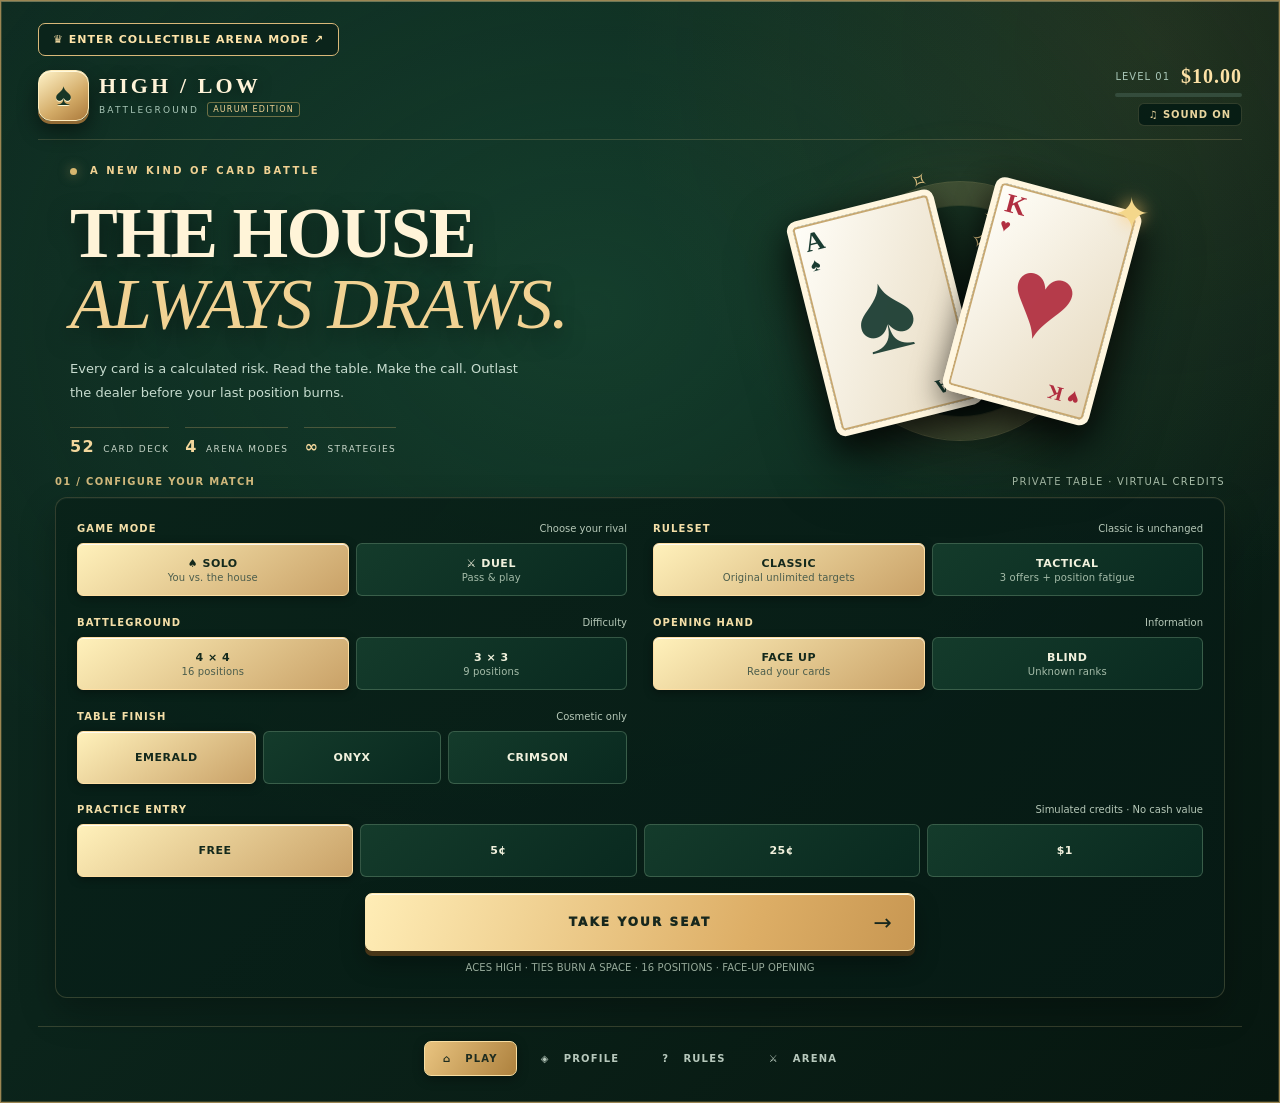
==== commit ec67f233: "feat(navigation): add Arena entry link without altering V8 Classic rules" ====
--- a/index.html
+++ b/index.html
@@ -1,6 +1,7 @@
 <!doctype html>
 <html lang="en"><head><meta charset="utf-8"><meta name="viewport" content="width=device-width,initial-scale=1,viewport-fit=cover"><meta name="theme-color" content="#091a14"><title>HIGH / LOW: BATTLEGROUND — AURUM ELITE V8</title></head><body style="margin:0;background:#071711">
 <div id="hlv5" class="aurum">
+<a href="arena/index.html" class="arena-v8-link" style="display:inline-flex;align-items:center;gap:7px;margin:0 0 15px;padding:9px 14px;border-radius:7px;border:1px solid #d9b879;background:#0b241b;color:#ffe4a9;font:bold 11px system-ui,sans-serif;letter-spacing:1px;text-decoration:none">♛ ENTER COLLECTIBLE ARENA MODE ↗</a>
 <style>
 #hlv5{--gold:#f1d494;--felt:#20573e;--deep:#0a241a;--panel:#091e17;--text:#f4ecd9;--sub:#afc8b8;color:var(--text);background:radial-gradient(ellipse at 50% 30%,#285c42 0%,#133b2a 52%,#061811 100%);border:1px solid #9b8653;border-radius:16px;min-height:620px;overflow:hidden;padding:15px;font:14px system-ui,-apple-system,Segoe UI,sans-serif;position:relative}
 #hlv5[data-theme="noir"]{--felt:#2f393b;--deep:#171d21;--panel:#12181d;--gold:#e5ddd0;--sub:#b9bec7;background:radial-gradient(ellipse at 50% 25%,#35434a,#101c23 65%,#070d13)}
@@ -373,6 +374,41 @@
 #hlv5.aurum .slot.chosen .card3d{box-shadow:0 3px 0 #c1aa7f,0 6px 20px #e7d087aa}
 @media(max-width:450px){#hlv5.aurum .premium-back-frame{inset:5px}#hlv5.aurum .premium-back-pattern{inset:3px}#hlv5.aurum .premium-card-svg{border-radius:4px}}
 
+
+/* V8 ELITE: responsive, tactile arena and optional Tactical target windows. */
+#hlv5.aurum .command-side{align-self:start;gap:11px}
+#hlv5.aurum .decision-zone{margin-top:2px;border-top:1px solid #dfc38b36;padding-top:12px}
+#hlv5.aurum .selected-panel{min-height:77px;background:linear-gradient(145deg,#173a2c,#071e17);box-shadow:inset 0 1px 0 #f9e7b316}
+#hlv5.aurum .slot{transition:transform .2s cubic-bezier(.22,.9,.26,1),filter .2s}
+#hlv5.aurum .slot.chosen{transform:translateY(-9px) rotateX(4deg);filter:drop-shadow(0 15px 11px #0009)}
+#hlv5.aurum .slot:not(:disabled):hover{transform:translateY(-5px) rotateZ(-.6deg)}
+#hlv5.aurum .slot:focus-visible{outline:3px solid #f2d49a;outline-offset:4px}
+#hlv5.aurum .v8-tactical-hud{display:flex;flex-wrap:wrap;align-items:center;gap:8px 14px;border:1px solid #e4bb7955;background:linear-gradient(120deg,#162e22,#081d17);padding:9px 12px;color:#bfcabb;font-size:10px;letter-spacing:.4px;margin:0 0 9px;border-radius:9px}
+#hlv5.aurum .v8-tactical-hud b{color:#f8d88f}
+#hlv5.aurum .v8-chip{display:inline-flex;background:#d8b46b22;color:#f7d890;border:1px solid #e6c98573;padding:4px 8px;border-radius:5px;font-weight:900;letter-spacing:1px;font-size:9px}
+#hlv5.aurum .v8-fatigue-note{opacity:.86}
+#hlv5.aurum .slot.v8-offered .card3d{box-shadow:0 0 0 2px #dfba73,0 0 17px #f4cd6080,0 8px 16px #0009}
+#hlv5.aurum .slot.v8-recovering:not(.dead){filter:grayscale(.5) brightness(.52)}
+#hlv5.aurum .slot.v8-unoffered:not(.dead){filter:saturate(.65) brightness(.55)}
+#hlv5.aurum .slot.v8-offered:before{content:'';position:absolute;inset:-4px;border:1px solid #f3d79166;border-radius:10px;box-shadow:0 0 7px #e9c0704c;pointer-events:none;z-index:1}
+#hlv5.aurum .v8-slot-label{position:absolute;z-index:9;bottom:4px;left:50%;transform:translateX(-50%);width:max-content;max-width:97%;padding:1px 4px;border-radius:3px;font:800 clamp(6px,.7vw,9px) system-ui,sans-serif;letter-spacing:.4px;color:#fde2a5;background:#071b15ec;border:1px solid #d6ae695a;pointer-events:none}
+#hlv5.aurum .v8-recovering .v8-slot-label{color:#b6c0ad}
+#hlv5.aurum .guess:not(:disabled):hover,#hlv5.aurum .quick-buttons button:not(:disabled):hover{filter:brightness(1.13);transform:translateY(-2px)}
+#hlv5.aurum .dealer-shoe .frontmost{animation:v8shoe 4s ease-in-out infinite alternate}
+@keyframes v8shoe{from{transform:translateY(0) rotate(-2deg)}to{transform:translateY(-3px) rotate(0deg)}}
+.v8-draw{position:fixed;z-index:9999999;perspective:950px;pointer-events:auto;cursor:pointer;transition:left .68s cubic-bezier(.22,.8,.12,1),top .68s cubic-bezier(.22,.8,.12,1),transform .68s cubic-bezier(.22,.8,.12,1);filter:drop-shadow(0 9px 16px #000c)}
+.v8-draw-core{position:absolute;inset:0;transform-style:preserve-3d;transition:transform .38s ease;transform:rotateY(180deg)}
+.v8-draw.face-up .v8-draw-core{transform:rotateY(0deg)}
+.v8-draw img,.v8-draw-back{position:absolute;inset:0;display:block;width:100%;height:100%;backface-visibility:hidden;-webkit-backface-visibility:hidden;border-radius:5px;border:2px solid #ffe9b6;object-fit:fill;background:#f7f4ee}
+.v8-draw-back{transform:rotateY(180deg);display:grid;place-items:center;background:repeating-linear-gradient(45deg,#102b37 0px,#102b37 7px,#315461 7px,#315461 14px);color:#edce90;font:45px Georgia,serif}
+@media(max-width:740px){#hlv5.aurum .v8-tactical-hud{margin:6px 0;font-size:9px;gap:5px 9px}#hlv5.aurum .v8-fatigue-note{display:none}#hlv5.aurum .command-side{margin-top:0}#hlv5.aurum .mobile-quick{position:relative}#hlv5.aurum .v8-slot-label{font-size:7px}}
+@media(max-width:380px){#hlv5.aurum .v8-slot-label{font-size:6px;padding:1px 2px}#hlv5.aurum .v8-tactical-hud{padding:7px 8px}}
+@media(prefers-reduced-motion:reduce){.v8-draw,.v8-draw-core{transition:none!important}#hlv5.aurum .dealer-shoe .frontmost{animation:none!important}}
+
+
+#hlv5.aurum .v8-mastery{max-width:560px;margin:15px auto 3px;border:1px solid #d9bb765f;background:linear-gradient(110deg,#1b3a2ae8,#0b241a);border-radius:10px;padding:13px;text-align:center;box-shadow:inset 0 1px 0 #f5e1b424}
+#hlv5.aurum .v8-mastery b{color:#f5d58a;display:block;font:700 clamp(18px,4vw,27px) Georgia,serif;letter-spacing:1px}
+#hlv5.aurum .v8-mastery span{font-size:10px;letter-spacing:.7px;color:#b6cbbb;display:block;margin-top:4px}
 </style>
 <header class="top"><div class="brand"><div class="mark"><span>♠</span></div><div><strong>HIGH / LOW</strong><small>BATTLEGROUND <span class="brand-edition">AURUM EDITION</span></small></div></div><div style="text-align:right"><div class="rank"><span id="h5-level">LEVEL 01</span><b id="h5-wallet">$10.00</b></div><div class="xpbar"><span id="h5-progress" style="width:0%"></span></div><button class="soundbtn" id="h5-sound" aria-pressed="true">♫ SOUND ON</button></div></header>
 <div id="h5-content"></div>
@@ -505,7 +541,7 @@
  flyer.style.left=(from.left+from.width/2-w/2)+'px';flyer.style.top=(from.top+from.height/2-h/2)+'px';
  flyer.style.transform='rotate(-12deg) scale(.82)';document.body.appendChild(flyer);
  let done=false;const finish=()=>{if(done)return;done=true;flyer.remove();after()};
- flyer.onclick=finish;
+ flyer.title='Tap to skip reveal';flyer.onclick=finish;
  requestAnimationFrame(()=>requestAnimationFrame(()=>{
   flyer.style.left=(to.left+to.width/2-w/2)+'px';flyer.style.top=(to.top+to.height/2-h/2)+'px';
   flyer.style.transform='rotate(0deg) scale(1)';
@@ -539,7 +575,13 @@
 function statsHTML(){return `<div class="hero"><div class="kick">PLAYER PROFILE · LVL ${level()}</div><h2>THE ARCHIVE.</h2><p>Offline progression and performance statistics, saved on this device.</p></div><section class="pane"><div class="statslist"><div><b>${profile.games}</b><small>Solo games</small></div><div><b>${profile.best}</b><small>Best cards played</small></div><div><b>${profile.clears}</b><small>Perfect clears</small></div><div><b>${profile.draws?Math.round(profile.hits*100/profile.draws):0}%</b><small>Prediction accuracy</small></div><div><b>${profile.duelWins}</b><small>Player 1 duel wins</small></div><div><b>${profile.streak}</b><small>Solo clear streak</small></div></div><div class="lab">EXPERIENCE <span>${profile.xp} XP · Level ${level()}</span></div><div class="xpbar" style="height:10px"><span style="width:${xpProgress()}%"></span></div><div class="notice">Earn XP for completed solo rounds. Perfect clears and preserved positions grant bonuses. Progression has no effect on the cards or probability.</div><button class="cta" data-nav="setup">BACK TO GAME</button></section>`}
 function guideHTML(){return `<div class="hero"><div class="kick">THE DEALER'S HANDBOOK</div><h2>KNOW THE RULES.</h2></div><section class="pane" style="line-height:1.75"><p><b style="color:var(--gold)">1. Choose a position.</b> Play on a 3×3 or 4×4 battleground.</p><p><b style="color:var(--gold)">2. Predict.</b> Guess whether the next dealer draw ranks above or below the selected card. Aces are high.</p><p><b style="color:var(--gold)">3. Survive.</b> Correct guesses replace that card. Incorrect guesses and ties burn the position permanently.</p><p><b style="color:var(--gold)">4. Win.</b> A round ends when every position burns or you empty the dealer's shoe. Score equals the number of dealer cards played.</p><p><b style="color:var(--gold)">5. Compete.</b> Local duel gives both players the exact same initial cards and draw order; the higher score wins. A tie triggers sudden death.</p><div class="notice">Odds are calculated from cards actually revealed. Each card begins in only one place in the 52-card deck.</div><button class="cta" data-nav="setup">READY TO PLAY →</button></section>`}
 function networkHTML(){return `<div class="hero"><div class="kick">COMPETITIVE MULTIPLAYER</div><h2>ONLINE ARENA.</h2></div><section class="pane network"><div class="notice"><b>Not connected in this chat.</b> Online matches require a live authoritative game service. This in-chat edition never simulates a network opponent or invents match results.</div><p style="line-height:1.6;color:#c8ddcb;font-size:12px">The production architecture uses authenticated clients, server-generated shared decks, move validation, private rooms, matchmaking, disconnect handling, and protected scores. Until the live backend is deployed, you can practice using LOCAL DUEL on the same device.</p><button class="cta" id="h5-local">PLAY LOCAL DUEL →</button></section>`}
-function summarize(){const clear=game.shoe.length===0,percent=Math.round(numPlayed()/(52-cfg.grid*cfg.grid)*100);return `<div class="summary-stage"><div class="result-banner ${clear?'winner':'survivor'}"><div class="result-crest">${clear?'♛':'♠'}</div><div class="kick">${clear?'LEGENDARY CLEAR':'RUN COMPLETE'} · ROUND ${round}</div><h2>${clear?'HOUSE DEFEATED.':'THE TABLE CLAIMS ALL.'}</h2><p>${clear?'Every dealer card survived. The arena is yours.':'Your final position is gone, but your score lives on.'}</p></div><section class="result"><div class="stats result-stats"><div class="stat"><b>${numPlayed()}</b><span>CARDS SURVIVED</span></div><div class="stat"><b>${game.hits}</b><span>CORRECT CALLS</span></div><div class="stat"><b>${game.burns}</b><span>BURNED</span></div></div><p class="reward-line">${cfg.mode==='solo'?`<span>${multiplier().toFixed(2)}× PRACTICE MULTIPLIER</span>${cfg.stake?`<strong>${money(Math.round(cfg.stake*multiplier()))} virtual reward</strong>`:'<strong>FREE RUN</strong>'}<br><span class="xp-reward">+${game.earnedXP||0} XP EARNED</span>`:`<span>PLAYER ${player1===null?'01':'02'} · ${numPlayed()} POINTS</span>`}</p><div class="result-actions"><button class="cta" id="${cfg.mode==='solo'?'h5-again':'h5-next'}">${cfg.mode==='solo'?'PLAY ANOTHER RUN →':player1===null?'PASS TO PLAYER 2 →':'COMPARE SCORES →'}</button><button class="small" id="h5-exit">CHANGE SETTINGS</button></div><div class="replay"><div class="kick">⟲ INSTANT REPLAY · ${replayStep}/${numPlayed()}</div><div class="replaygrid" style="--grid:${cfg.grid}">${replayBoard()}</div><div class="tiny" id="h5-replay-caption">${replayCaption()}</div><input id="h5-replay-range" type="range" min="0" max="${numPlayed()}" value="${replayStep}" aria-label="Replay move"><div class="rowbuttons"><button data-replay="prev">← PREVIOUS</button><button data-replay="next">NEXT →</button></div></div><details class="history-details"><summary>SHOW ALL ${numPlayed()} MOVES</summary><div class="history">${game.moves.map((m,i)=>`<div><span class="history-number">${String(i+1).padStart(2,'0')}</span> ${short(m.ref)} <span>→ ${m.guess} →</span> ${short(m.draw)} <b class="${m.ok?'statuslive':'statusburn'}">${m.ok?'✓ SURVIVED':'✕ BURNED'}</b></div>`).join('')}</div></details></section></div>`}
+function masteryRating(){
+ const n=cfg.grid*cfg.grid,p=numPlayed()/(52-n),preserved=alive()/n,accuracy=numPlayed()?game.hits/numPlayed():0;
+ const points=Math.round(100*(.5*p+.3*preserved+.2*accuracy));
+ const tier=points>=92?'DIAMOND':points>=85?'PLATINUM':points>=75?'GOLD':points>=60?'SILVER':'BRONZE';
+ return {points,tier};
+}
+function summarize(){const clear=game.shoe.length===0,percent=Math.round(numPlayed()/(52-cfg.grid*cfg.grid)*100);return `<div class="summary-stage"><div class="result-banner ${clear?'winner':'survivor'}"><div class="result-crest">${clear?'♛':'♠'}</div><div class="kick">${clear?'LEGENDARY CLEAR':'RUN COMPLETE'} · ROUND ${round}</div><h2>${clear?'HOUSE DEFEATED.':'THE TABLE CLAIMS ALL.'}</h2><p>${clear?'Every dealer card survived. The arena is yours.':'Your final position is gone, but your score lives on.'}</p></div><section class="result"><div class="stats result-stats"><div class="stat"><b>${numPlayed()}</b><span>CARDS SURVIVED</span></div><div class="stat"><b>${game.hits}</b><span>CORRECT CALLS</span></div><div class="stat"><b>${game.burns}</b><span>BURNED</span></div></div><div class="v8-mastery"><b>♛ ${masteryRating().tier} MASTERY</b><span>${masteryRating().points}/100 · ${(100*alive()/(cfg.grid*cfg.grid)).toFixed(0)}% board preserved · ${cfg.ruleset.toUpperCase()} RULESET</span></div><p class="reward-line">${cfg.mode==='solo'?`<span>${multiplier().toFixed(2)}× PRACTICE MULTIPLIER</span>${cfg.stake?`<strong>${money(Math.round(cfg.stake*multiplier()))} virtual reward</strong>`:'<strong>FREE RUN</strong>'}<br><span class="xp-reward">+${game.earnedXP||0} XP EARNED</span>`:`<span>PLAYER ${player1===null?'01':'02'} · ${numPlayed()} POINTS</span>`}</p><div class="result-actions"><button class="cta" id="${cfg.mode==='solo'?'h5-again':'h5-next'}">${cfg.mode==='solo'?'PLAY ANOTHER RUN →':player1===null?'PASS TO PLAYER 2 →':'COMPARE SCORES →'}</button><button class="small" id="h5-exit">CHANGE SETTINGS</button></div><div class="replay"><div class="kick">⟲ INSTANT REPLAY · ${replayStep}/${numPlayed()}</div><div class="replaygrid" style="--grid:${cfg.grid}">${replayBoard()}</div><div class="tiny" id="h5-replay-caption">${replayCaption()}</div><input id="h5-replay-range" type="range" min="0" max="${numPlayed()}" value="${replayStep}" aria-label="Replay move"><div class="rowbuttons"><button data-replay="prev">← PREVIOUS</button><button data-replay="next">NEXT →</button></div></div><details class="history-details"><summary>SHOW ALL ${numPlayed()} MOVES</summary><div class="history">${game.moves.map((m,i)=>`<div><span class="history-number">${String(i+1).padStart(2,'0')}</span> ${short(m.ref)} <span>→ ${m.guess} →</span> ${short(m.draw)} <b class="${m.ok?'statuslive':'statusburn'}">${m.ok?'✓ SURVIVED':'✕ BURNED'}</b></div>`).join('')}</div></details></section></div>`}
 
 function replayBoard(){let snap=game.steps[Math.min(replayStep,game.steps.length-1)]||[];return snap.map(c=>{if(!c.alive)return '<div class="minicard burned">✕</div>';if(!c.visible)return '<div class="minicard muted">♠</div>';return `<div class="minicard ${isRed(c.card)?'red':''}">${short(c.card)}</div>`}).join('')}
 function replayCaption(){if(replayStep===0)return 'Initial battleground · before any draw';const m=game.moves[replayStep-1];return `Move ${replayStep}: ${short(m.ref)} · ${m.guess} · ${short(m.draw)} · ${m.ok?'Correct':'Burned'}`}
@@ -552,7 +594,32 @@
 function startSecondPlayer(){if(page!=='handoff')return;game=newGame(shared);game.steps.push(snapshot());selection=-1;locked=false;deal=true;page='play';paint()}
 function handoffHTML(){return `<div class="hero handoff-hero"><div class="kick">LOCAL DUEL · ROUND ${round}</div><div class="handoff-icon">⇆</div><h2>PASS THE<br>DEVICE.</h2><p>Player 01's round is complete. The table resets to the exact same shuffle for Player 02.</p></div><section class="pane handoff-pane"><div class="notice">PRIVATE HANDOFF · Previous choices and replay are concealed until both players finish.</div><button class="cta" id="h5-ready">PLAYER 02 · I'M READY →</button></section>`}
 
-function sound(type){if(!audioEnabled)return;try{if(!globalThis.AudioContext&&!globalThis.webkitAudioContext)return;const ctx=new (globalThis.AudioContext||globalThis.webkitAudioContext)(),osc=ctx.createOscillator(),gain=ctx.createGain();osc.type=type==='burn'?'triangle':'sine';osc.frequency.value=type==='burn'?165:type==='win'?740:type==='deal'?350:type==='select'?475:620;gain.gain.value=.018;gain.gain.exponentialRampToValueAtTime(.0001,ctx.currentTime+.11);osc.connect(gain).connect(ctx.destination);osc.start();osc.stop(ctx.currentTime+.12);osc.onended=()=>ctx.close()}catch(e){}}
+let v8AudioContext=null;
+function sound(type){
+ if(!audioEnabled)return;
+ try{
+  const AC=globalThis.AudioContext||globalThis.webkitAudioContext;if(!AC)return;
+  if(!v8AudioContext)v8AudioContext=new AC();
+  const ctx=v8AudioContext;if(ctx.state==='suspended')ctx.resume().catch(()=>{});
+  const t=ctx.currentTime,duration=type==='deal'?.16:type==='burn'?.18:.075;
+  const count=Math.max(1,Math.ceil(ctx.sampleRate*duration)),noise=ctx.createBuffer(1,count,ctx.sampleRate),data=noise.getChannelData(0);
+  for(let i=0;i<count;i++){const envelope=Math.pow(1-i/count,1.7);data[i]=(Math.random()*2-1)*envelope;}
+  const src=ctx.createBufferSource();src.buffer=noise;
+  const lp=ctx.createBiquadFilter();lp.type='lowpass';lp.frequency.value=type==='burn'?900:type==='deal'?1700:2600;
+  const volume=ctx.createGain();volume.gain.setValueAtTime(.0001,t);
+  volume.gain.exponentialRampToValueAtTime(type==='deal'?.036:.024,t+.006);
+  volume.gain.exponentialRampToValueAtTime(.0001,t+duration);
+  src.connect(lp);lp.connect(volume);volume.connect(ctx.destination);src.start(t);src.stop(t+duration);
+  if(['hit','burn','win'].includes(type)){
+   const pitches=type==='win'?[440,660,880]:[type==='burn'?175:640];
+   pitches.forEach((f,i)=>{const o=ctx.createOscillator(),v=ctx.createGain(),at=t+i*.085;o.type=type==='burn'?'triangle':'sine';
+    o.frequency.setValueAtTime(f,at);o.frequency.exponentialRampToValueAtTime(f*(type==='burn'?.71:1.05),at+.1);
+    v.gain.setValueAtTime(.0001,at);v.gain.exponentialRampToValueAtTime(.018,at+.018);v.gain.exponentialRampToValueAtTime(.0001,at+.17);
+    o.connect(v);v.connect(ctx.destination);o.start(at);o.stop(at+.18);
+   });
+  }
+ }catch(e){}
+}
 function guess(direction){
  if(page!=='play'||locked||selection<0||!eligibleTarget(selection)||game.shoe.length===0)return;
  locked=true;
@@ -571,7 +638,7 @@
  const done=()=>{if(turn!==epoch||page!=='play')return;locked=false;sound(ok?'hit':'burn');paint();const revealed=el.querySelector(`[data-pos="${idx}"]`);if(revealed){revealed.classList.add('reveal');setTimeout(()=>revealed.classList.remove('reveal'),380)}};
  if(globalThis.matchMedia?.('(prefers-reduced-motion: reduce)').matches){done();return;}
  const slot=el.querySelector(`[data-pos="${idx}"]`);if(slot)slot.classList.add('turn');
- animateDealerDraw(draw,idx,done);
+ sound('deal');animateDealerDraw(draw,idx,done);
 }
 root.addEventListener('click',e=>{const b=e.target.closest('button');if(!b)return;if(locked&&b.id!=='h5-sound')return;if(b.dataset.setting){const k=b.dataset.setting,v=b.dataset.value;cfg[k]=k==='grid'||k==='stake'?Number(v):v==='true'?true:v==='false'?false:v;persist();paint();return}if(b.dataset.nav){if(page==='play')saveSession();++epoch;page=b.dataset.nav;locked=false;paint();return}if(b.dataset.pos!==undefined&&page==='play'&&!locked){const i=Number(b.dataset.pos);if(eligibleTarget(i)){selection=selection===i?-1:i;paint();if(selection>=0)sound('select')}return}if(b.dataset.guess){guess(b.dataset.guess);return}if(b.dataset.replay){replayStep=Math.max(0,Math.min(numPlayed(),replayStep+(b.dataset.replay==='next'?1:-1)));paint();return}switch(b.id){case'h5-start':begin();break;case'h5-again':begin();break;case'h5-next':nextDuel();break;case'h5-ready':startSecondPlayer();break;case'h5-rematch':nextDuel();break;case'h5-exit':if(page==='play')saveSession();++epoch;locked=false;page='setup';paint();break;case'h5-resume':resume();break;case'h5-sound':audioEnabled=!audioEnabled;persist();paint();break;case'h5-refill':wallet=1000;persist();paint();break;case'h5-local':cfg.mode='local';page='setup';paint();break;case'h5-odds':cfg.odds=true;persist();paint();break}});
 root.addEventListener('input',e=>{if(e.target.id==='h5-replay-range'&&page==='end'){replayStep=+e.target.value;const grid=el.querySelector('.replaygrid'),caption=el.querySelector('#h5-replay-caption');if(grid)grid.innerHTML=replayBoard();if(caption)caption.textContent=replayCaption();const kick=el.querySelector('.replay .kick');if(kick)kick.textContent=`⟲ INTERACTIVE REPLAY · ${replayStep}/${numPlayed()}`}});
